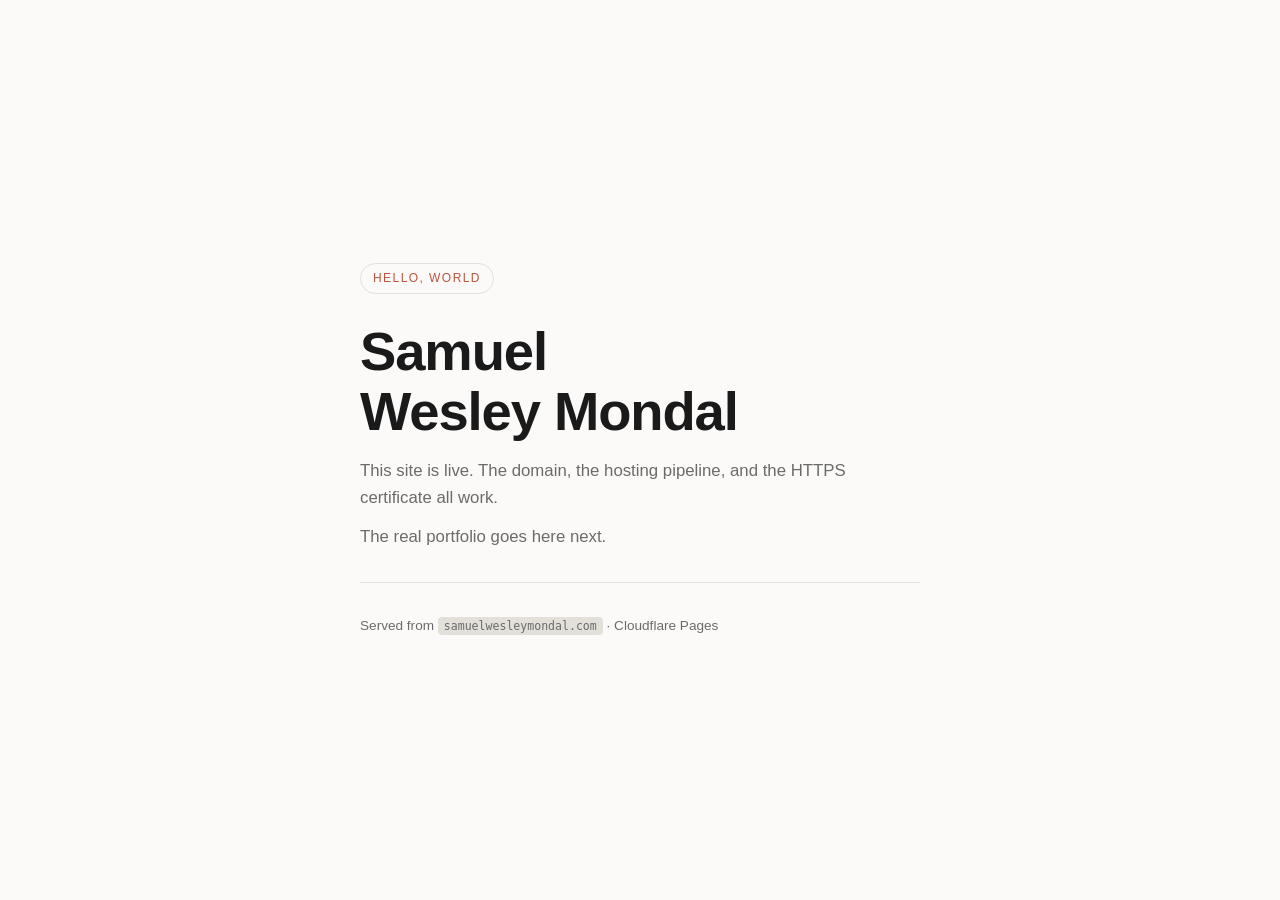
==== index.html @ 7883b8f4 "Create index.html" ====
<!DOCTYPE html>
<html lang="en">
<head>
<meta charset="utf-8">
<meta name="viewport" content="width=device-width, initial-scale=1">
<title>Samuel Wesley Mondal</title>
<style>
  :root {
    --bg: #fbfaf8;
    --fg: #1a1a1a;
    --muted: #6b6b6b;
    --accent: #b8563f;
    --line: #e3e0da;
  }
  @media (prefers-color-scheme: dark) {
    :root {
      --bg: #131313;
      --fg: #f0eeea;
      --muted: #9a958d;
      --accent: #e08a6e;
      --line: #2c2c2c;
    }
  }
  * { box-sizing: border-box; }
  body {
    margin: 0;
    background: var(--bg);
    color: var(--fg);
    font-family: ui-sans-serif, -apple-system, "Segoe UI", Inter, Helvetica, Arial, sans-serif;
    display: grid;
    place-items: center;
    min-height: 100vh;
    padding: 32px 20px;
    line-height: 1.6;
  }
  main { max-width: 560px; width: 100%; }
  .tag {
    display: inline-block;
    font-size: 12px;
    letter-spacing: .12em;
    text-transform: uppercase;
    color: var(--accent);
    border: 1px solid var(--line);
    border-radius: 999px;
    padding: 5px 12px;
    margin-bottom: 28px;
  }
  h1 {
    font-size: clamp(2.2rem, 7vw, 3.4rem);
    line-height: 1.1;
    margin: 0 0 16px;
    letter-spacing: -0.02em;
    font-weight: 600;
  }
  p { color: var(--muted); font-size: 1.05rem; margin: 0 0 12px; }
  hr { border: 0; border-top: 1px solid var(--line); margin: 32px 0; }
  footer { font-size: .85rem; color: var(--muted); }
  code {
    font-family: ui-monospace, SFMono-Regular, Menlo, monospace;
    font-size: .85em;
    background: var(--line);
    padding: 2px 6px;
    border-radius: 4px;
  }
</style>
</head>
<body>
<main>
  <span class="tag">Hello, world</span>
  <h1>Samuel Wesley&nbsp;Mondal</h1>
  <p>This site is live. The domain, the hosting pipeline, and the HTTPS certificate all work.</p>
  <p>The real portfolio goes here next.</p>
  <hr>
  <footer>
    Served from <code>samuelwesleymondal.com</code> &middot; Cloudflare Pages
  </footer>
</main>
</body>
</html>
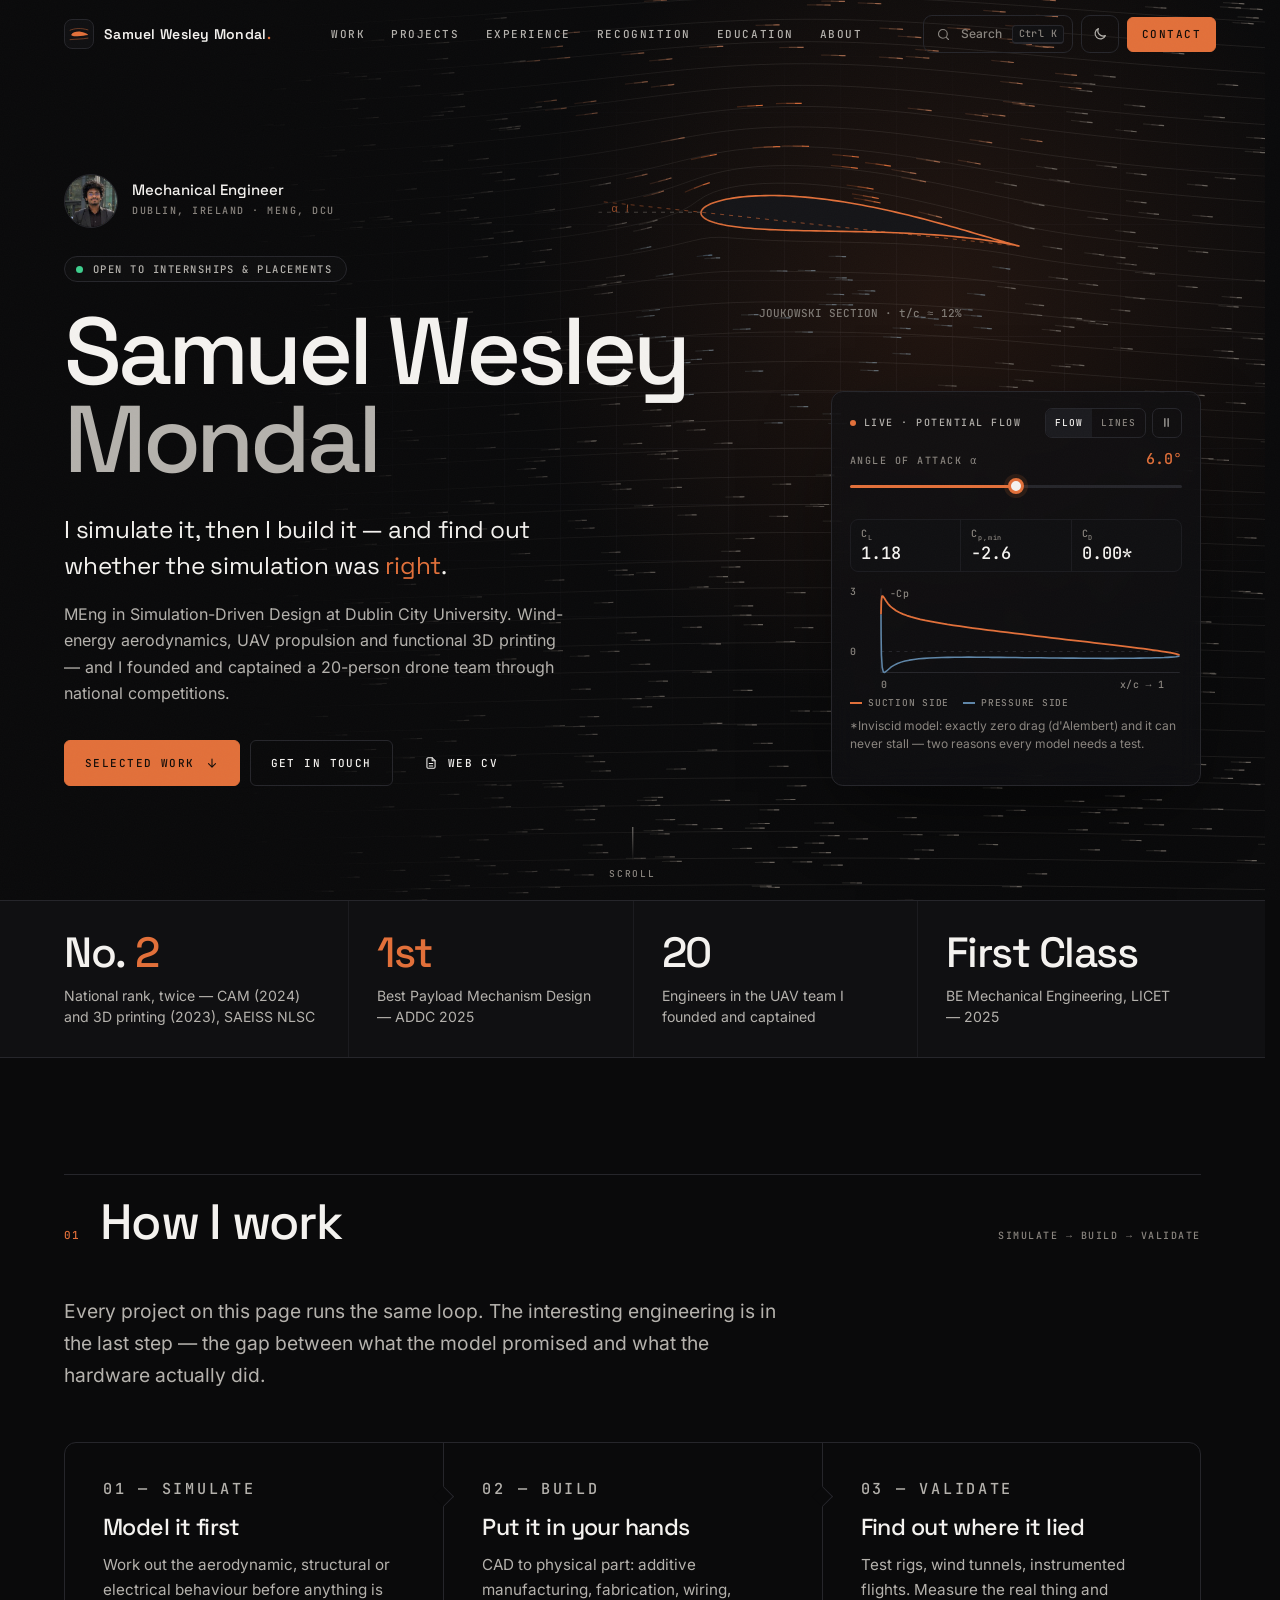
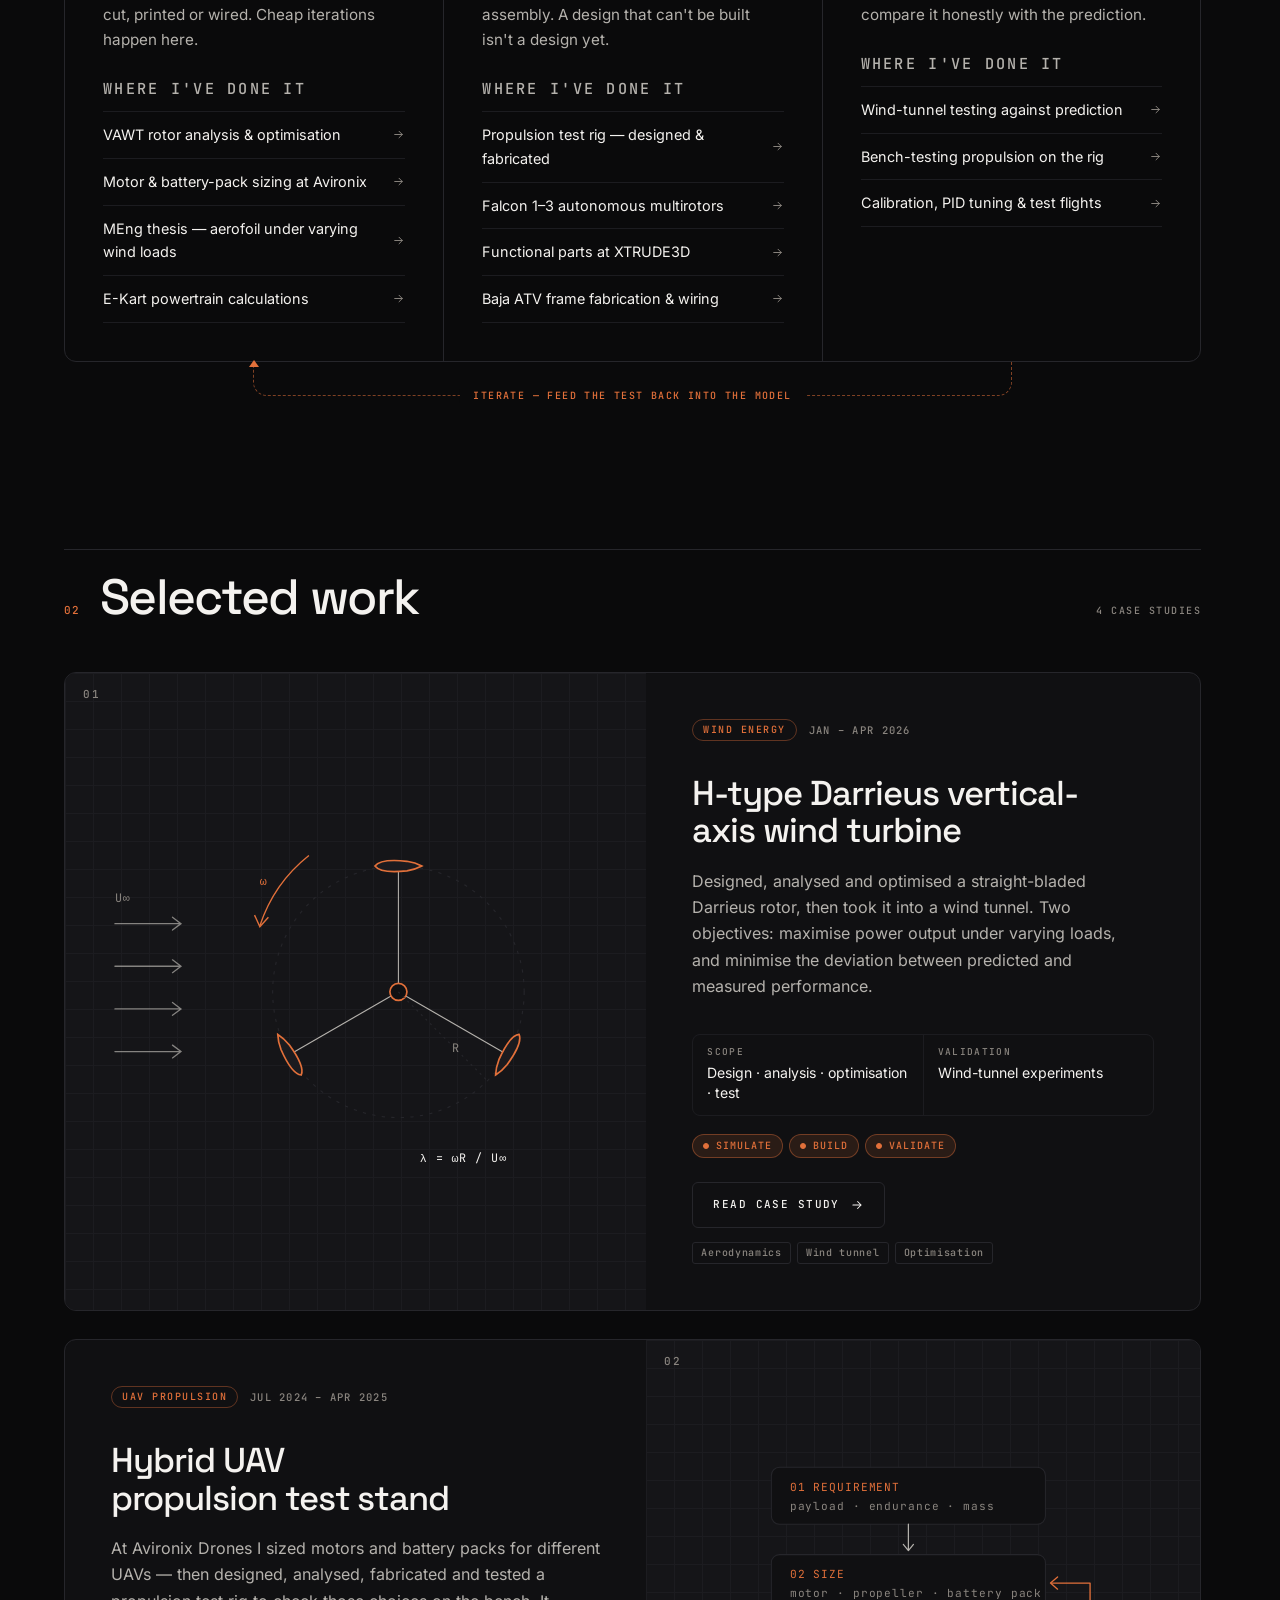
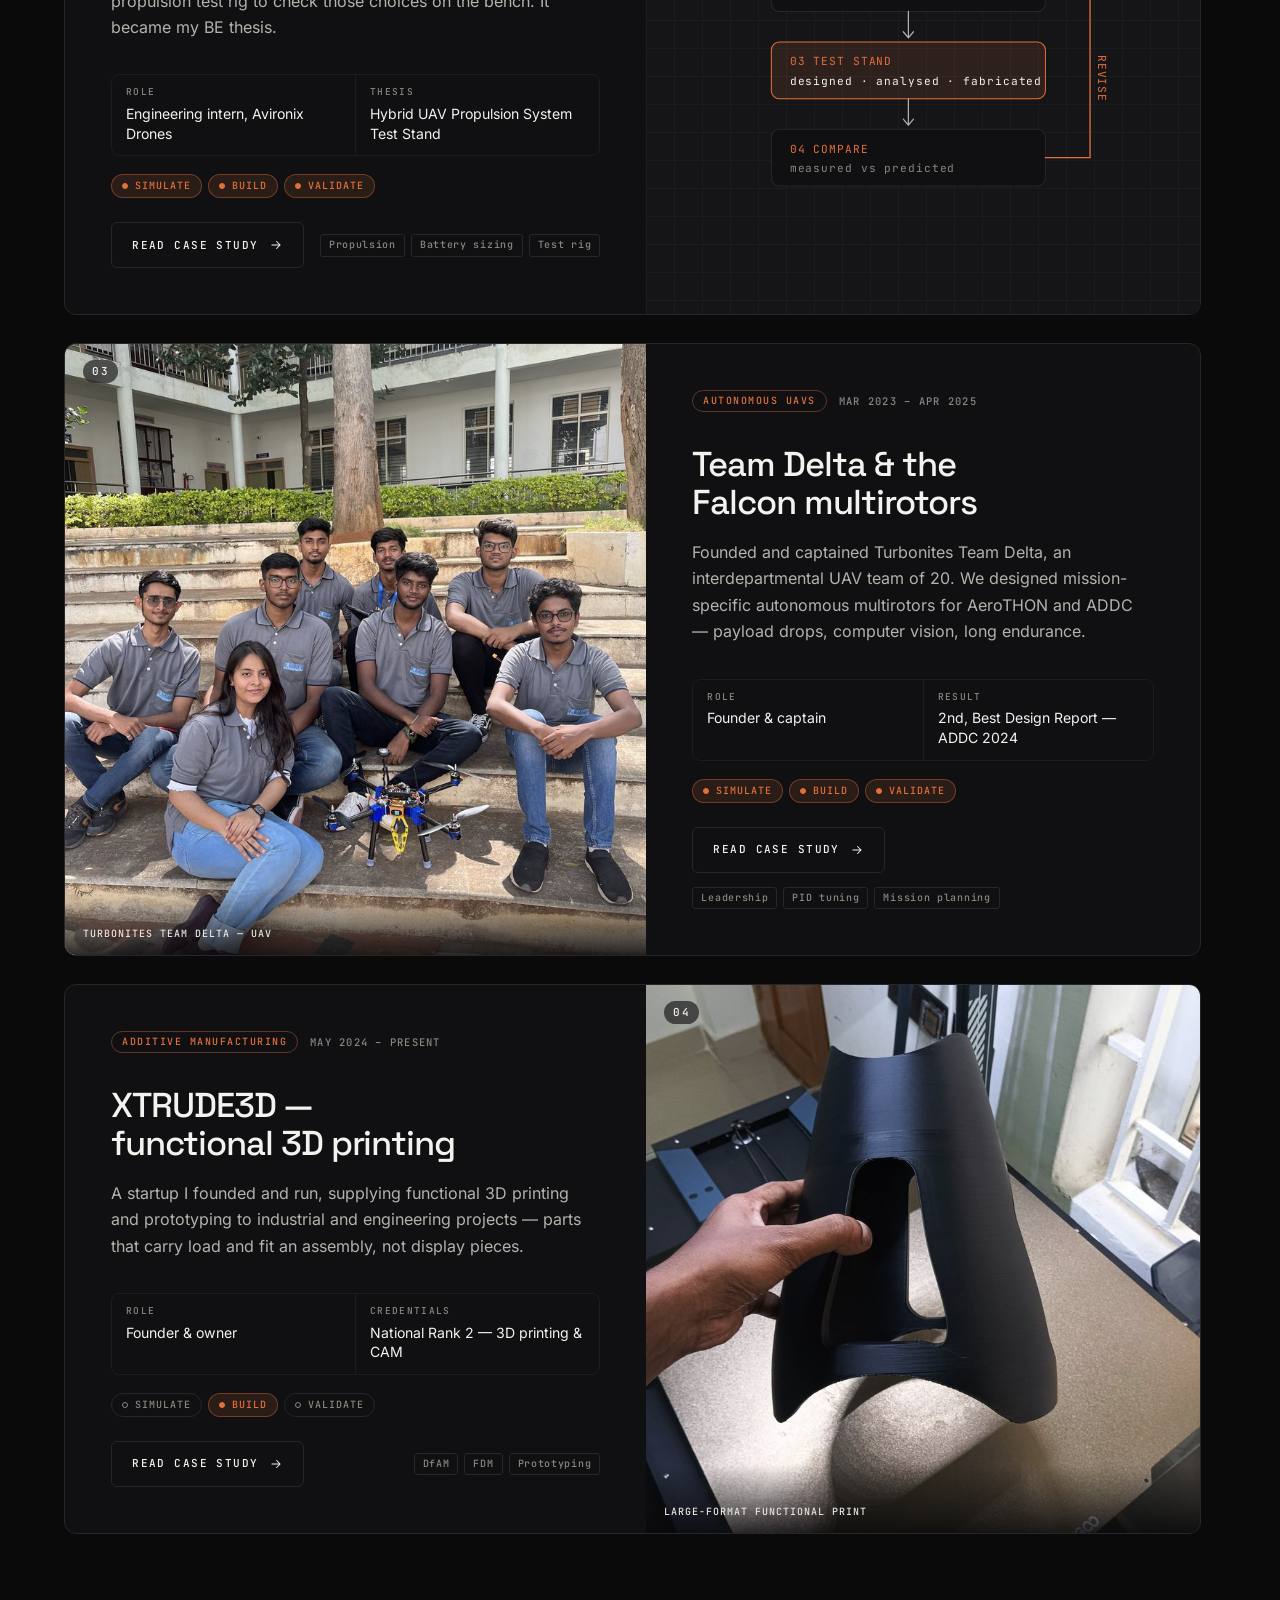
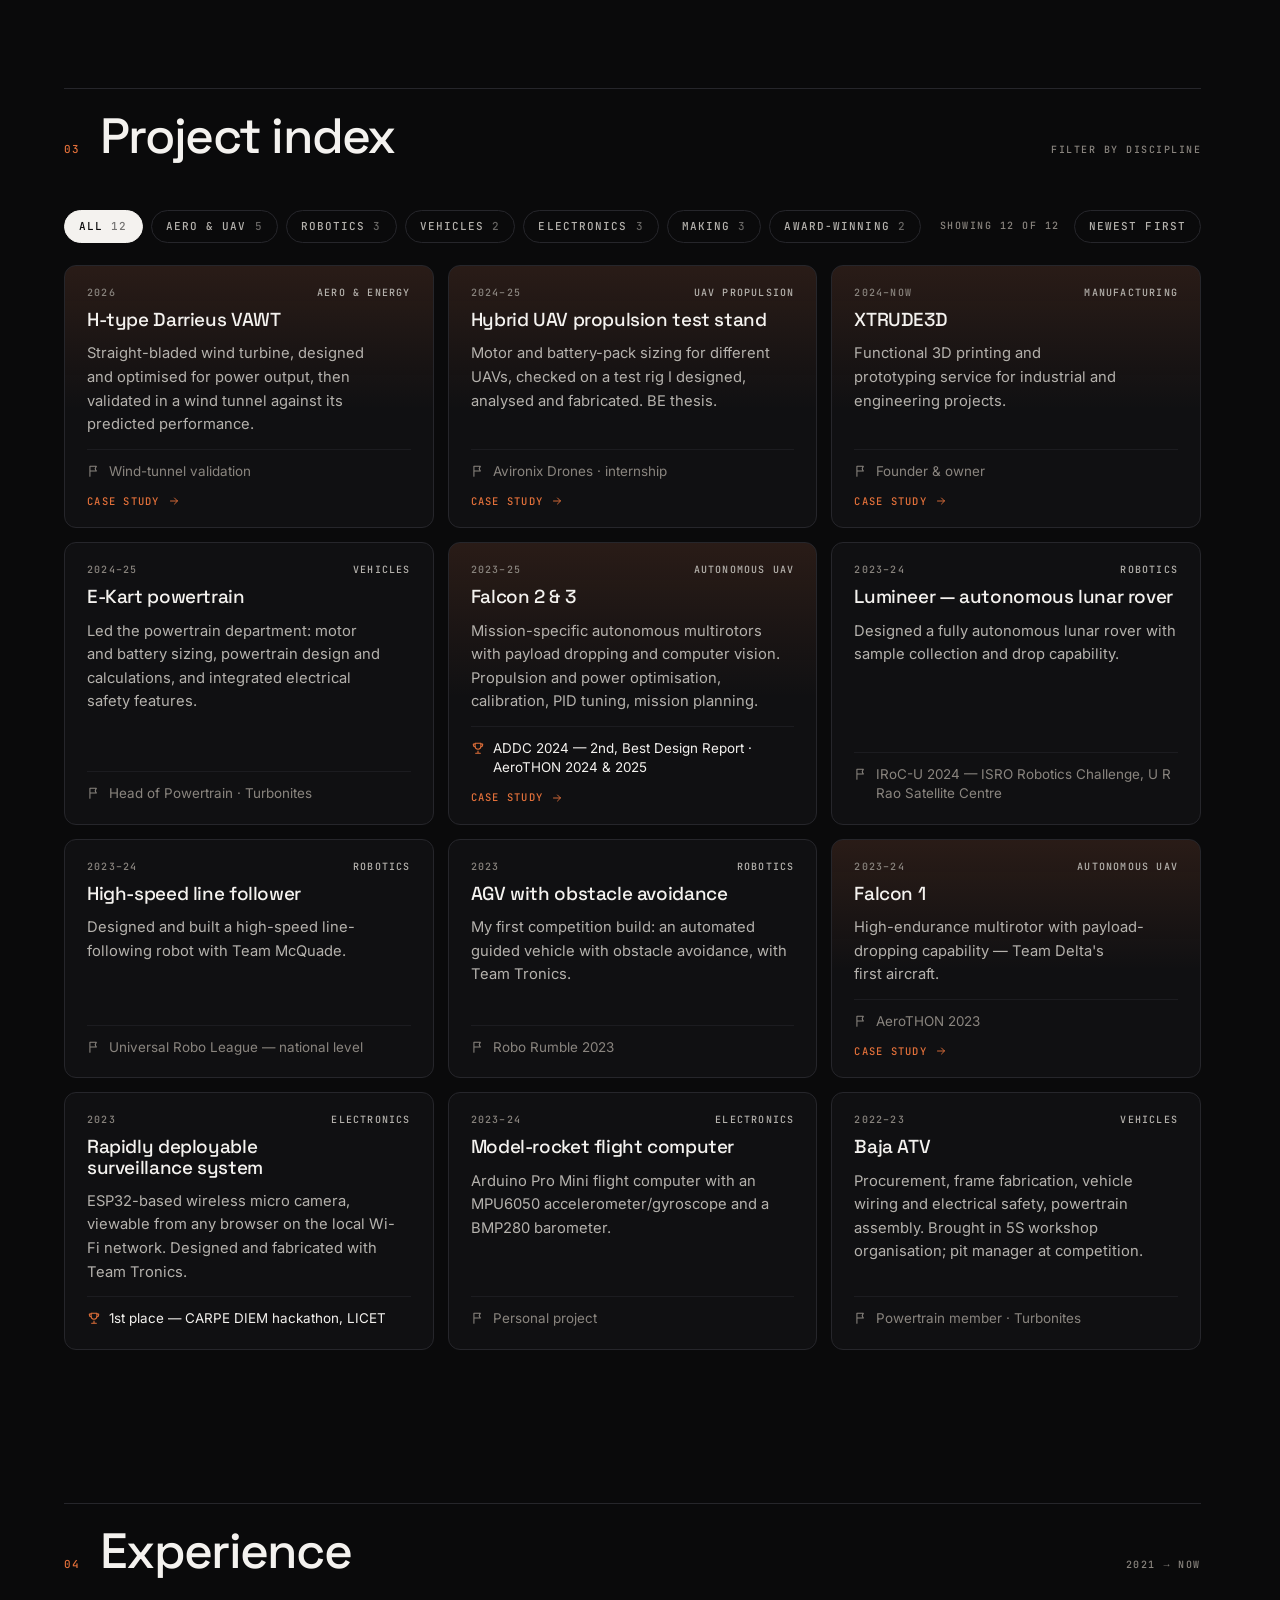
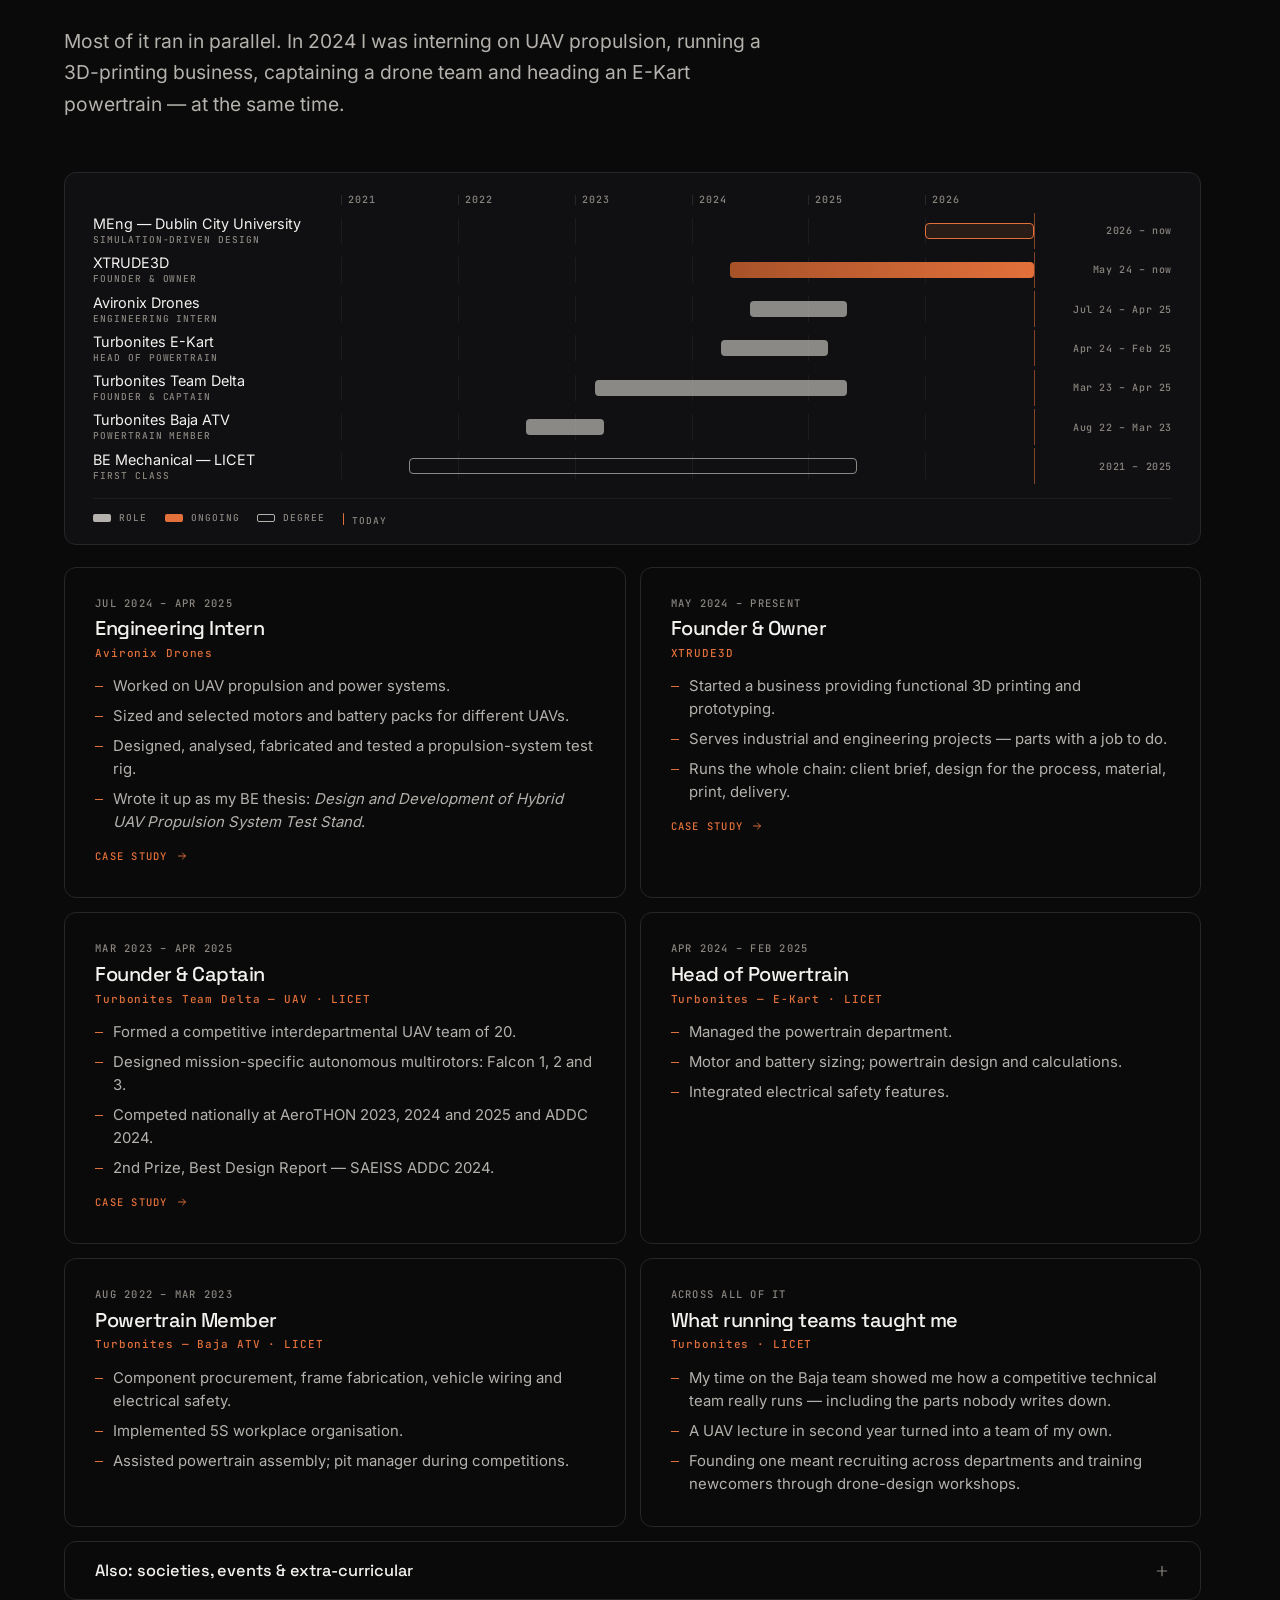
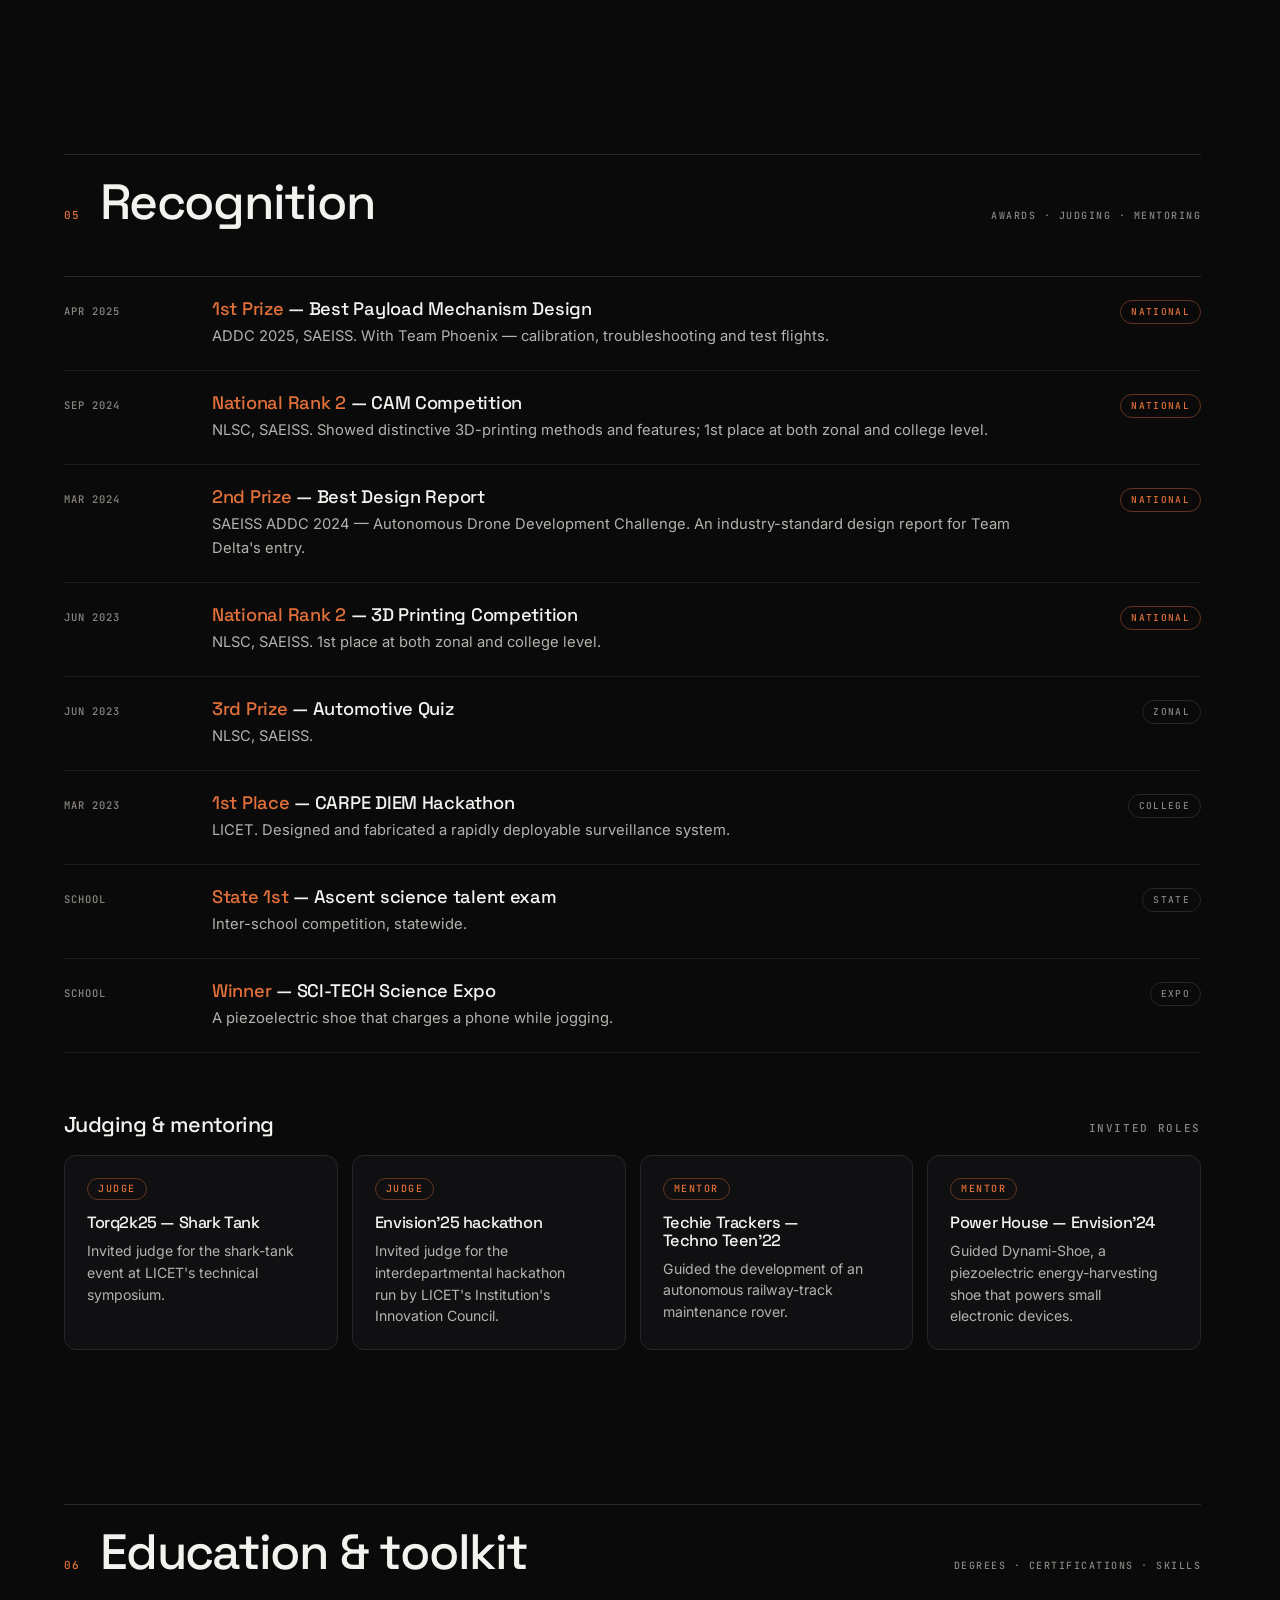
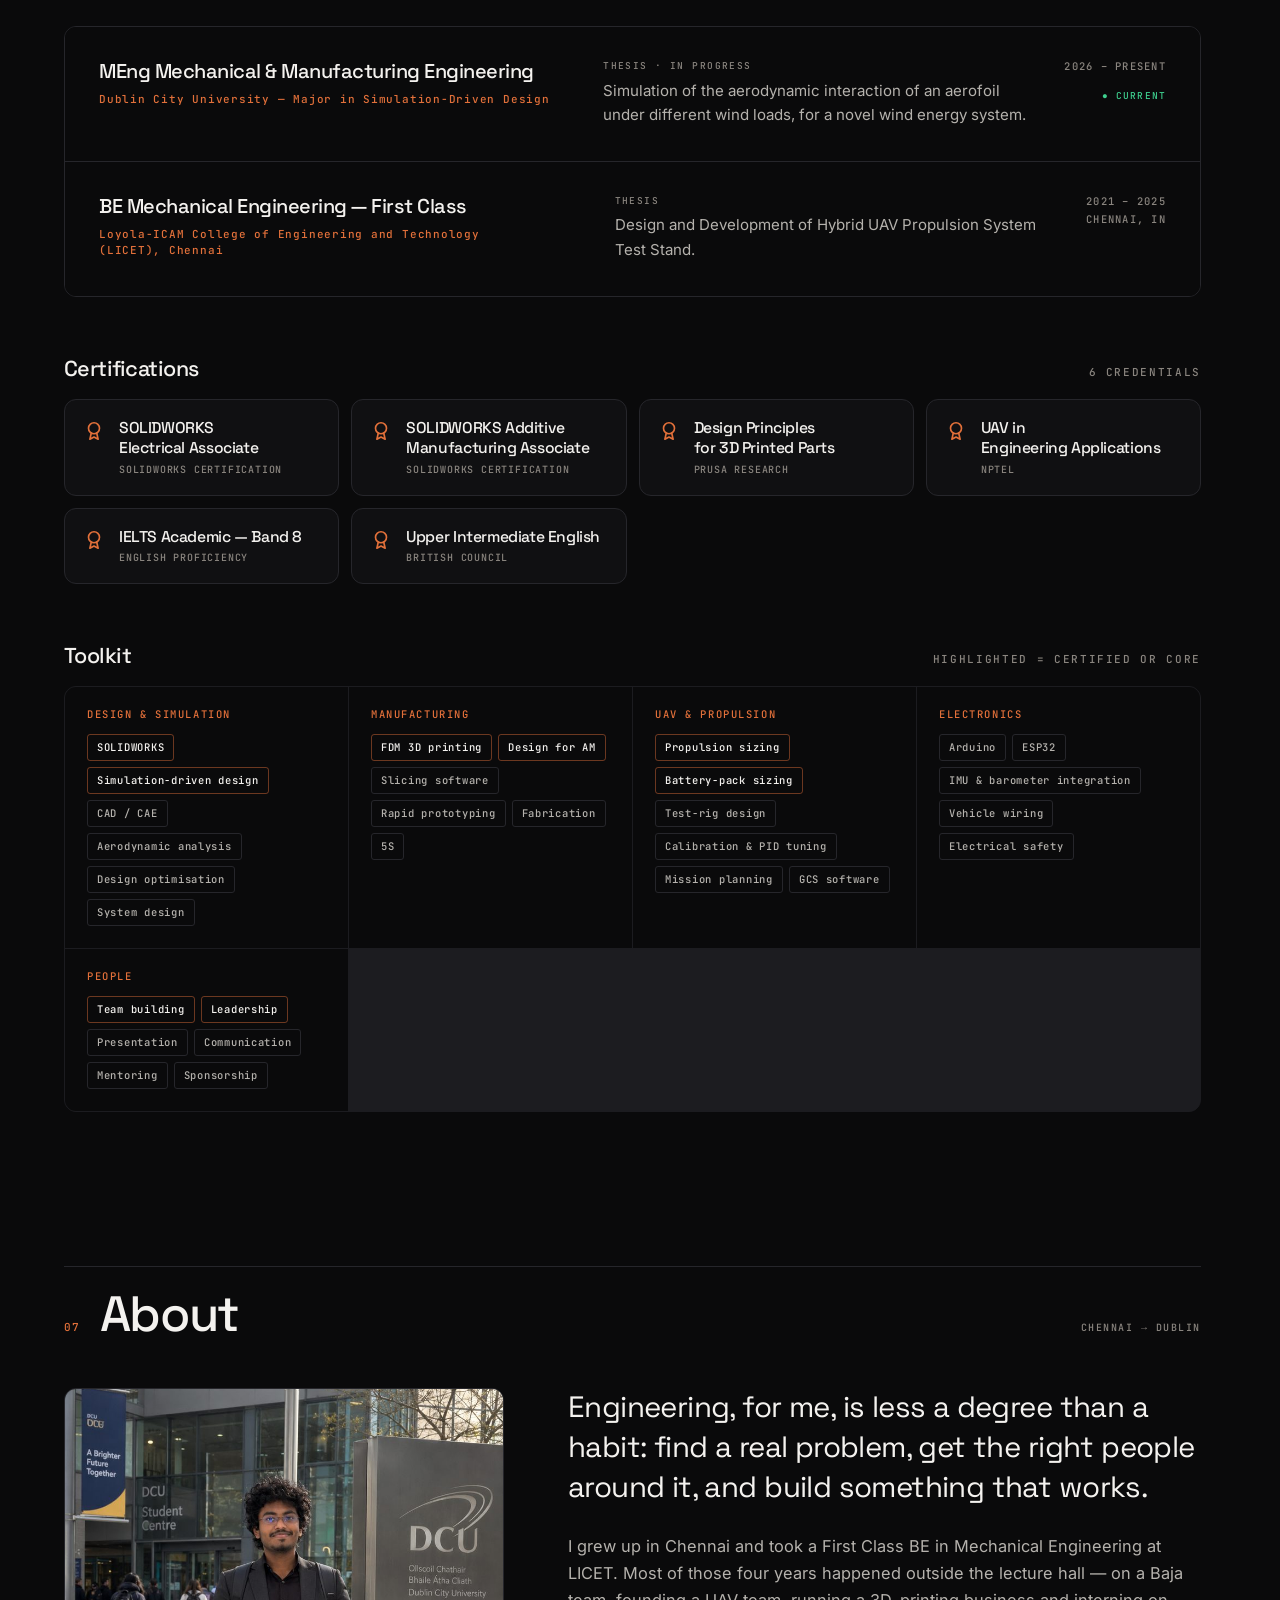
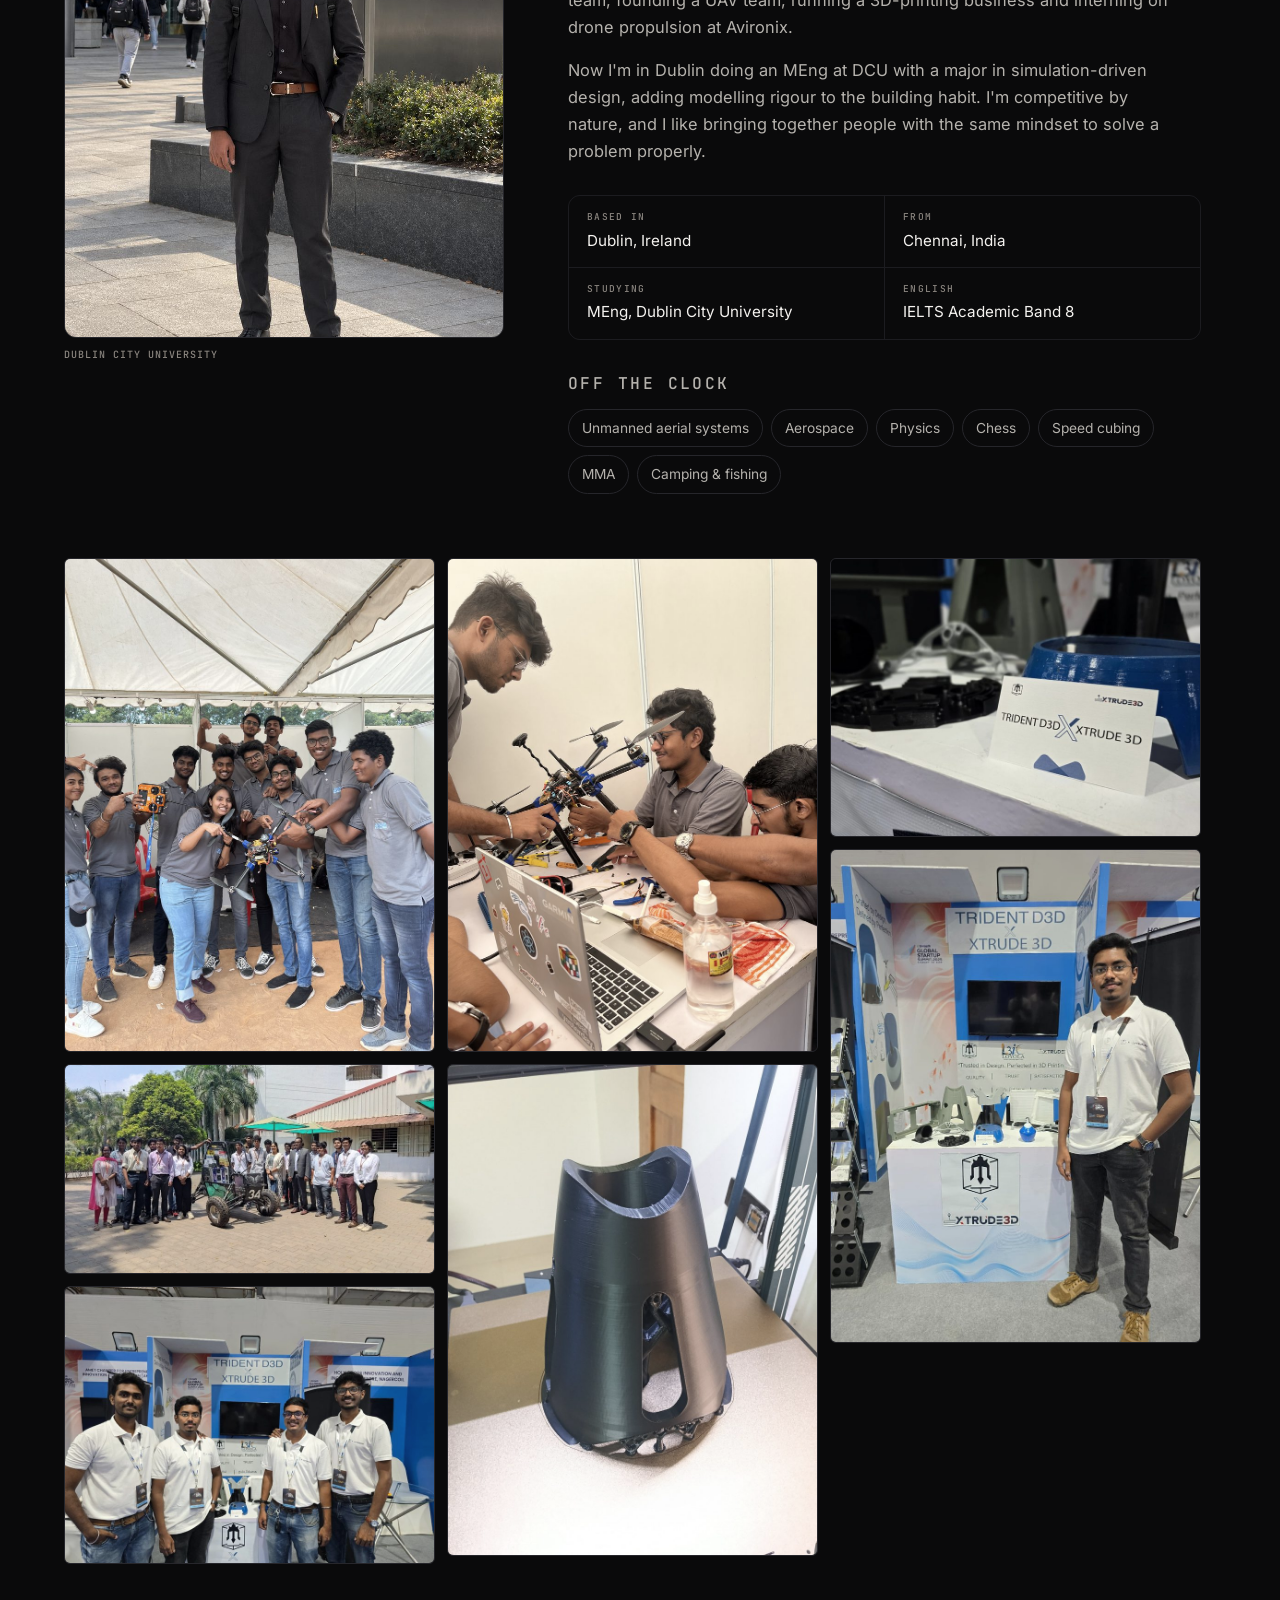
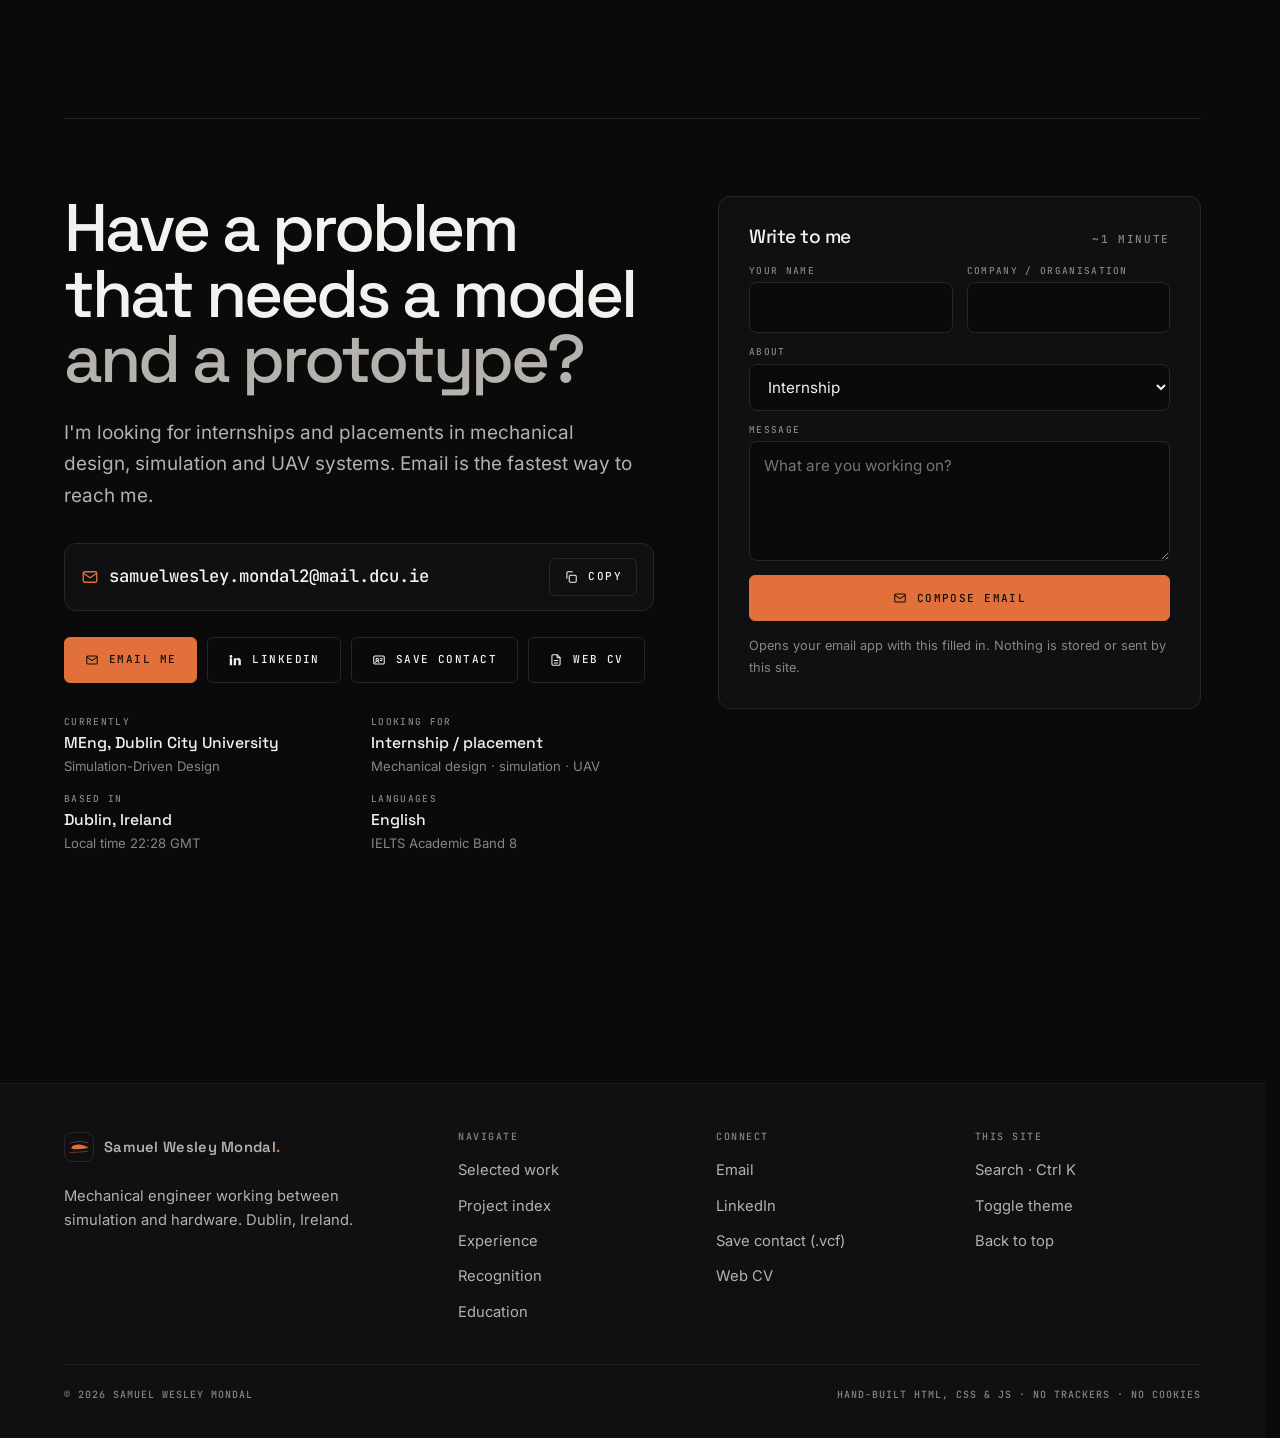
==== commit 769abbc5: "Rebuild site: case studies, live aerofoil simulation, web CV Replaces the placeholder page with the " ====
--- a/index.html
+++ b/index.html
@@ -1,79 +1,1151 @@
 <!DOCTYPE html>
-<html lang="en">
+<html lang="en-IE" data-theme="dark">
 <head>
 <meta charset="utf-8">
-<meta name="viewport" content="width=device-width, initial-scale=1">
-<title>Samuel Wesley Mondal</title>
-<style>
-  :root {
-    --bg: #fbfaf8;
-    --fg: #1a1a1a;
-    --muted: #6b6b6b;
-    --accent: #b8563f;
-    --line: #e3e0da;
-  }
-  @media (prefers-color-scheme: dark) {
-    :root {
-      --bg: #131313;
-      --fg: #f0eeea;
-      --muted: #9a958d;
-      --accent: #e08a6e;
-      --line: #2c2c2c;
-    }
-  }
-  * { box-sizing: border-box; }
-  body {
-    margin: 0;
-    background: var(--bg);
-    color: var(--fg);
-    font-family: ui-sans-serif, -apple-system, "Segoe UI", Inter, Helvetica, Arial, sans-serif;
-    display: grid;
-    place-items: center;
-    min-height: 100vh;
-    padding: 32px 20px;
-    line-height: 1.6;
-  }
-  main { max-width: 560px; width: 100%; }
-  .tag {
-    display: inline-block;
-    font-size: 12px;
-    letter-spacing: .12em;
-    text-transform: uppercase;
-    color: var(--accent);
-    border: 1px solid var(--line);
-    border-radius: 999px;
-    padding: 5px 12px;
-    margin-bottom: 28px;
-  }
-  h1 {
-    font-size: clamp(2.2rem, 7vw, 3.4rem);
-    line-height: 1.1;
-    margin: 0 0 16px;
-    letter-spacing: -0.02em;
-    font-weight: 600;
-  }
-  p { color: var(--muted); font-size: 1.05rem; margin: 0 0 12px; }
-  hr { border: 0; border-top: 1px solid var(--line); margin: 32px 0; }
-  footer { font-size: .85rem; color: var(--muted); }
-  code {
-    font-family: ui-monospace, SFMono-Regular, Menlo, monospace;
-    font-size: .85em;
-    background: var(--line);
-    padding: 2px 6px;
-    border-radius: 4px;
-  }
-</style>
+<meta name="viewport" content="width=device-width, initial-scale=1, viewport-fit=cover">
+<title>Samuel Wesley Mondal — Mechanical Engineer · Simulation-Driven Design</title>
+<meta name="description" content="Mechanical engineer in Dublin working between simulation and hardware: wind energy aerodynamics, UAV propulsion and functional 3D printing. MEng Simulation-Driven Design, DCU. Open to internships and placements.">
+<meta name="author" content="Samuel Wesley Mondal">
+<link rel="canonical" href="https://samuelwesleymondal.com/">
+<meta property="og:type" content="profile">
+<meta property="og:site_name" content="Samuel Wesley Mondal">
+<meta property="og:title" content="Samuel Wesley Mondal — Mechanical Engineer">
+<meta property="og:description" content="I simulate it, then I build it — and find out whether the simulation was right. Wind energy, UAV propulsion, functional 3D printing.">
+<meta property="og:url" content="https://samuelwesleymondal.com/">
+<meta property="og:image" content="https://samuelwesleymondal.com/og.jpg">
+<meta property="og:image:width" content="1200">
+<meta property="og:image:height" content="630">
+<meta property="og:image:alt" content="Samuel Wesley Mondal — streamlines flowing around an aerofoil">
+<meta property="profile:first_name" content="Samuel Wesley">
+<meta property="profile:last_name" content="Mondal">
+<meta name="twitter:card" content="summary_large_image">
+<meta name="theme-color" content="#0a0a0b">
+<link rel="icon" href="favicon.svg" type="image/svg+xml">
+<link rel="apple-touch-icon" href="apple-touch-icon.png">
+<link rel="manifest" href="site.webmanifest">
+<link rel="preload" href="assets/fonts/space-grotesk-latin.woff2" as="font" type="font/woff2" crossorigin>
+<link rel="preload" href="assets/fonts/inter-latin.woff2" as="font" type="font/woff2" crossorigin>
+<link rel="stylesheet" href="assets/css/site.css">
+<script>
+  document.documentElement.classList.add('js');
+  try { var t = localStorage.getItem('theme'); if (t === 'light' || t === 'dark') document.documentElement.dataset.theme = t; } catch (e) {}
+</script>
+<script src="assets/js/site.js" defer></script>
+<script src="assets/js/flow.js" defer></script>
+<script type="application/ld+json">
+{
+  "@context": "https://schema.org",
+  "@type": "Person",
+  "name": "Samuel Wesley Mondal",
+  "jobTitle": "Mechanical Engineer",
+  "url": "https://samuelwesleymondal.com/",
+  "image": "https://samuelwesleymondal.com/images/portrait-800.jpg",
+  "email": "mailto:samuelwesley.mondal2@mail.dcu.ie",
+  "sameAs": ["https://www.linkedin.com/in/samuel-wesleymondal"],
+  "address": { "@type": "PostalAddress", "addressLocality": "Dublin", "addressCountry": "IE" },
+  "affiliation": { "@type": "CollegeOrUniversity", "name": "Dublin City University" },
+  "alumniOf": { "@type": "CollegeOrUniversity", "name": "Loyola-ICAM College of Engineering and Technology" },
+  "knowsAbout": ["Simulation-driven design", "Aerodynamics", "Wind energy", "UAV propulsion", "Additive manufacturing", "SOLIDWORKS"]
+}
+</script>
 </head>
 <body>
-<main>
-  <span class="tag">Hello, world</span>
-  <h1>Samuel Wesley&nbsp;Mondal</h1>
-  <p>This site is live. The domain, the hosting pipeline, and the HTTPS certificate all work.</p>
-  <p>The real portfolio goes here next.</p>
-  <hr>
-  <footer>
-    Served from <code>samuelwesleymondal.com</code> &middot; Cloudflare Pages
-  </footer>
+
+<!-- ================= ICON SPRITE ================= -->
+<svg width="0" height="0" style="position:absolute" aria-hidden="true">
+  <defs>
+    <symbol id="i-arrow" viewBox="0 0 24 24" fill="none" stroke="currentColor" stroke-width="1.8" stroke-linecap="round" stroke-linejoin="round"><path d="M5 12h14M13 6l6 6-6 6"/></symbol>
+    <symbol id="i-down" viewBox="0 0 24 24" fill="none" stroke="currentColor" stroke-width="1.8" stroke-linecap="round" stroke-linejoin="round"><path d="M12 5v14M6 13l6 6 6-6"/></symbol>
+    <symbol id="i-up" viewBox="0 0 24 24" fill="none" stroke="currentColor" stroke-width="1.8" stroke-linecap="round" stroke-linejoin="round"><path d="M12 19V5M6 11l6-6 6 6"/></symbol>
+    <symbol id="i-search" viewBox="0 0 24 24" fill="none" stroke="currentColor" stroke-width="1.8" stroke-linecap="round"><circle cx="11" cy="11" r="7"/><path d="m20 20-3.5-3.5"/></symbol>
+    <symbol id="i-sun" viewBox="0 0 24 24" fill="none" stroke="currentColor" stroke-width="1.8" stroke-linecap="round"><circle cx="12" cy="12" r="4"/><path d="M12 2v2M12 20v2M4.9 4.9l1.4 1.4M17.7 17.7l1.4 1.4M2 12h2M20 12h2M4.9 19.1l1.4-1.4M17.7 6.3l1.4-1.4"/></symbol>
+    <symbol id="i-moon" viewBox="0 0 24 24" fill="none" stroke="currentColor" stroke-width="1.8" stroke-linejoin="round"><path d="M20 14.5A8 8 0 0 1 9.5 4a8 8 0 1 0 10.5 10.5z"/></symbol>
+    <symbol id="i-menu" viewBox="0 0 24 24" fill="none" stroke="currentColor" stroke-width="1.8" stroke-linecap="round"><path d="M4 7h16M4 12h16M4 17h10"/></symbol>
+    <symbol id="i-close" viewBox="0 0 24 24" fill="none" stroke="currentColor" stroke-width="1.8" stroke-linecap="round"><path d="M6 6l12 12M18 6 6 18"/></symbol>
+    <symbol id="i-prev" viewBox="0 0 24 24" fill="none" stroke="currentColor" stroke-width="1.8" stroke-linecap="round" stroke-linejoin="round"><path d="M15 6l-6 6 6 6"/></symbol>
+    <symbol id="i-next" viewBox="0 0 24 24" fill="none" stroke="currentColor" stroke-width="1.8" stroke-linecap="round" stroke-linejoin="round"><path d="M9 6l6 6-6 6"/></symbol>
+    <symbol id="i-mail" viewBox="0 0 24 24" fill="none" stroke="currentColor" stroke-width="1.8" stroke-linejoin="round"><rect x="3" y="5" width="18" height="14" rx="2"/><path d="m3 7 9 6 9-6"/></symbol>
+    <symbol id="i-copy" viewBox="0 0 24 24" fill="none" stroke="currentColor" stroke-width="1.8" stroke-linejoin="round"><rect x="9" y="9" width="12" height="12" rx="2"/><path d="M5 15V5a2 2 0 0 1 2-2h8"/></symbol>
+    <symbol id="i-linkedin" viewBox="0 0 24 24"><path fill="currentColor" d="M4.98 3.5A2.5 2.5 0 1 0 5 8.5a2.5 2.5 0 0 0 0-5zM3 9h4v12H3zM10 9h3.8v1.7h.05c.53-1 1.83-2.05 3.77-2.05C21.4 8.65 22 11 22 14.2V21h-4v-6c0-1.43-.03-3.27-2-3.27-2 0-2.3 1.56-2.3 3.17V21h-4z"/></symbol>
+    <symbol id="i-card" viewBox="0 0 24 24" fill="none" stroke="currentColor" stroke-width="1.8" stroke-linecap="round" stroke-linejoin="round"><rect x="3" y="5" width="18" height="14" rx="2"/><circle cx="9" cy="11" r="2"/><path d="M6 16c.6-1.5 1.8-2.2 3-2.2s2.4.7 3 2.2M14 10h4M14 13h3"/></symbol>
+    <symbol id="i-doc" viewBox="0 0 24 24" fill="none" stroke="currentColor" stroke-width="1.8" stroke-linecap="round" stroke-linejoin="round"><path d="M14 3H7a2 2 0 0 0-2 2v14a2 2 0 0 0 2 2h10a2 2 0 0 0 2-2V8z"/><path d="M14 3v5h5M9 13h6M9 17h6"/></symbol>
+    <symbol id="i-trophy" viewBox="0 0 24 24" fill="none" stroke="currentColor" stroke-width="1.8" stroke-linecap="round" stroke-linejoin="round"><path d="M8 21h8M12 17v4M7 4h10v5a5 5 0 0 1-10 0z"/><path d="M17 5h3v2a3 3 0 0 1-3 3M7 5H4v2a3 3 0 0 0 3 3"/></symbol>
+    <symbol id="i-flag" viewBox="0 0 24 24" fill="none" stroke="currentColor" stroke-width="1.8" stroke-linecap="round" stroke-linejoin="round"><path d="M5 21V4M5 4h11l-2 4 2 4H5"/></symbol>
+    <symbol id="i-badge" viewBox="0 0 24 24" fill="none" stroke="currentColor" stroke-width="1.8" stroke-linecap="round" stroke-linejoin="round"><circle cx="12" cy="9" r="6"/><path d="m9 14.5-1.5 6.5 4.5-2.5 4.5 2.5-1.5-6.5"/></symbol>
+    <symbol id="i-pause" viewBox="0 0 24 24" fill="none" stroke="currentColor" stroke-width="2.2" stroke-linecap="round"><path d="M9 5v14M15 5v14"/></symbol>
+    <symbol id="i-play" viewBox="0 0 24 24"><path fill="currentColor" d="M7 5l12 7-12 7z"/></symbol>
+    <symbol id="i-check" viewBox="0 0 24 24" fill="none" stroke="currentColor" stroke-width="2" stroke-linecap="round" stroke-linejoin="round"><path d="m5 12 5 5 9-10"/></symbol>
+    <symbol id="i-plus" viewBox="0 0 24 24" fill="none" stroke="currentColor" stroke-width="1.8" stroke-linecap="round"><path d="M12 5v14M5 12h14"/></symbol>
+    <symbol id="i-hash" viewBox="0 0 24 24" fill="none" stroke="currentColor" stroke-width="1.8" stroke-linecap="round"><path d="M5 9h14M5 15h14M10 4 8 20M16 4l-2 16"/></symbol>
+    <symbol id="i-folder" viewBox="0 0 24 24" fill="none" stroke="currentColor" stroke-width="1.8" stroke-linejoin="round"><path d="M3 7a2 2 0 0 1 2-2h4l2 2h8a2 2 0 0 1 2 2v8a2 2 0 0 1-2 2H5a2 2 0 0 1-2-2z"/></symbol>
+    <symbol id="i-bolt" viewBox="0 0 24 24" fill="none" stroke="currentColor" stroke-width="1.8" stroke-linejoin="round"><path d="M13 3 5 14h6l-1 7 8-11h-6z"/></symbol>
+    <symbol id="i-ext" viewBox="0 0 24 24" fill="none" stroke="currentColor" stroke-width="1.8" stroke-linecap="round" stroke-linejoin="round"><path d="M14 4h6v6M20 4l-9 9M18 14v5a1 1 0 0 1-1 1H5a1 1 0 0 1-1-1V7a1 1 0 0 1 1-1h5"/></symbol>
+    <symbol id="i-download" viewBox="0 0 24 24" fill="none" stroke="currentColor" stroke-width="1.8" stroke-linecap="round" stroke-linejoin="round"><path d="M12 4v11M7 10l5 5 5-5M5 20h14"/></symbol>
+    <symbol id="i-book" viewBox="0 0 24 24" fill="none" stroke="currentColor" stroke-width="1.8" stroke-linejoin="round"><path d="M4 5a2 2 0 0 1 2-2h13v16H6a2 2 0 0 0-2 2z"/><path d="M4 19V5M8 7h7"/></symbol>
+    <symbol id="i-mark" viewBox="0 0 32 32"><path d="M3 10.5C10 7.6 18.5 7 29 10" fill="none" stroke="currentColor" stroke-width="1.4" stroke-linecap="round" opacity=".45"/><path d="M4.5 17.4C6.8 13.4 12.2 12 18.3 12.6 23.4 13.1 27.2 15 29.5 17.3 25 17.9 19.4 18.6 13.7 19.2 9.2 19.6 6 19 4.5 17.4Z" fill="currentColor"/><path d="M3 24.2C11 23.4 20 23.6 29 22" fill="none" stroke="currentColor" stroke-width="1.4" stroke-linecap="round" opacity=".45"/></symbol>
+  </defs>
+</svg>
+
+<a class="skip" href="#main">Skip to content</a>
+<div class="progress" aria-hidden="true"><span></span></div>
+
+<!-- ================= NAV ================= -->
+<header class="nav" id="nav">
+  <div class="nav-in">
+    <a class="brand" href="#top" aria-label="Samuel Wesley Mondal — back to top">
+      <svg class="brand-mark" aria-hidden="true" style="color:var(--accent)"><use href="#i-mark"/></svg>
+      <span>Samuel Wesley Mondal<b>.</b></span>
+    </a>
+    <nav class="nav-links" aria-label="Primary">
+      <a href="#work">Work</a>
+      <a href="#projects">Projects</a>
+      <a href="#experience">Experience</a>
+      <a href="#recognition">Recognition</a>
+      <a href="#education">Education</a>
+      <a href="#about">About</a>
+    </nav>
+    <div class="nav-actions">
+      <button class="search-btn" type="button" data-palette-open aria-label="Search the site and quick actions" aria-keyshortcuts="Control+K Meta+K /">
+        <svg aria-hidden="true"><use href="#i-search"/></svg><span>Search</span><kbd class="kbd" data-mod>Ctrl K</kbd>
+      </button>
+      <button class="icon-btn" type="button" data-theme-toggle aria-label="Switch to light theme">
+        <svg class="theme-ico-moon" aria-hidden="true"><use href="#i-moon"/></svg>
+        <svg class="theme-ico-sun" aria-hidden="true"><use href="#i-sun"/></svg>
+      </button>
+      <a class="btn btn-sm primary nav-cta" href="#contact">Contact</a>
+      <button class="icon-btn menu-btn" type="button" data-menu-open aria-label="Open menu" aria-haspopup="dialog" aria-controls="menu">
+        <svg aria-hidden="true"><use href="#i-menu"/></svg>
+      </button>
+    </div>
+  </div>
+</header>
+
+<main id="main">
+
+<!-- ================= HERO ================= -->
+<section class="hero" id="top" aria-labelledby="hero-name" data-title="Home" data-keywords="top hero start">
+  <div class="wrap hero-grid">
+    <div class="hero-copy">
+      <div class="idcard">
+        <img src="images/portrait-avatar.jpg" width="160" height="160" alt="Portrait of Samuel Wesley Mondal">
+        <div>
+          <p class="idcard-role">Mechanical Engineer</p>
+          <p class="mono">Dublin, Ireland · MEng, DCU</p>
+        </div>
+      </div>
+      <p class="status"><span class="dot" aria-hidden="true"></span>Open to internships &amp; placements</p>
+      <h1 class="name" id="hero-name">Samuel Wesley <span>Mondal</span></h1>
+      <p class="hero-lede">I simulate it, then I build it — and find out whether the simulation was <em>right</em>.</p>
+      <p class="hero-sub">MEng in Simulation-Driven Design at Dublin City University. Wind-energy aerodynamics, UAV propulsion and functional 3D printing — and I founded and captained a 20-person drone team through national competitions.</p>
+      <div class="hero-cta">
+        <a class="btn primary" href="#work">Selected work <svg aria-hidden="true"><use href="#i-down"/></svg></a>
+        <a class="btn" href="#contact">Get in touch</a>
+        <a class="btn ghost" href="cv.html"><svg aria-hidden="true"><use href="#i-doc"/></svg>Web CV</a>
+      </div>
+    </div>
+
+    <div class="hero-field" aria-hidden="true"><canvas id="flow"></canvas></div>
+
+    <aside class="hud" id="hud" aria-labelledby="hud-title">
+      <div class="hud-head">
+        <p class="mono" id="hud-title"><span class="live" aria-hidden="true"></span>Live · potential flow</p>
+        <div class="hud-tools">
+          <div class="seg" role="group" aria-label="Visualisation">
+            <button type="button" data-flow-mode="particles" aria-pressed="true">Flow</button>
+            <button type="button" data-flow-mode="lines" aria-pressed="false">Lines</button>
+          </div>
+          <button class="icon-btn sm" type="button" data-flow-toggle aria-label="Pause animation">
+            <svg class="i-pause" aria-hidden="true"><use href="#i-pause"/></svg>
+          </button>
+        </div>
+      </div>
+      <label class="hud-row" for="aoa"><span class="mono">Angle of attack <span class="sym">α</span></span><output id="aoa-out" for="aoa">6.0°</output></label>
+      <input type="range" id="aoa" min="-4" max="16" step="0.5" value="6" aria-describedby="hud-note">
+      <dl class="hud-read">
+        <div><dt>C<sub>L</sub></dt><dd id="cl-out">1.18</dd></div>
+        <div><dt>C<sub>p,min</sub></dt><dd id="cp-out">−2.1</dd></div>
+        <div><dt>C<sub>D</sub></dt><dd>0.00*</dd></div>
+      </dl>
+      <svg class="cp-plot" id="cp-plot" viewBox="0 0 300 96" aria-hidden="true">
+        <path class="ax" d="M28 4V80H298"/>
+        <path class="zero" id="cp-zero" d="M28 62H298"/>
+        <path class="lo" id="cp-lo" d=""/>
+        <path class="up" id="cp-up" d=""/>
+        <text x="0" y="10" id="cp-top">4</text>
+        <text x="0" y="65" id="cp-zero-t">0</text>
+        <text x="28" y="94">0</text>
+        <text x="244" y="94">x/c → 1</text>
+        <text x="36" y="12">−Cp</text>
+      </svg>
+      <p class="cp-legend"><span><i></i>Suction side</span><span><i class="lo"></i>Pressure side</span></p>
+      <p class="hud-note" id="hud-note" aria-live="polite">*Inviscid model: exactly zero drag (d'Alembert) and it can never stall — two reasons every model needs a test.</p>
+    </aside>
+  </div>
+  <a class="scroll-cue" href="#proof" aria-label="Scroll to highlights"><i></i>Scroll</a>
+</section>
+
+<!-- ================= PROOF STRIP ================= -->
+<section class="proof" id="proof" aria-label="Highlights">
+  <div class="wrap">
+    <ul class="proof-list">
+      <li class="rv"><strong>No.<em>&nbsp;2</em></strong><span>National rank, twice — CAM (2024) and 3D printing (2023), SAEISS NLSC</span></li>
+      <li class="rv" style="--d:1"><strong><em>1st</em></strong><span>Best Payload Mechanism Design — ADDC 2025</span></li>
+      <li class="rv" style="--d:2"><strong>20</strong><span>Engineers in the UAV team I founded and captained</span></li>
+      <li class="rv" style="--d:3"><strong>First Class</strong><span>BE Mechanical Engineering, LICET — 2025</span></li>
+    </ul>
+  </div>
+</section>
+
+<!-- ================= 01 APPROACH ================= -->
+<section class="sec" id="approach" aria-labelledby="approach-h" data-title="How I work" data-keywords="approach method simulate build validate loop">
+  <div class="wrap">
+    <header class="sec-head rv"><span class="num">01</span><h2 id="approach-h">How I work</h2><span class="tail">Simulate → Build → Validate</span></header>
+    <p class="sec-intro rv">Every project on this page runs the same loop. The interesting engineering is in the last step — the gap between what the model promised and what the hardware actually did.</p>
+
+    <ol class="loop rv">
+      <li class="loop-step">
+        <p class="step-k">01 — Simulate</p>
+        <h3>Model it first</h3>
+        <p>Work out the aerodynamic, structural or electrical behaviour before anything is cut, printed or wired. Cheap iterations happen here.</p>
+        <p class="mono evidence-k">Where I've done it</p>
+        <ul class="evidence">
+          <li><a href="#case-vawt" data-case="vawt">VAWT rotor analysis &amp; optimisation<svg aria-hidden="true"><use href="#i-arrow"/></svg></a></li>
+          <li><a href="#case-propulsion" data-case="propulsion">Motor &amp; battery-pack sizing at Avironix<svg aria-hidden="true"><use href="#i-arrow"/></svg></a></li>
+          <li><a href="#education">MEng thesis — aerofoil under varying wind loads<svg aria-hidden="true"><use href="#i-arrow"/></svg></a></li>
+          <li><a href="#p-ekart">E-Kart powertrain calculations<svg aria-hidden="true"><use href="#i-arrow"/></svg></a></li>
+        </ul>
+      </li>
+      <li class="loop-step">
+        <p class="step-k">02 — Build</p>
+        <h3>Put it in your hands</h3>
+        <p>CAD to physical part: additive manufacturing, fabrication, wiring, assembly. A design that can't be built isn't a design yet.</p>
+        <p class="mono evidence-k">Where I've done it</p>
+        <ul class="evidence">
+          <li><a href="#case-propulsion" data-case="propulsion">Propulsion test rig — designed &amp; fabricated<svg aria-hidden="true"><use href="#i-arrow"/></svg></a></li>
+          <li><a href="#case-falcon" data-case="falcon">Falcon 1–3 autonomous multirotors<svg aria-hidden="true"><use href="#i-arrow"/></svg></a></li>
+          <li><a href="#case-xtrude" data-case="xtrude">Functional parts at XTRUDE3D<svg aria-hidden="true"><use href="#i-arrow"/></svg></a></li>
+          <li><a href="#p-baja">Baja ATV frame fabrication &amp; wiring<svg aria-hidden="true"><use href="#i-arrow"/></svg></a></li>
+        </ul>
+      </li>
+      <li class="loop-step">
+        <p class="step-k">03 — Validate</p>
+        <h3>Find out where it lied</h3>
+        <p>Test rigs, wind tunnels, instrumented flights. Measure the real thing and compare it honestly with the prediction.</p>
+        <p class="mono evidence-k">Where I've done it</p>
+        <ul class="evidence">
+          <li><a href="#case-vawt" data-case="vawt">Wind-tunnel testing against prediction<svg aria-hidden="true"><use href="#i-arrow"/></svg></a></li>
+          <li><a href="#case-propulsion" data-case="propulsion">Bench-testing propulsion on the rig<svg aria-hidden="true"><use href="#i-arrow"/></svg></a></li>
+          <li><a href="#case-falcon" data-case="falcon">Calibration, PID tuning &amp; test flights<svg aria-hidden="true"><use href="#i-arrow"/></svg></a></li>
+        </ul>
+      </li>
+    </ol>
+    <div class="loop-return rv" aria-hidden="true"><span>Iterate — feed the test back into the model</span></div>
+  </div>
+</section>
+
+<!-- ================= 02 SELECTED WORK ================= -->
+<section class="sec" id="work" aria-labelledby="work-h" data-title="Selected work" data-keywords="case studies portfolio featured">
+  <div class="wrap">
+    <header class="sec-head rv"><span class="num">02</span><h2 id="work-h">Selected work</h2><span class="tail">4 case studies</span></header>
+
+    <div class="work-list">
+
+      <!-- VAWT -->
+      <article class="work-card rv" id="w-vawt">
+        <div class="work-media visual">
+          <span class="work-no">01</span>
+          <svg class="dia" viewBox="0 0 480 360" role="img" aria-label="Schematic of an H-type Darrieus rotor seen from above: three straight blades on struts turning about a vertical shaft in a horizontal wind.">
+            <g class="ln-2" stroke-width="1.2" stroke-linecap="round" opacity=".7">
+              <path d="M14 116h62M68 110l8 6-8 6"/><path d="M14 156h62M68 150l8 6-8 6"/>
+              <path d="M14 196h62M68 190l8 6-8 6"/><path d="M14 236h62M68 230l8 6-8 6"/>
+            </g>
+            <text x="14" y="96">U∞</text>
+            <circle cx="280" cy="180" r="118" class="ln" stroke-dasharray="3 6"/>
+            <g class="spin">
+              <circle cx="280" cy="180" r="140" fill="none"/>
+              <g><path class="ln-2" d="M280 180V66"/><path class="blade" transform="translate(280 62)" d="M-22 0C-18-5.5-6-6 8-4.5 14-3.6 19-1.6 22 0 19 1.6 14 3.6 8 4.5-6 6-18 5.5-22 0Z"/></g>
+              <g transform="rotate(120 280 180)"><path class="ln-2" d="M280 180V66"/><path class="blade" transform="translate(280 62)" d="M-22 0C-18-5.5-6-6 8-4.5 14-3.6 19-1.6 22 0 19 1.6 14 3.6 8 4.5-6 6-18 5.5-22 0Z"/></g>
+              <g transform="rotate(240 280 180)"><path class="ln-2" d="M280 180V66"/><path class="blade" transform="translate(280 62)" d="M-22 0C-18-5.5-6-6 8-4.5 14-3.6 19-1.6 22 0 19 1.6 14 3.6 8 4.5-6 6-18 5.5-22 0Z"/></g>
+            </g>
+            <circle cx="280" cy="180" r="8" class="acc" stroke-width="1.6" style="fill:var(--bg-2)"/>
+            <path class="acc" stroke-width="1.3" d="M196 52A140 140 0 0 0 150 118"/>
+            <path class="acc" stroke-width="1.3" d="M145 108l5 11 8-9"/>
+            <text x="150" y="80" class="t-acc">ω</text>
+            <path class="ln" d="M280 180L363 263" stroke-dasharray="2 4"/>
+            <text x="330" y="236">R</text>
+            <text x="300" y="340" class="t-fg">λ = ωR / U∞</text>
+          </svg>
+        </div>
+        <div class="work-body">
+          <p class="meta-row"><span class="kind">Wind energy</span><span class="period">Jan – Apr 2026</span></p>
+          <h3><a href="#case-vawt" data-case="vawt">H-type Darrieus vertical-axis wind turbine</a></h3>
+          <p>Designed, analysed and optimised a straight-bladed Darrieus rotor, then took it into a wind tunnel. Two objectives: maximise power output under varying loads, and minimise the deviation between predicted and measured performance.</p>
+          <dl class="mini-facts">
+            <div><dt>Scope</dt><dd>Design · analysis · optimisation · test</dd></div>
+            <div><dt>Validation</dt><dd>Wind-tunnel experiments</dd></div>
+          </dl>
+          <ul class="stages" aria-label="Loop coverage: simulate, build, validate"><li class="on">Simulate</li><li class="on">Build</li><li class="on">Validate</li></ul>
+          <div class="work-foot">
+            <a class="btn" href="#case-vawt" data-case="vawt">Read case study <svg aria-hidden="true"><use href="#i-arrow"/></svg></a>
+            <ul class="tags"><li>Aerodynamics</li><li>Wind tunnel</li><li>Optimisation</li></ul>
+          </div>
+        </div>
+      </article>
+
+      <!-- Propulsion test stand -->
+      <article class="work-card rv" id="w-propulsion">
+        <div class="work-media visual">
+          <span class="work-no">02</span>
+          <svg class="dia" viewBox="0 0 480 360" role="img" aria-label="Method diagram: requirement, then motor, propeller and battery sizing, then the test stand, then comparing measured against predicted, with a loop back to sizing.">
+            <g>
+              <rect class="box" x="90" y="22" width="270" height="56" rx="8"/>
+              <text x="108" y="45" class="t-acc">01  REQUIREMENT</text><text x="108" y="64">payload · endurance · mass</text>
+              <rect class="box" x="90" y="108" width="270" height="56" rx="8"/>
+              <text x="108" y="131" class="t-acc">02  SIZE</text><text x="108" y="150">motor · propeller · battery pack</text>
+              <rect class="box-acc" x="90" y="194" width="270" height="56" rx="8"/>
+              <text x="108" y="217" class="t-acc">03  TEST STAND</text><text x="108" y="236" class="t-fg">designed · analysed · fabricated</text>
+              <rect class="box" x="90" y="280" width="270" height="56" rx="8"/>
+              <text x="108" y="303" class="t-acc">04  COMPARE</text><text x="108" y="322">measured vs predicted</text>
+            </g>
+            <g class="ln-2" stroke-width="1.2" stroke-linecap="round" stroke-linejoin="round">
+              <path d="M225 78v26M220 98l5 6 5-6"/><path d="M225 164v26M220 184l5 6 5-6"/><path d="M225 250v26M220 270l5 6 5-6"/>
+            </g>
+            <g class="acc" stroke-width="1.3" stroke-linecap="round" stroke-linejoin="round">
+              <path d="M360 308h44V136h-38"/><path d="M372 130l-7 6 7 6"/>
+            </g>
+            <text x="412" y="230" class="t-acc" transform="rotate(90 412 230)" text-anchor="middle">REVISE</text>
+          </svg>
+        </div>
+        <div class="work-body">
+          <p class="meta-row"><span class="kind">UAV propulsion</span><span class="period">Jul 2024 – Apr 2025</span></p>
+          <h3><a href="#case-propulsion" data-case="propulsion">Hybrid UAV propulsion test stand</a></h3>
+          <p>At Avironix Drones I sized motors and battery packs for different UAVs — then designed, analysed, fabricated and tested a propulsion test rig to check those choices on the bench. It became my BE thesis.</p>
+          <dl class="mini-facts">
+            <div><dt>Role</dt><dd>Engineering intern, Avironix Drones</dd></div>
+            <div><dt>Thesis</dt><dd>Hybrid UAV Propulsion System Test Stand</dd></div>
+          </dl>
+          <ul class="stages" aria-label="Loop coverage: simulate, build, validate"><li class="on">Simulate</li><li class="on">Build</li><li class="on">Validate</li></ul>
+          <div class="work-foot">
+            <a class="btn" href="#case-propulsion" data-case="propulsion">Read case study <svg aria-hidden="true"><use href="#i-arrow"/></svg></a>
+            <ul class="tags"><li>Propulsion</li><li>Battery sizing</li><li>Test rig</li></ul>
+          </div>
+        </div>
+      </article>
+
+      <!-- Team Delta / Falcon -->
+      <article class="work-card rv" id="w-falcon">
+        <div class="work-media">
+          <span class="work-no on-img">03</span>
+          <img loading="lazy" src="images/uav-team-800.jpg" srcset="images/uav-team-800.jpg 800w, images/uav-team-1600.jpg 1600w" sizes="(max-width:900px) 92vw, 48vw" width="800" height="1067" alt="Team Delta members seated on steps with their multirotor drone" style="object-position:50% 70%">
+          <p class="caption">Turbonites Team Delta — UAV</p>
+        </div>
+        <div class="work-body">
+          <p class="meta-row"><span class="kind">Autonomous UAVs</span><span class="period">Mar 2023 – Apr 2025</span></p>
+          <h3><a href="#case-falcon" data-case="falcon">Team Delta &amp; the Falcon multirotors</a></h3>
+          <p>Founded and captained Turbonites Team Delta, an interdepartmental UAV team of 20. We designed mission-specific autonomous multirotors for AeroTHON and ADDC — payload drops, computer vision, long endurance.</p>
+          <dl class="mini-facts">
+            <div><dt>Role</dt><dd>Founder &amp; captain</dd></div>
+            <div><dt>Result</dt><dd>2nd, Best Design Report — ADDC 2024</dd></div>
+          </dl>
+          <ul class="stages" aria-label="Loop coverage: simulate, build, validate"><li class="on">Simulate</li><li class="on">Build</li><li class="on">Validate</li></ul>
+          <div class="work-foot">
+            <a class="btn" href="#case-falcon" data-case="falcon">Read case study <svg aria-hidden="true"><use href="#i-arrow"/></svg></a>
+            <ul class="tags"><li>Leadership</li><li>PID tuning</li><li>Mission planning</li></ul>
+          </div>
+        </div>
+      </article>
+
+      <!-- XTRUDE3D -->
+      <article class="work-card rv" id="w-xtrude">
+        <div class="work-media">
+          <span class="work-no on-img">04</span>
+          <img loading="lazy" src="images/print-cowling-800.jpg" srcset="images/print-cowling-800.jpg 800w, images/print-cowling-1600.jpg 1600w" sizes="(max-width:900px) 92vw, 48vw" width="800" height="1062" alt="Large black 3D-printed cowling held above the printer bed">
+          <p class="caption">Large-format functional print</p>
+        </div>
+        <div class="work-body">
+          <p class="meta-row"><span class="kind">Additive manufacturing</span><span class="period">May 2024 – present</span></p>
+          <h3><a href="#case-xtrude" data-case="xtrude">XTRUDE3D — functional 3D printing</a></h3>
+          <p>A startup I founded and run, supplying functional 3D printing and prototyping to industrial and engineering projects — parts that carry load and fit an assembly, not display pieces.</p>
+          <dl class="mini-facts">
+            <div><dt>Role</dt><dd>Founder &amp; owner</dd></div>
+            <div><dt>Credentials</dt><dd>National Rank 2 — 3D printing &amp; CAM</dd></div>
+          </dl>
+          <ul class="stages" aria-label="Loop coverage: build"><li>Simulate</li><li class="on">Build</li><li>Validate</li></ul>
+          <div class="work-foot">
+            <a class="btn" href="#case-xtrude" data-case="xtrude">Read case study <svg aria-hidden="true"><use href="#i-arrow"/></svg></a>
+            <ul class="tags"><li>DfAM</li><li>FDM</li><li>Prototyping</li></ul>
+          </div>
+        </div>
+      </article>
+
+    </div>
+  </div>
+</section>
+
+<!-- ================= 03 PROJECT INDEX ================= -->
+<section class="sec" id="projects" aria-labelledby="projects-h" data-title="Project index" data-keywords="all projects archive filter robotics electronics vehicles">
+  <div class="wrap">
+    <header class="sec-head rv"><span class="num">03</span><h2 id="projects-h">Project index</h2><span class="tail">Filter by discipline</span></header>
+
+    <div class="proj-bar rv">
+      <div class="filters" role="group" aria-label="Filter projects">
+        <button class="chip" type="button" data-filter="all" aria-pressed="true">All <span class="n"></span></button>
+        <button class="chip" type="button" data-filter="aero" aria-pressed="false">Aero &amp; UAV <span class="n"></span></button>
+        <button class="chip" type="button" data-filter="robotics" aria-pressed="false">Robotics <span class="n"></span></button>
+        <button class="chip" type="button" data-filter="vehicles" aria-pressed="false">Vehicles <span class="n"></span></button>
+        <button class="chip" type="button" data-filter="electronics" aria-pressed="false">Electronics <span class="n"></span></button>
+        <button class="chip" type="button" data-filter="making" aria-pressed="false">Making <span class="n"></span></button>
+        <button class="chip" type="button" data-filter="award" aria-pressed="false">Award-winning <span class="n"></span></button>
+      </div>
+      <div class="proj-tools">
+        <p class="mono" id="proj-count" aria-live="polite"></p>
+        <button class="chip" type="button" id="proj-sort" aria-label="Sort order: newest first">Newest first</button>
+      </div>
+    </div>
+
+    <!-- Each card: data-cat = filter keys (space-separated), data-start = start date as a decimal year (for sorting). -->
+    <ul class="proj-grid" id="proj-grid">
+      <li class="proj featured rv" id="p-vawt" data-cat="aero" data-start="2026.0">
+        <p class="proj-top"><span>2026</span><span class="cat">Aero &amp; energy</span></p>
+        <h3>H-type Darrieus VAWT</h3>
+        <p>Straight-bladed wind turbine, designed and optimised for power output, then validated in a wind tunnel against its predicted performance.</p>
+        <p class="ctx"><svg aria-hidden="true"><use href="#i-flag"/></svg>Wind-tunnel validation</p>
+        <button class="proj-open" type="button" data-case="vawt">Case study <svg aria-hidden="true"><use href="#i-arrow"/></svg></button>
+      </li>
+      <li class="proj featured rv" id="p-propulsion" data-cat="aero making" data-start="2024.5">
+        <p class="proj-top"><span>2024–25</span><span class="cat">UAV propulsion</span></p>
+        <h3>Hybrid UAV propulsion test stand</h3>
+        <p>Motor and battery-pack sizing for different UAVs, checked on a test rig I designed, analysed and fabricated. BE thesis.</p>
+        <p class="ctx"><svg aria-hidden="true"><use href="#i-flag"/></svg>Avironix Drones · internship</p>
+        <button class="proj-open" type="button" data-case="propulsion">Case study <svg aria-hidden="true"><use href="#i-arrow"/></svg></button>
+      </li>
+      <li class="proj featured rv" id="p-xtrude" data-cat="making" data-start="2024.33">
+        <p class="proj-top"><span>2024–now</span><span class="cat">Manufacturing</span></p>
+        <h3>XTRUDE3D</h3>
+        <p>Functional 3D printing and prototyping service for industrial and engineering projects.</p>
+        <p class="ctx"><svg aria-hidden="true"><use href="#i-flag"/></svg>Founder &amp; owner</p>
+        <button class="proj-open" type="button" data-case="xtrude">Case study <svg aria-hidden="true"><use href="#i-arrow"/></svg></button>
+      </li>
+      <li class="proj rv" id="p-ekart" data-cat="vehicles" data-start="2024.25">
+        <p class="proj-top"><span>2024–25</span><span class="cat">Vehicles</span></p>
+        <h3>E-Kart powertrain</h3>
+        <p>Led the powertrain department: motor and battery sizing, powertrain design and calculations, and integrated electrical safety features.</p>
+        <p class="ctx"><svg aria-hidden="true"><use href="#i-flag"/></svg>Head of Powertrain · Turbonites</p>
+      </li>
+      <li class="proj featured rv" id="p-falcon23" data-cat="aero award" data-start="2023.92">
+        <p class="proj-top"><span>2023–25</span><span class="cat">Autonomous UAV</span></p>
+        <h3>Falcon 2 &amp; 3</h3>
+        <p>Mission-specific autonomous multirotors with payload dropping and computer vision. Propulsion and power optimisation, calibration, PID tuning, mission planning.</p>
+        <p class="ctx won"><svg aria-hidden="true"><use href="#i-trophy"/></svg>ADDC 2024 — 2nd, Best Design Report · AeroTHON 2024 &amp; 2025</p>
+        <button class="proj-open" type="button" data-case="falcon">Case study <svg aria-hidden="true"><use href="#i-arrow"/></svg></button>
+      </li>
+      <li class="proj rv" id="p-lumineer" data-cat="robotics" data-start="2023.92">
+        <p class="proj-top"><span>2023–24</span><span class="cat">Robotics</span></p>
+        <h3>Lumineer — autonomous lunar rover</h3>
+        <p>Designed a fully autonomous lunar rover with sample collection and drop capability.</p>
+        <p class="ctx"><svg aria-hidden="true"><use href="#i-flag"/></svg>IRoC-U 2024 — ISRO Robotics Challenge, U R Rao Satellite Centre</p>
+      </li>
+      <li class="proj rv" id="p-linefollower" data-cat="robotics electronics" data-start="2023.83">
+        <p class="proj-top"><span>2023–24</span><span class="cat">Robotics</span></p>
+        <h3>High-speed line follower</h3>
+        <p>Designed and built a high-speed line-following robot with Team McQuade.</p>
+        <p class="ctx"><svg aria-hidden="true"><use href="#i-flag"/></svg>Universal Robo League — national level</p>
+      </li>
+      <li class="proj rv" id="p-agv" data-cat="robotics" data-start="2023.25">
+        <p class="proj-top"><span>2023</span><span class="cat">Robotics</span></p>
+        <h3>AGV with obstacle avoidance</h3>
+        <p>My first competition build: an automated guided vehicle with obstacle avoidance, with Team Tronics.</p>
+        <p class="ctx"><svg aria-hidden="true"><use href="#i-flag"/></svg>Robo Rumble 2023</p>
+      </li>
+      <li class="proj featured rv" id="p-falcon1" data-cat="aero" data-start="2023.17">
+        <p class="proj-top"><span>2023–24</span><span class="cat">Autonomous UAV</span></p>
+        <h3>Falcon 1</h3>
+        <p>High-endurance multirotor with payload-dropping capability — Team Delta's first aircraft.</p>
+        <p class="ctx"><svg aria-hidden="true"><use href="#i-flag"/></svg>AeroTHON 2023</p>
+        <button class="proj-open" type="button" data-case="falcon">Case study <svg aria-hidden="true"><use href="#i-arrow"/></svg></button>
+      </li>
+      <li class="proj rv" id="p-surveillance" data-cat="electronics award" data-start="2023.17">
+        <p class="proj-top"><span>2023</span><span class="cat">Electronics</span></p>
+        <h3>Rapidly deployable surveillance system</h3>
+        <p>ESP32-based wireless micro camera, viewable from any browser on the local Wi-Fi network. Designed and fabricated with Team Tronics.</p>
+        <p class="ctx won"><svg aria-hidden="true"><use href="#i-trophy"/></svg>1st place — CARPE DIEM hackathon, LICET</p>
+      </li>
+      <li class="proj rv" id="p-flightcomputer" data-cat="aero electronics" data-start="2023.08">
+        <p class="proj-top"><span>2023–24</span><span class="cat">Electronics</span></p>
+        <h3>Model-rocket flight computer</h3>
+        <p>Arduino Pro Mini flight computer with an MPU6050 accelerometer/gyroscope and a BMP280 barometer.</p>
+        <p class="ctx"><svg aria-hidden="true"><use href="#i-flag"/></svg>Personal project</p>
+      </li>
+      <li class="proj rv" id="p-baja" data-cat="vehicles making" data-start="2022.58">
+        <p class="proj-top"><span>2022–23</span><span class="cat">Vehicles</span></p>
+        <h3>Baja ATV</h3>
+        <p>Procurement, frame fabrication, vehicle wiring and electrical safety, powertrain assembly. Brought in 5S workshop organisation; pit manager at competition.</p>
+        <p class="ctx"><svg aria-hidden="true"><use href="#i-flag"/></svg>Powertrain member · Turbonites</p>
+      </li>
+    </ul>
+  </div>
+</section>
+
+<!-- ================= 04 EXPERIENCE ================= -->
+<section class="sec" id="experience" aria-labelledby="exp-h" data-title="Experience" data-keywords="timeline roles internship jobs avironix turbonites">
+  <div class="wrap">
+    <header class="sec-head rv"><span class="num">04</span><h2 id="exp-h">Experience</h2><span class="tail">2021 → now</span></header>
+    <p class="sec-intro rv">Most of it ran in parallel. In 2024 I was interning on UAV propulsion, running a 3D-printing business, captaining a drone team and heading an E-Kart powertrain — at the same time.</p>
+
+    <!-- Timeline: --from / --to are decimal years (2024.5 = July 2024). Rows with data-ongoing extend to today. -->
+    <figure class="gantt-wrap rv" id="gantt" aria-label="Timeline of roles and degrees, 2021 to now">
+      <div class="gantt-in">
+        <div class="g-axis" aria-hidden="true"><span></span><div class="g-years"><span>2021</span><span>2022</span><span>2023</span><span>2024</span><span>2025</span><span>2026</span></div><span></span></div>
+        <ol class="gantt">
+          <li class="g-row" data-kind="edu" data-ongoing style="--from:2026.0;--to:2026.7;--i:0"><a class="g-label" href="#education">MEng — Dublin City University<small>Simulation-Driven Design</small></a><span class="g-track"><span class="g-bar"></span></span><span class="g-date">2026 – now</span></li>
+          <li class="g-row" data-ongoing style="--from:2024.33;--to:2026.7;--i:1"><a class="g-label" href="#r-xtrude">XTRUDE3D<small>Founder &amp; owner</small></a><span class="g-track"><span class="g-bar"></span></span><span class="g-date">May 24 – now</span></li>
+          <li class="g-row" style="--from:2024.5;--to:2025.33;--i:2"><a class="g-label" href="#r-avironix">Avironix Drones<small>Engineering intern</small></a><span class="g-track"><span class="g-bar"></span></span><span class="g-date">Jul 24 – Apr 25</span></li>
+          <li class="g-row" style="--from:2024.25;--to:2025.17;--i:3"><a class="g-label" href="#r-ekart">Turbonites E-Kart<small>Head of powertrain</small></a><span class="g-track"><span class="g-bar"></span></span><span class="g-date">Apr 24 – Feb 25</span></li>
+          <li class="g-row" style="--from:2023.17;--to:2025.33;--i:4"><a class="g-label" href="#r-delta">Turbonites Team Delta<small>Founder &amp; captain</small></a><span class="g-track"><span class="g-bar"></span></span><span class="g-date">Mar 23 – Apr 25</span></li>
+          <li class="g-row" style="--from:2022.58;--to:2023.25;--i:5"><a class="g-label" href="#r-baja">Turbonites Baja ATV<small>Powertrain member</small></a><span class="g-track"><span class="g-bar"></span></span><span class="g-date">Aug 22 – Mar 23</span></li>
+          <li class="g-row" data-kind="edu" style="--from:2021.58;--to:2025.42;--i:6"><a class="g-label" href="#education">BE Mechanical — LICET<small>First Class</small></a><span class="g-track"><span class="g-bar"></span></span><span class="g-date">2021 – 2025</span></li>
+        </ol>
+        <p class="g-legend" aria-hidden="true"><span><i></i>Role</span><span><i class="on"></i>Ongoing</span><span><i class="edu"></i>Degree</span><span><i class="now"></i>Today</span></p>
+      </div>
+    </figure>
+
+    <div class="roles">
+      <article class="role rv" id="r-avironix">
+        <span class="period">Jul 2024 – Apr 2025</span>
+        <h3>Engineering Intern</h3>
+        <p class="org">Avironix Drones</p>
+        <ul class="bul">
+          <li>Worked on UAV propulsion and power systems.</li>
+          <li>Sized and selected motors and battery packs for different UAVs.</li>
+          <li>Designed, analysed, fabricated and tested a propulsion-system test rig.</li>
+          <li>Wrote it up as my BE thesis: <em>Design and Development of Hybrid UAV Propulsion System Test Stand</em>.</li>
+        </ul>
+        <button class="proj-open" type="button" data-case="propulsion">Case study <svg aria-hidden="true"><use href="#i-arrow"/></svg></button>
+      </article>
+      <article class="role rv" id="r-xtrude" style="--d:1">
+        <span class="period">May 2024 – present</span>
+        <h3>Founder &amp; Owner</h3>
+        <p class="org">XTRUDE3D</p>
+        <ul class="bul">
+          <li>Started a business providing functional 3D printing and prototyping.</li>
+          <li>Serves industrial and engineering projects — parts with a job to do.</li>
+          <li>Runs the whole chain: client brief, design for the process, material, print, delivery.</li>
+        </ul>
+        <button class="proj-open" type="button" data-case="xtrude">Case study <svg aria-hidden="true"><use href="#i-arrow"/></svg></button>
+      </article>
+      <article class="role rv" id="r-delta">
+        <span class="period">Mar 2023 – Apr 2025</span>
+        <h3>Founder &amp; Captain</h3>
+        <p class="org">Turbonites Team Delta — UAV · LICET</p>
+        <ul class="bul">
+          <li>Formed a competitive interdepartmental UAV team of 20.</li>
+          <li>Designed mission-specific autonomous multirotors: Falcon 1, 2 and 3.</li>
+          <li>Competed nationally at AeroTHON 2023, 2024 and 2025 and ADDC 2024.</li>
+          <li>2nd Prize, Best Design Report — SAEISS ADDC 2024.</li>
+        </ul>
+        <button class="proj-open" type="button" data-case="falcon">Case study <svg aria-hidden="true"><use href="#i-arrow"/></svg></button>
+      </article>
+      <article class="role rv" id="r-ekart" style="--d:1">
+        <span class="period">Apr 2024 – Feb 2025</span>
+        <h3>Head of Powertrain</h3>
+        <p class="org">Turbonites — E-Kart · LICET</p>
+        <ul class="bul">
+          <li>Managed the powertrain department.</li>
+          <li>Motor and battery sizing; powertrain design and calculations.</li>
+          <li>Integrated electrical safety features.</li>
+        </ul>
+      </article>
+      <article class="role rv" id="r-baja">
+        <span class="period">Aug 2022 – Mar 2023</span>
+        <h3>Powertrain Member</h3>
+        <p class="org">Turbonites — Baja ATV · LICET</p>
+        <ul class="bul">
+          <li>Component procurement, frame fabrication, vehicle wiring and electrical safety.</li>
+          <li>Implemented 5S workplace organisation.</li>
+          <li>Assisted powertrain assembly; pit manager during competitions.</li>
+        </ul>
+      </article>
+      <article class="role rv" style="--d:1" aria-labelledby="r-lessons-h">
+        <span class="period">Across all of it</span>
+        <h3 id="r-lessons-h">What running teams taught me</h3>
+        <p class="org">Turbonites · LICET</p>
+        <ul class="bul">
+          <li>My time on the Baja team showed me how a competitive technical team really runs — including the parts nobody writes down.</li>
+          <li>A UAV lecture in second year turned into a team of my own.</li>
+          <li>Founding one meant recruiting across departments and training newcomers through drone-design workshops.</li>
+        </ul>
+      </article>
+
+      <details class="more rv">
+        <summary>Also: societies, events &amp; extra-curricular <svg aria-hidden="true"><use href="#i-plus"/></svg></summary>
+        <div class="more-grid">
+          <div><span class="period">2022 – 2024</span><h4>Workshops &amp; stalls</h4><p>Ran drone-design workshops; set up a 3D-printing stall to raise money for charity and a BBQ stall at the college symposium.</p></div>
+          <div><span class="period">Aug – Sep 2023</span><h4>Sponsorship team — Engenia 2023</h4><p>Found and coordinated sponsors; arranged stalls with food partners.</p></div>
+          <div><span class="period">Feb – Jun 2022</span><h4>Science Club core team</h4><p>Organised and hosted STEM events and quizzes.</p></div>
+          <div><span class="period">2021 – 2025</span><h4>LICET culturals — Engenia</h4><p>Trained juniors for off-stage events. 1st and 3rd in JAM (speaking); 3rd in short film.</p></div>
+          <div><span class="period">2021 – 2025</span><h4>Parade commander &amp; chess</h4><p>Department parade commander for sports day — drill, discipline and presentation. Department chess team.</p></div>
+        </div>
+      </details>
+    </div>
+  </div>
+</section>
+
+<!-- ================= 05 RECOGNITION ================= -->
+<section class="sec" id="recognition" aria-labelledby="rec-h" data-title="Recognition" data-keywords="awards prizes achievements judge mentor competitions">
+  <div class="wrap">
+    <header class="sec-head rv"><span class="num">05</span><h2 id="rec-h">Recognition</h2><span class="tail">Awards · judging · mentoring</span></header>
+
+    <ol class="awards">
+      <li class="award rv"><time datetime="2025-04">Apr 2025</time><div><h3><b>1st Prize</b> — Best Payload Mechanism Design</h3><p>ADDC 2025, SAEISS. With Team Phoenix — calibration, troubleshooting and test flights.</p></div><span class="level nat">National</span></li>
+      <li class="award rv"><time datetime="2024-09">Sep 2024</time><div><h3><b>National Rank 2</b> — CAM Competition</h3><p>NLSC, SAEISS. Showed distinctive 3D-printing methods and features; 1st place at both zonal and college level.</p></div><span class="level nat">National</span></li>
+      <li class="award rv"><time datetime="2024-03">Mar 2024</time><div><h3><b>2nd Prize</b> — Best Design Report</h3><p>SAEISS ADDC 2024 — Autonomous Drone Development Challenge. An industry-standard design report for Team Delta's entry.</p></div><span class="level nat">National</span></li>
+      <li class="award rv"><time datetime="2023-06">Jun 2023</time><div><h3><b>National Rank 2</b> — 3D Printing Competition</h3><p>NLSC, SAEISS. 1st place at both zonal and college level.</p></div><span class="level nat">National</span></li>
+      <li class="award rv"><time datetime="2023-06">Jun 2023</time><div><h3><b>3rd Prize</b> — Automotive Quiz</h3><p>NLSC, SAEISS.</p></div><span class="level">Zonal</span></li>
+      <li class="award rv"><time datetime="2023-03">Mar 2023</time><div><h3><b>1st Place</b> — CARPE DIEM Hackathon</h3><p>LICET. Designed and fabricated a rapidly deployable surveillance system.</p></div><span class="level">College</span></li>
+      <li class="award rv"><time>School</time><div><h3><b>State 1st</b> — Ascent science talent exam</h3><p>Inter-school competition, statewide.</p></div><span class="level">State</span></li>
+      <li class="award rv"><time>School</time><div><h3><b>Winner</b> — SCI-TECH Science Expo</h3><p>A piezoelectric shoe that charges a phone while jogging.</p></div><span class="level">Expo</span></li>
+    </ol>
+
+    <div class="sub-h service-h rv"><h3>Judging &amp; mentoring</h3><span class="mono">Invited roles</span></div>
+    <ul class="service">
+      <li class="rv"><span class="kind">Judge</span><h4>Torq2k25 — Shark Tank</h4><p>Invited judge for the shark-tank event at LICET's technical symposium.</p></li>
+      <li class="rv" style="--d:1"><span class="kind">Judge</span><h4>Envision'25 hackathon</h4><p>Invited judge for the interdepartmental hackathon run by LICET's Institution's Innovation Council.</p></li>
+      <li class="rv" style="--d:2"><span class="kind">Mentor</span><h4>Techie Trackers — Techno Teen'22</h4><p>Guided the development of an autonomous railway-track maintenance rover.</p></li>
+      <li class="rv" style="--d:3"><span class="kind">Mentor</span><h4>Power House — Envision'24</h4><p>Guided Dynami-Shoe, a piezoelectric energy-harvesting shoe that powers small electronic devices.</p></li>
+    </ul>
+  </div>
+</section>
+
+<!-- ================= 06 EDUCATION & TOOLKIT ================= -->
+<section class="sec" id="education" aria-labelledby="edu-h" data-title="Education & toolkit" data-keywords="degree meng be dcu licet thesis certifications skills solidworks">
+  <div class="wrap">
+    <header class="sec-head rv"><span class="num">06</span><h2 id="edu-h">Education &amp; toolkit</h2><span class="tail">Degrees · certifications · skills</span></header>
+
+    <div class="degrees rv">
+      <div class="degree">
+        <div><h3>MEng Mechanical &amp; Manufacturing Engineering</h3><p class="school">Dublin City University — Major in Simulation-Driven Design</p></div>
+        <div class="thesis"><b>Thesis · in progress</b>Simulation of the aerodynamic interaction of an aerofoil under different wind loads, for a novel wind energy system.</div>
+        <div class="yrs"><span class="period">2026 – present</span><span class="badge-now">● Current</span></div>
+      </div>
+      <div class="degree">
+        <div><h3>BE Mechanical Engineering — First Class</h3><p class="school">Loyola-ICAM College of Engineering and Technology (LICET), Chennai</p></div>
+        <div class="thesis"><b>Thesis</b>Design and Development of Hybrid UAV Propulsion System Test Stand.</div>
+        <div class="yrs"><span class="period">2021 – 2025</span><span class="period">Chennai, IN</span></div>
+      </div>
+    </div>
+
+    <div class="sub-h rv"><h3>Certifications</h3><span class="mono">6 credentials</span></div>
+    <ul class="certs">
+      <li class="cert rv"><svg aria-hidden="true"><use href="#i-badge"/></svg><div><h4>SOLIDWORKS Electrical Associate</h4><p>SOLIDWORKS certification</p></div></li>
+      <li class="cert rv" style="--d:1"><svg aria-hidden="true"><use href="#i-badge"/></svg><div><h4>SOLIDWORKS Additive Manufacturing Associate</h4><p>SOLIDWORKS certification</p></div></li>
+      <li class="cert rv" style="--d:2"><svg aria-hidden="true"><use href="#i-badge"/></svg><div><h4>Design Principles for 3D Printed Parts</h4><p>Prusa Research</p></div></li>
+      <li class="cert rv"><svg aria-hidden="true"><use href="#i-badge"/></svg><div><h4>UAV in Engineering Applications</h4><p>NPTEL</p></div></li>
+      <li class="cert rv" style="--d:1"><svg aria-hidden="true"><use href="#i-badge"/></svg><div><h4>IELTS Academic — Band 8</h4><p>English proficiency</p></div></li>
+      <li class="cert rv" style="--d:2"><svg aria-hidden="true"><use href="#i-badge"/></svg><div><h4>Upper Intermediate English</h4><p>British Council</p></div></li>
+    </ul>
+
+    <div class="sub-h rv"><h3>Toolkit</h3><span class="mono">Highlighted = certified or core</span></div>
+    <div class="skills rv">
+      <div class="skill"><h4>Design &amp; simulation</h4><ul class="tags"><li class="strong">SOLIDWORKS</li><li class="strong">Simulation-driven design</li><li>CAD / CAE</li><li>Aerodynamic analysis</li><li>Design optimisation</li><li>System design</li></ul></div>
+      <div class="skill"><h4>Manufacturing</h4><ul class="tags"><li class="strong">FDM 3D printing</li><li class="strong">Design for AM</li><li>Slicing software</li><li>Rapid prototyping</li><li>Fabrication</li><li>5S</li></ul></div>
+      <div class="skill"><h4>UAV &amp; propulsion</h4><ul class="tags"><li class="strong">Propulsion sizing</li><li class="strong">Battery-pack sizing</li><li>Test-rig design</li><li>Calibration &amp; PID tuning</li><li>Mission planning</li><li>GCS software</li></ul></div>
+      <div class="skill"><h4>Electronics</h4><ul class="tags"><li>Arduino</li><li>ESP32</li><li>IMU &amp; barometer integration</li><li>Vehicle wiring</li><li>Electrical safety</li></ul></div>
+      <div class="skill"><h4>People</h4><ul class="tags"><li class="strong">Team building</li><li class="strong">Leadership</li><li>Presentation</li><li>Communication</li><li>Mentoring</li><li>Sponsorship</li></ul></div>
+    </div>
+  </div>
+</section>
+
+<!-- ================= 07 ABOUT ================= -->
+<section class="sec" id="about" aria-labelledby="about-h" data-title="About" data-keywords="bio background chennai dublin interests photos gallery">
+  <div class="wrap">
+    <header class="sec-head rv"><span class="num">07</span><h2 id="about-h">About</h2><span class="tail">Chennai → Dublin</span></header>
+
+    <div class="about">
+      <figure class="about-portrait rv" style="margin:0">
+        <img loading="lazy" src="images/portrait-800.jpg" srcset="images/portrait-800.jpg 800w, images/portrait-1600.jpg 1086w" sizes="(max-width:900px) 420px, 36vw" width="800" height="1067" alt="Samuel Wesley Mondal in a suit outside the Dublin City University Student Centre">
+        <figcaption>Dublin City University</figcaption>
+      </figure>
+      <div class="about-text rv" style="--d:1">
+        <p class="big">Engineering, for me, is less a degree than a habit: find a real problem, get the right people around it, and build something that works.</p>
+        <p>I grew up in Chennai and took a First Class BE in Mechanical Engineering at LICET. Most of those four years happened outside the lecture hall — on a Baja team, founding a UAV team, running a 3D-printing business and interning on drone propulsion at Avironix.</p>
+        <p>Now I'm in Dublin doing an MEng at DCU with a major in simulation-driven design, adding modelling rigour to the building habit. I'm competitive by nature, and I like bringing together people with the same mindset to solve a problem properly.</p>
+        <dl class="about-facts">
+          <div><dt>Based in</dt><dd>Dublin, Ireland</dd></div>
+          <div><dt>From</dt><dd>Chennai, India</dd></div>
+          <div><dt>Studying</dt><dd>MEng, Dublin City University</dd></div>
+          <div><dt>English</dt><dd>IELTS Academic Band 8</dd></div>
+        </dl>
+        <p class="mono" style="margin-bottom:12px">Off the clock</p>
+        <ul class="interests"><li>Unmanned aerial systems</li><li>Aerospace</li><li>Physics</li><li>Chess</li><li>Speed cubing</li><li>MMA</li><li>Camping &amp; fishing</li></ul>
+      </div>
+    </div>
+
+    <div class="mosaic" aria-label="Photos from the workshop and competitions">
+      <a class="rv" href="images/uav-competition-1600.jpg" data-lightbox="field" data-caption="At a national drone competition"><img loading="lazy" src="images/uav-competition-800.jpg" width="800" height="1067" alt="Team of twelve with their drone under a competition marquee"></a>
+      <a class="rv" href="images/baja-atv-1600.jpg" data-lightbox="field" data-caption="Turbonites Baja ATV team"><img loading="lazy" src="images/baja-atv-800.jpg" width="800" height="450" alt="Baja team lined up with their green ATV"></a>
+      <a class="rv" href="images/xtrude-team-1600.jpg" data-lightbox="field" data-caption="The XTRUDE3D stand"><img loading="lazy" src="images/xtrude-team-800.jpg" width="800" height="600" alt="Four people at the XTRUDE3D exhibition stand"></a>
+      <a class="rv" href="images/uav-build-1600.jpg" data-lightbox="field" data-caption="Hexacopter build &amp; wiring"><img loading="lazy" src="images/uav-build-800.jpg" width="800" height="1067" alt="Three people assembling and wiring a hexacopter at a workbench"></a>
+      <a class="rv" href="images/print-duct-1600.jpg" data-lightbox="field" data-caption="Large-format functional print"><img loading="lazy" src="images/print-duct-800.jpg" width="800" height="1062" alt="Black 3D-printed conical duct on the printer bed"></a>
+      <a class="rv" href="images/xtrude-parts-1600.jpg" data-lightbox="field" data-caption="Printed parts — XTRUDE3D"><img loading="lazy" src="images/xtrude-parts-800.jpg" width="800" height="600" alt="3D-printed parts next to an XTRUDE3D business card"></a>
+      <a class="rv" href="images/xtrude-stand-1600.jpg" data-lightbox="field" data-caption="XTRUDE3D at an exhibition"><img loading="lazy" src="images/xtrude-stand-800.jpg" width="800" height="1067" alt="Samuel Wesley Mondal standing at the XTRUDE3D exhibition stand"></a>
+   </div>
+  </div>
+</section>
+
+<!-- ================= CONTACT ================= -->
+<section class="sec" id="contact" aria-labelledby="contact-h" data-title="Contact" data-keywords="email hire internship placement message linkedin">
+  <div class="wrap">
+    <div class="contact">
+      <div class="rv">
+        <h2 id="contact-h">Have a problem that needs a model <span>and a prototype?</span></h2>
+        <p class="lede">I'm looking for internships and placements in mechanical design, simulation and UAV systems. Email is the fastest way to reach me.</p>
+        <div class="email-row">
+          <svg aria-hidden="true" style="width:18px;height:18px;color:var(--accent)"><use href="#i-mail"/></svg>
+          <a href="mailto:samuelwesley.mondal2@mail.dcu.ie">samuelwesley.mondal2@mail.dcu.ie</a>
+          <button class="btn btn-sm" type="button" data-copy="samuelwesley.mondal2@mail.dcu.ie"><svg aria-hidden="true"><use href="#i-copy"/></svg>Copy</button>
+        </div>
+        <div class="contact-actions">
+          <a class="btn primary" href="mailto:samuelwesley.mondal2@mail.dcu.ie?subject=Hello%20Wesley"><svg aria-hidden="true"><use href="#i-mail"/></svg>Email me</a>
+          <a class="btn" href="https://www.linkedin.com/in/samuel-wesleymondal" target="_blank" rel="noopener noreferrer"><svg aria-hidden="true"><use href="#i-linkedin"/></svg>LinkedIn</a>
+          <a class="btn" href="samuel-wesley-mondal.vcf" download><svg aria-hidden="true"><use href="#i-card"/></svg>Save contact</a>
+          <a class="btn" href="cv.html"><svg aria-hidden="true"><use href="#i-doc"/></svg>Web CV</a>
+        </div>
+        <dl class="glance">
+          <div><dt>Currently</dt><dd>MEng, Dublin City University<small>Simulation-Driven Design</small></dd></div>
+          <div><dt>Looking for</dt><dd>Internship / placement<small>Mechanical design · simulation · UAV</small></dd></div>
+          <div><dt>Based in</dt><dd>Dublin, Ireland<small>Local time <span data-dublin-time>—</span></small></dd></div>
+          <div><dt>Languages</dt><dd>English<small>IELTS Academic Band 8</small></dd></div>
+        </dl>
+      </div>
+
+      <form class="form rv" id="contact-form" style="--d:1" novalidate>
+        <div class="form-h"><h3>Write to me</h3><span class="mono">~1 minute</span></div>
+        <div class="form-row">
+          <div class="field"><label for="f-name">Your name</label><input id="f-name" name="name" autocomplete="name" required></div>
+          <div class="field"><label for="f-org">Company / organisation</label><input id="f-org" name="org" autocomplete="organization"></div>
+        </div>
+        <div class="field">
+          <label for="f-reason">About</label>
+          <select id="f-reason" name="reason">
+            <option>Internship</option>
+            <option>Placement</option>
+            <option>Graduate role</option>
+            <option>Project or collaboration</option>
+            <option>Something else</option>
+          </select>
+        </div>
+        <div class="field"><label for="f-msg">Message</label><textarea id="f-msg" name="message" required placeholder="What are you working on?"></textarea></div>
+        <button class="btn primary" type="submit"><svg aria-hidden="true"><use href="#i-mail"/></svg>Compose email</button>
+        <p class="form-note">Opens your email app with this filled in. Nothing is stored or sent by this site.</p>
+      </form>
+    </div>
+  </div>
+</section>
+
 </main>
+
+<!-- ================= FOOTER ================= -->
+<footer class="foot">
+  <div class="wrap">
+    <div class="foot-grid">
+      <div class="foot-brand">
+        <a class="brand" href="#top"><svg class="brand-mark" aria-hidden="true" style="color:var(--accent)"><use href="#i-mark"/></svg><span>Samuel Wesley Mondal<b>.</b></span></a>
+        <p>Mechanical engineer working between simulation and hardware. Dublin, Ireland.</p>
+      </div>
+      <nav aria-label="Footer">
+        <h4>Navigate</h4>
+        <ul><li><a href="#work">Selected work</a></li><li><a href="#projects">Project index</a></li><li><a href="#experience">Experience</a></li><li><a href="#recognition">Recognition</a></li><li><a href="#education">Education</a></li></ul>
+      </nav>
+      <div>
+        <h4>Connect</h4>
+        <ul><li><a href="mailto:samuelwesley.mondal2@mail.dcu.ie">Email</a></li><li><a href="https://www.linkedin.com/in/samuel-wesleymondal" target="_blank" rel="noopener noreferrer">LinkedIn</a></li><li><a href="samuel-wesley-mondal.vcf" download>Save contact (.vcf)</a></li><li><a href="cv.html">Web CV</a></li></ul>
+      </div>
+      <div>
+        <h4>This site</h4>
+        <ul><li><a href="#" data-palette-open>Search · <span data-mod-text>Ctrl K</span></a></li><li><a href="#" data-theme-toggle>Toggle theme</a></li><li><a href="#top">Back to top</a></li></ul>
+      </div>
+    </div>
+    <div class="foot-base">
+      <span>© <span data-year>2026</span> Samuel Wesley Mondal</span>
+      <span>Hand-built HTML, CSS &amp; JS · no trackers · no cookies</span>
+    </div>
+  </div>
+</footer>
+
+<button class="icon-btn to-top" type="button" data-to-top aria-label="Back to top"><svg aria-hidden="true"><use href="#i-up"/></svg></button>
+<div class="toast" id="toast" role="status" aria-live="polite"><svg aria-hidden="true"><use href="#i-check"/></svg><span></span></div>
+
+
+<!-- =====================================================================
+     CASE STUDIES — one <dialog> each. Open via any element with data-case="id".
+     Deep link: /#case-vawt etc. Order here = prev/next order.
+     ===================================================================== -->
+
+<!-- CASE 01 — VAWT -->
+<dialog class="case" id="case-vawt" aria-labelledby="case-vawt-t" data-title="H-type Darrieus VAWT" data-keywords="wind turbine vertical axis darrieus aerodynamics wind tunnel tip speed ratio">
+  <div class="case-bar">
+    <p class="mono">Case study 01 / 04</p>
+    <div class="case-nav">
+      <button class="icon-btn" type="button" data-case-prev aria-label="Previous case study"><svg aria-hidden="true"><use href="#i-prev"/></svg></button>
+      <button class="icon-btn" type="button" data-case-next aria-label="Next case study"><svg aria-hidden="true"><use href="#i-next"/></svg></button>
+      <button class="icon-btn" type="button" data-case-close aria-label="Close case study"><svg aria-hidden="true"><use href="#i-close"/></svg></button>
+    </div>
+  </div>
+  <article class="case-body">
+    <header class="case-head">
+      <p class="meta-row"><span class="kind">Wind energy</span><span class="period">Jan – Apr 2026</span></p>
+      <h2 id="case-vawt-t">H-type Darrieus vertical-axis wind turbine</h2>
+      <p class="case-lede">A straight-bladed Darrieus rotor, taken from design and analysis through optimisation to wind-tunnel testing. The brief set two objectives — and the second is what this whole portfolio is about.</p>
+    </header>
+    <dl class="case-facts">
+      <div><dt>Scope</dt><dd>Design, analysis, optimisation, experimental validation</dd></div>
+      <div><dt>Period</dt><dd>Jan – Apr 2026</dd></div>
+      <div><dt>Test</dt><dd>Wind tunnel, varying loads</dd></div>
+      <div><dt>Loop</dt><dd><ul class="stages"><li class="on">Sim</li><li class="on">Build</li><li class="on">Test</li></ul></dd></div>
+    </dl>
+
+    <div class="case-sec">
+      <h3>The brief</h3>
+      <div class="body">
+        <ol class="obj"><li>Maximise power output under varying loads.</li><li>Minimise the deviation between predicted and experimental performance.</li></ol>
+        <p>The first objective is a design problem. The second is a modelling problem: it asks how good the <strong>prediction</strong> was, not just how good the turbine was.</p>
+      </div>
+    </div>
+
+    <div class="case-sec">
+      <h3>Why it's hard</h3>
+      <div class="body">
+        <p>An H-rotor blade never sits at one angle of attack. As it travels round, the flow it sees swings through a large range every revolution — and at low tip-speed ratios that swing goes well past the angle where a static aerofoil stalls. Move the slider.</p>
+        <figure class="aoa" data-aoa>
+          <div class="aoa-top">
+            <label for="tsr">Tip-speed ratio <span class="sym">λ</span></label>
+            <input type="range" id="tsr" min="1.5" max="6" step="0.1" value="2.5">
+            <output for="tsr" id="tsr-out">2.5</output>
+          </div>
+          <svg viewBox="0 0 640 250" role="img" aria-label="Angle of attack against azimuth for one blade over a full revolution"></svg>
+          <p class="aoa-read">Peak α <b data-aoa-peak>—</b> · Beyond ±13° for <b data-aoa-stall>—</b> of each turn · Relative speed W/U∞ from <b data-aoa-w>—</b></p>
+          <figcaption>Geometric angle of attack for one blade, α = atan[sin θ / (λ + cos θ)], ignoring induced velocity. Shaded band: an illustrative static-stall range of ±13°. Textbook blade kinematics to show the problem — not measured data from this project.</figcaption>
+        </figure>
+      </div>
+    </div>
+
+    <div class="case-sec">
+      <h3>Method</h3>
+      <div class="body">
+        <ol class="steps3">
+          <li><b>01 Simulate</b><p>Analysed the rotor and optimised the design for power output across the load range.</p></li>
+          <li><b>02 Build</b><p>Produced the rotor as a physical test article for the tunnel.</p></li>
+          <li><b>03 Validate</b><p>Tested under varying loads and compared measured performance against the prediction.</p></li>
+        </ol>
+      </div>
+    </div>
+
+    <div class="case-sec">
+      <h3>Rotor</h3>
+      <div class="body">
+        <div class="case-visual grid-bg">
+          <svg class="dia" viewBox="0 0 480 360" role="img" aria-label="Schematic of an H-type Darrieus rotor seen from above.">
+            <g class="ln-2" stroke-width="1.2" stroke-linecap="round" opacity=".7">
+              <path d="M14 116h62M68 110l8 6-8 6"/><path d="M14 156h62M68 150l8 6-8 6"/>
+              <path d="M14 196h62M68 190l8 6-8 6"/><path d="M14 236h62M68 230l8 6-8 6"/>
+            </g>
+            <text x="14" y="96">U∞</text>
+            <circle cx="280" cy="180" r="118" class="ln" stroke-dasharray="3 6"/>
+            <g class="spin">
+              <circle cx="280" cy="180" r="140" fill="none"/>
+              <g><path class="ln-2" d="M280 180V66"/><path class="blade" transform="translate(280 62)" d="M-22 0C-18-5.5-6-6 8-4.5 14-3.6 19-1.6 22 0 19 1.6 14 3.6 8 4.5-6 6-18 5.5-22 0Z"/></g>
+              <g transform="rotate(120 280 180)"><path class="ln-2" d="M280 180V66"/><path class="blade" transform="translate(280 62)" d="M-22 0C-18-5.5-6-6 8-4.5 14-3.6 19-1.6 22 0 19 1.6 14 3.6 8 4.5-6 6-18 5.5-22 0Z"/></g>
+              <g transform="rotate(240 280 180)"><path class="ln-2" d="M280 180V66"/><path class="blade" transform="translate(280 62)" d="M-22 0C-18-5.5-6-6 8-4.5 14-3.6 19-1.6 22 0 19 1.6 14 3.6 8 4.5-6 6-18 5.5-22 0Z"/></g>
+            </g>
+            <circle cx="280" cy="180" r="8" class="acc" stroke-width="1.6" style="fill:var(--bg-2)"/>
+            <path class="acc" stroke-width="1.3" d="M196 52A140 140 0 0 0 150 118"/>
+            <path class="acc" stroke-width="1.3" d="M145 108l5 11 8-9"/>
+            <text x="150" y="80" class="t-acc">ω</text>
+            <text x="300" y="340" class="t-fg">λ = ωR / U∞</text>
+          </svg>
+        </div>
+        <p>Straight blades on struts, turning about a vertical shaft: the rotor accepts wind from any direction, at the cost of the cyclic loading shown above. Schematic only.</p>
+      </div>
+    </div>
+
+    <div class="case-sec">
+      <h3>Connects to</h3>
+      <div class="body">
+        <p>This sits right next to my MEng thesis at DCU — simulating the aerodynamic interaction of an aerofoil under different wind loads, for a novel wind energy system.</p>
+        <ul class="tags"><li>Aerodynamics</li><li>VAWT</li><li>Darrieus</li><li>Wind tunnel</li><li>Optimisation</li><li>Validation</li></ul>
+      </div>
+    </div>
+    <!-- ADD WHEN AVAILABLE: measured power curve (Cp vs λ), peak Cp, and % deviation between predicted and measured. A real contour plot would replace the schematic above. -->
+
+    <div class="case-cta"><p>Want the detail behind this project?</p><a class="btn primary btn-sm" href="mailto:samuelwesley.mondal2@mail.dcu.ie?subject=Your%20VAWT%20project">Ask me about it <svg aria-hidden="true"><use href="#i-arrow"/></svg></a></div>
+    <div class="case-foot"></div>
+  </article>
+</dialog>
+
+<!-- CASE 02 — Propulsion test stand -->
+<dialog class="case" id="case-propulsion" aria-labelledby="case-propulsion-t" data-title="Hybrid UAV propulsion test stand" data-keywords="avironix internship thesis motor battery sizing thrust rig drone">
+  <div class="case-bar">
+    <p class="mono">Case study 02 / 04</p>
+    <div class="case-nav">
+      <button class="icon-btn" type="button" data-case-prev aria-label="Previous case study"><svg aria-hidden="true"><use href="#i-prev"/></svg></button>
+      <button class="icon-btn" type="button" data-case-next aria-label="Next case study"><svg aria-hidden="true"><use href="#i-next"/></svg></button>
+      <button class="icon-btn" type="button" data-case-close aria-label="Close case study"><svg aria-hidden="true"><use href="#i-close"/></svg></button>
+    </div>
+  </div>
+  <article class="case-body">
+    <header class="case-head">
+      <p class="meta-row"><span class="kind">UAV propulsion</span><span class="period">Jul 2024 – Apr 2025</span></p>
+      <h2 id="case-propulsion-t">Hybrid UAV propulsion test stand</h2>
+      <p class="case-sub">Engineering intern, Avironix Drones · BE thesis, LICET</p>
+      <p class="case-lede">Sizing a UAV's propulsion and power system is a prediction built from datasheets and calculations. At Avironix I did that sizing for different aircraft — then designed, analysed, fabricated and tested a propulsion test rig so the predictions could be checked on the bench before anything flew.</p>
+    </header>
+    <dl class="case-facts">
+      <div><dt>Role</dt><dd>Engineering intern</dd></div>
+      <div><dt>Period</dt><dd>Jul 2024 – Apr 2025</dd></div>
+      <div><dt>Output</dt><dd>Test rig + BE thesis</dd></div>
+      <div><dt>Loop</dt><dd><ul class="stages"><li class="on">Sim</li><li class="on">Build</li><li class="on">Test</li></ul></dd></div>
+    </dl>
+
+    <div class="case-sec">
+      <h3>The problem</h3>
+      <div class="body">
+        <p>Motor, propeller and battery are chosen together, and every choice trades against the others — endurance against payload against mass against thermal headroom. Datasheet figures are measured under someone else's conditions. A test stand is how you find out what <strong>your</strong> combination actually delivers.</p>
+      </div>
+    </div>
+
+    <div class="case-sec">
+      <h3>What I did</h3>
+      <div class="body">
+        <ul class="bul">
+          <li>Sized and selected motors and battery packs for different UAVs.</li>
+          <li>Designed and analysed a propulsion-system test rig.</li>
+          <li>Fabricated the rig and tested propulsion configurations on it.</li>
+          <li>Wrote it up as my undergraduate thesis: <em>Design and Development of Hybrid UAV Propulsion System Test Stand</em>.</li>
+        </ul>
+      </div>
+    </div>
+
+    <div class="case-sec">
+      <h3>Method</h3>
+      <div class="body">
+        <div class="case-visual grid-bg">
+          <svg class="dia" viewBox="0 0 480 360" role="img" aria-label="Method diagram: requirement, sizing, test stand, compare, with a loop back to sizing.">
+            <rect class="box" x="90" y="22" width="270" height="56" rx="8"/>
+            <text x="108" y="45" class="t-acc">01  REQUIREMENT</text><text x="108" y="64">payload · endurance · mass</text>
+            <rect class="box" x="90" y="108" width="270" height="56" rx="8"/>
+            <text x="108" y="131" class="t-acc">02  SIZE</text><text x="108" y="150">motor · propeller · battery pack</text>
+            <rect class="box-acc" x="90" y="194" width="270" height="56" rx="8"/>
+            <text x="108" y="217" class="t-acc">03  TEST STAND</text><text x="108" y="236" class="t-fg">designed · analysed · fabricated</text>
+            <rect class="box" x="90" y="280" width="270" height="56" rx="8"/>
+            <text x="108" y="303" class="t-acc">04  COMPARE</text><text x="108" y="322">measured vs predicted</text>
+            <g class="ln-2" stroke-width="1.2" stroke-linecap="round" stroke-linejoin="round"><path d="M225 78v26M220 98l5 6 5-6"/><path d="M225 164v26M220 184l5 6 5-6"/><path d="M225 250v26M220 270l5 6 5-6"/></g>
+            <g class="acc" stroke-width="1.3" stroke-linecap="round" stroke-linejoin="round"><path d="M360 308h44V136h-38"/><path d="M372 130l-7 6 7 6"/></g>
+            <text x="412" y="230" class="t-acc" transform="rotate(90 412 230)" text-anchor="middle">REVISE</text>
+          </svg>
+        </div>
+        <ol class="steps3">
+          <li><b>01 Simulate</b><p>Size motor, propeller and battery pack from the requirement and datasheets.</p></li>
+          <li><b>02 Build</b><p>Design, analyse and fabricate the test rig.</p></li>
+          <li><b>03 Validate</b><p>Bench-test the combinations and compare against the sizing.</p></li>
+        </ol>
+        <ul class="tags" style="margin-top:18px"><li>Propulsion</li><li>Battery sizing</li><li>Test-rig design</li><li>Fabrication</li><li>Hybrid power</li></ul>
+      </div>
+    </div>
+    <!-- ADD WHEN AVAILABLE: photo of the rig; measured thrust / efficiency vs datasheet; % difference between sizing and bench result. -->
+
+    <div class="case-cta"><p>Want the detail behind this project?</p><a class="btn primary btn-sm" href="mailto:samuelwesley.mondal2@mail.dcu.ie?subject=Your%20propulsion%20test%20stand">Ask me about it <svg aria-hidden="true"><use href="#i-arrow"/></svg></a></div>
+    <div class="case-foot"></div>
+  </article>
+</dialog>
+
+<!-- CASE 03 — Team Delta / Falcon -->
+<dialog class="case" id="case-falcon" aria-labelledby="case-falcon-t" data-title="Team Delta & the Falcon multirotors" data-keywords="drone uav team leadership aerothon addc falcon captain founder competition">
+  <div class="case-bar">
+    <p class="mono">Case study 03 / 04</p>
+    <div class="case-nav">
+      <button class="icon-btn" type="button" data-case-prev aria-label="Previous case study"><svg aria-hidden="true"><use href="#i-prev"/></svg></button>
+      <button class="icon-btn" type="button" data-case-next aria-label="Next case study"><svg aria-hidden="true"><use href="#i-next"/></svg></button>
+      <button class="icon-btn" type="button" data-case-close aria-label="Close case study"><svg aria-hidden="true"><use href="#i-close"/></svg></button>
+    </div>
+  </div>
+  <article class="case-body">
+    <header class="case-head">
+      <p class="meta-row"><span class="kind">Autonomous UAVs</span><span class="period">Mar 2023 – Apr 2025</span></p>
+      <h2 id="case-falcon-t">Team Delta &amp; the Falcon multirotors</h2>
+      <p class="case-sub">Founder &amp; captain, Turbonites Team Delta — UAV</p>
+      <p class="case-lede">In my second year I formed Team Delta, a competitive interdepartmental UAV team, and captained it for two years. Twenty people, three mission-specific aircraft, and national competitions where the drone either completes the mission or it doesn't.</p>
+    </header>
+    <dl class="case-facts">
+      <div><dt>Role</dt><dd>Founder &amp; captain</dd></div>
+      <div><dt>Team</dt><dd>20 members, interdepartmental</dd></div>
+      <div><dt>Competitions</dt><dd>AeroTHON 2023–25 · ADDC 2024</dd></div>
+      <div><dt>Loop</dt><dd><ul class="stages"><li class="on">Sim</li><li class="on">Build</li><li class="on">Test</li></ul></dd></div>
+    </dl>
+
+    <div class="case-visual">
+      <img loading="lazy" src="images/uav-competition-800.jpg" srcset="images/uav-competition-800.jpg 800w, images/uav-competition-1600.jpg 1600w" sizes="(max-width:1140px) 92vw, 1040px" width="800" height="1067" alt="Team of twelve with their drone under a competition marquee" style="aspect-ratio:16/9;object-position:50% 45%">
+    </div>
+
+    <div class="case-sec">
+      <h3>The fleet</h3>
+      <div class="body">
+        <ul class="fleet">
+          <li><span class="period">Mar 2023 – Nov 2024</span><h4>Falcon 1</h4><p>High-endurance multirotor with payload-dropping capability.</p><ul class="tags"><li>AeroTHON 2023</li></ul></li>
+          <li><span class="period">Dec 2023 – Apr 2025</span><h4>Falcon 2 &amp; 3</h4><p>Autonomous multirotors with payload dropping and computer vision.</p><ul class="tags"><li>ADDC 2024</li><li>AeroTHON 2024</li><li>AeroTHON 2025</li></ul></li>
+        </ul>
+      </div>
+    </div>
+
+    <div class="case-sec">
+      <h3>My part</h3>
+      <div class="body">
+        <ul class="bul">
+          <li>Formed and led the team: 20 members from across departments.</li>
+          <li>Worked extensively on the aircraft design, optimising propulsion and power systems.</li>
+          <li>Calibration and PID tuning; mission planning.</li>
+          <li>Wrote the industry-standard design report for ADDC 2024.</li>
+          <li>Ran drone-design workshops to bring new people in.</li>
+        </ul>
+      </div>
+    </div>
+
+    <div class="case-sec">
+      <h3>Results</h3>
+      <div class="body">
+        <ul class="bul">
+          <li><strong>2nd Prize — Best Design Report</strong>, SAEISS ADDC 2024.</li>
+          <li>Also: <strong>1st Prize — Best Payload Mechanism Design</strong>, ADDC 2025, as part of Team Phoenix (calibration, troubleshooting, test flights).</li>
+        </ul>
+      </div>
+    </div>
+
+    <div class="case-sec">
+      <h3>Gallery</h3>
+      <div class="body">
+        <div class="case-gallery">
+          <a class="wide" href="images/uav-team-1600.jpg" data-lightbox="falcon" data-caption="Team Delta"><img loading="lazy" src="images/uav-team-800.jpg" width="800" height="1067" alt="Team Delta seated on steps with their drone" style="object-position:50% 65%"></a>
+          <a href="images/uav-build-1600.jpg" data-lightbox="falcon" data-caption="Hexacopter build &amp; wiring"><img loading="lazy" src="images/uav-build-800.jpg" width="800" height="1067" alt="Three people wiring a hexacopter at a bench"></a>
+          <a href="images/uav-detail-800.jpg" data-lightbox="falcon" data-caption="Multirotor bench work"><img loading="lazy" src="images/uav-detail-800.jpg" width="640" height="640" alt="Hands working on a hexacopter's propulsion hardware"></a>
+        </div>
+        <ul class="tags" style="margin-top:18px"><li>Leadership</li><li>Multirotor design</li><li>Propulsion &amp; power</li><li>PID tuning</li><li>Mission planning</li><li>Computer vision</li></ul>
+      </div>
+    </div>
+    <!-- ADD WHEN AVAILABLE: AUW, endurance, payload mass, placements at AeroTHON. -->
+
+    <div class="case-cta"><p>Want the detail behind this project?</p><a class="btn primary btn-sm" href="mailto:samuelwesley.mondal2@mail.dcu.ie?subject=Team%20Delta%20and%20the%20Falcon%20drones">Ask me about it <svg aria-hidden="true"><use href="#i-arrow"/></svg></a></div>
+    <div class="case-foot"></div>
+  </article>
+</dialog>
+
+<!-- CASE 04 — XTRUDE3D -->
+<dialog class="case" id="case-xtrude" aria-labelledby="case-xtrude-t" data-title="XTRUDE3D — functional 3D printing" data-keywords="startup business additive manufacturing 3d printing fdm prototyping founder">
+  <div class="case-bar">
+    <p class="mono">Case study 04 / 04</p>
+    <div class="case-nav">
+      <button class="icon-btn" type="button" data-case-prev aria-label="Previous case study"><svg aria-hidden="true"><use href="#i-prev"/></svg></button>
+      <button class="icon-btn" type="button" data-case-next aria-label="Next case study"><svg aria-hidden="true"><use href="#i-next"/></svg></button>
+      <button class="icon-btn" type="button" data-case-close aria-label="Close case study"><svg aria-hidden="true"><use href="#i-close"/></svg></button>
+    </div>
+  </div>
+  <article class="case-body">
+    <header class="case-head">
+      <p class="meta-row"><span class="kind">Additive manufacturing</span><span class="period">May 2024 – present</span></p>
+      <h2 id="case-xtrude-t">XTRUDE3D — functional 3D printing</h2>
+      <p class="case-sub">Founder &amp; owner</p>
+      <p class="case-lede">A startup that provides functional 3D printing and prototyping for industrial and engineering projects. Functional is the operative word: parts that carry load, fit an assembly and survive use.</p>
+    </header>
+    <dl class="case-facts">
+      <div><dt>Role</dt><dd>Founder &amp; owner</dd></div>
+      <div><dt>Since</dt><dd>May 2024</dd></div>
+      <div><dt>Clients</dt><dd>Industrial &amp; engineering projects</dd></div>
+      <div><dt>Loop</dt><dd><ul class="stages"><li>Sim</li><li class="on">Build</li><li>Test</li></ul></dd></div>
+    </dl>
+
+    <div class="case-visual">
+      <img loading="lazy" src="images/xtrude-team-800.jpg" srcset="images/xtrude-team-800.jpg 800w, images/xtrude-team-1600.jpg 1280w" sizes="(max-width:1140px) 92vw, 1040px" width="800" height="600" alt="Four people at the XTRUDE3D exhibition stand" style="aspect-ratio:16/9">
+    </div>
+
+    <div class="case-sec">
+      <h3>What it does</h3>
+      <div class="body">
+        <p>Running it means owning the whole chain: the client's problem, designing the part for the process, choosing the material, printing it, and standing behind it afterwards.</p>
+      </div>
+    </div>
+
+    <div class="case-sec">
+      <h3>Credentials</h3>
+      <div class="body">
+        <ul class="bul">
+          <li><strong>National Rank 2 — 3D Printing Competition</strong>, SAEISS NLSC (2023), with 1st place at zonal and college level.</li>
+          <li><strong>National Rank 2 — CAM Competition</strong>, SAEISS NLSC (2024).</li>
+          <li>SOLIDWORKS Additive Manufacturing Associate.</li>
+          <li>Design Principles for 3D Printed Parts — Prusa Research.</li>
+        </ul>
+      </div>
+    </div>
+
+    <div class="case-sec">
+      <h3>Gallery</h3>
+      <div class="body">
+        <div class="case-gallery">
+          <a href="images/print-cowling-1600.jpg" data-lightbox="xtrude" data-caption="Large-format functional print"><img loading="lazy" src="images/print-cowling-800.jpg" width="800" height="1062" alt="Large black printed cowling held above a printer bed"></a>
+          <a href="images/print-duct-1600.jpg" data-lightbox="xtrude" data-caption="Large-format functional print"><img loading="lazy" src="images/print-duct-800.jpg" width="800" height="1062" alt="Black printed conical duct on the printer bed"></a>
+          <a href="images/xtrude-stand-1600.jpg" data-lightbox="xtrude" data-caption="XTRUDE3D at an exhibition"><img loading="lazy" src="images/xtrude-stand-800.jpg" width="800" height="1067" alt="Samuel Wesley Mondal at the XTRUDE3D stand"></a>
+          <a class="wide" href="images/xtrude-parts-1600.jpg" data-lightbox="xtrude" data-caption="Printed parts — XTRUDE3D"><img loading="lazy" src="images/xtrude-parts-800.jpg" width="800" height="600" alt="Printed parts beside an XTRUDE3D business card"></a>
+        </div>
+        <ul class="tags" style="margin-top:18px"><li>DfAM</li><li>FDM</li><li>Functional parts</li><li>Prototyping</li><li>Client delivery</li></ul>
+      </div>
+    </div>
+    <!-- ADD WHEN AVAILABLE: number of clients/parts delivered, typical materials, one worked example with the load case. -->
+
+    <div class="case-cta"><p>Need a functional part printed?</p><a class="btn primary btn-sm" href="mailto:samuelwesley.mondal2@mail.dcu.ie?subject=XTRUDE3D%20enquiry">Get in touch <svg aria-hidden="true"><use href="#i-arrow"/></svg></a></div>
+    <div class="case-foot"></div>
+  </article>
+</dialog>
+
+
+<!-- ================= MOBILE MENU ================= -->
+<dialog class="menu" id="menu" aria-label="Menu">
+  <div class="menu-head">
+    <a class="brand" href="#top"><svg class="brand-mark" aria-hidden="true" style="color:var(--accent)"><use href="#i-mark"/></svg><span>SWM<b>.</b></span></a>
+    <button class="icon-btn" type="button" data-menu-close aria-label="Close menu"><svg aria-hidden="true"><use href="#i-close"/></svg></button>
+  </div>
+  <nav class="menu-links" aria-label="Menu">
+    <a href="#approach"><span>01</span>How I work</a>
+    <a href="#work"><span>02</span>Selected work</a>
+    <a href="#projects"><span>03</span>Project index</a>
+    <a href="#experience"><span>04</span>Experience</a>
+    <a href="#recognition"><span>05</span>Recognition</a>
+    <a href="#education"><span>06</span>Education</a>
+    <a href="#about"><span>07</span>About</a>
+    <a href="#contact"><span>08</span>Contact</a>
+  </nav>
+  <div class="menu-foot">
+    <a class="btn primary btn-sm" href="mailto:samuelwesley.mondal2@mail.dcu.ie"><svg aria-hidden="true"><use href="#i-mail"/></svg>Email</a>
+    <a class="btn btn-sm" href="https://www.linkedin.com/in/samuel-wesleymondal" target="_blank" rel="noopener noreferrer"><svg aria-hidden="true"><use href="#i-linkedin"/></svg>LinkedIn</a>
+    <a class="btn btn-sm" href="cv.html"><svg aria-hidden="true"><use href="#i-doc"/></svg>Web CV</a>
+    <button class="btn btn-sm" type="button" data-theme-toggle><svg aria-hidden="true"><use href="#i-moon"/></svg>Theme</button>
+  </div>
+</dialog>
+
+<!-- ================= LIGHTBOX ================= -->
+<dialog class="lightbox" id="lightbox" aria-label="Image viewer">
+  <figure><img alt=""><figcaption><span class="lb-cap"></span><span class="lb-count"></span></figcaption></figure>
+  <button class="lb-btn lb-close" type="button" data-lb-close aria-label="Close image viewer"><svg aria-hidden="true"><use href="#i-close"/></svg></button>
+  <button class="lb-btn lb-prev" type="button" data-lb-prev aria-label="Previous image"><svg aria-hidden="true"><use href="#i-prev"/></svg></button>
+  <button class="lb-btn lb-next" type="button" data-lb-next aria-label="Next image"><svg aria-hidden="true"><use href="#i-next"/></svg></button>
+</dialog>
+
+<!-- ================= COMMAND PALETTE ================= -->
+<dialog class="palette" id="palette" aria-label="Search and quick actions">
+  <div class="pal-in">
+    <svg aria-hidden="true"><use href="#i-search"/></svg>
+    <input id="pal-input" type="text" role="combobox" aria-expanded="true" aria-controls="pal-list" aria-autocomplete="list" aria-label="Search" placeholder="Search projects, sections, actions…" autocomplete="off" spellcheck="false" autofocus>
+    <kbd class="kbd">Esc</kbd>
+  </div>
+  <ul class="pal-list" id="pal-list" role="listbox" aria-label="Results"></ul>
+  <div class="pal-foot"><span><kbd class="kbd">↑</kbd><kbd class="kbd">↓</kbd>navigate</span><span><kbd class="kbd">Enter</kbd>open</span><span><kbd class="kbd">Esc</kbd>close</span></div>
+</dialog>
+
 </body>
 </html>
--- a/assets/css/site.css
+++ b/assets/css/site.css
@@ -0,0 +1,825 @@
+/* ==========================================================================
+   samuelwesleymondal.com — site.css
+   Plain CSS, no build step. Order: fonts → tokens → base → components in
+   page order → dialogs → utilities → motion → print.
+   ========================================================================== */
+
+/* ---------- Fonts (self-hosted, latin subset, variable weight) ---------- */
+@font-face{font-family:"Space Grotesk";src:url(../fonts/space-grotesk-latin.woff2) format("woff2");font-weight:400 700;font-display:swap;}
+@font-face{font-family:"Inter";src:url(../fonts/inter-latin.woff2) format("woff2");font-weight:400 700;font-display:swap;}
+@font-face{font-family:"JetBrains Mono";src:url(../fonts/jetbrains-mono-latin.woff2) format("woff2");font-weight:400 600;font-display:swap;}
+
+/* ---------- Tokens ---------- */
+:root{
+  --bg:#0a0a0b;
+  --bg-2:#101012;
+  --surface:#151518;
+  --surface-2:#1b1b1f;
+  --line:#26262b;
+  --line-soft:#1c1c20;
+  --fg:#f4f2ef;
+  --fg-2:#b5b2ad;
+  --muted:#8a857f;
+  --accent:#e2703a;
+  --accent-2:#f0874f;
+  --accent-dim:#a8522a;
+  --accent-ink:#130d09;
+  --accent-soft:rgba(226,112,58,.12);
+  --glass:rgba(16,16,18,.72);
+  --scrim:rgba(5,5,6,.74);
+  --shadow:0 30px 80px -24px rgba(0,0,0,.7);
+
+  /* flow-visualisation ramp (speed relative to freestream) */
+  --flow-slow:#5f86a8;
+  --flow-mid:#6e6a64;
+  --flow-fast:#e2703a;
+  --flow-hot:#ffc08f;
+
+  --display:"Space Grotesk",ui-sans-serif,system-ui,sans-serif;
+  --text:"Inter",ui-sans-serif,system-ui,-apple-system,"Segoe UI",sans-serif;
+  --mono:"JetBrains Mono",ui-monospace,SFMono-Regular,Menlo,Consolas,monospace;
+
+  --gutter:clamp(20px,5vw,72px);
+  --maxw:1320px;
+  --r:6px;
+  --r-lg:12px;
+  --ease:cubic-bezier(.2,.7,.3,1);
+  --nav-h:68px;
+  color-scheme:dark;
+}
+:root[data-theme="light"]{
+  --bg:#f4f1ec;
+  --bg-2:#ece8e1;
+  --surface:#fbfaf8;
+  --surface-2:#f1ede7;
+  --line:#d9d3c9;
+  --line-soft:#e4dfd7;
+  --fg:#161412;
+  --fg-2:#46423c;
+  --muted:#6c665e;
+  --accent:#a94a18;
+  --accent-2:#8f3d12;
+  --accent-dim:#d98a5f;
+  --accent-ink:#ffffff;
+  --accent-soft:rgba(169,74,24,.09);
+  --glass:rgba(251,250,248,.78);
+  --scrim:rgba(40,36,32,.45);
+  --shadow:0 30px 80px -30px rgba(40,30,20,.35);
+  --flow-slow:#3f6d96;
+  --flow-mid:#a8a298;
+  --flow-fast:#c4561e;
+  --flow-hot:#7a2c0b;
+  color-scheme:light;
+}
+
+/* ---------- Base ---------- */
+*,*::before,*::after{box-sizing:border-box;}
+html{-webkit-text-size-adjust:100%;scroll-behavior:smooth;scroll-padding-top:calc(var(--nav-h) + 16px);scrollbar-gutter:stable;}
+html:has(dialog[open]:modal){overflow:hidden;}
+body{
+  margin:0;background:var(--bg);color:var(--fg);
+  font:400 16px/1.65 var(--text);
+  -webkit-font-smoothing:antialiased;-moz-osx-font-smoothing:grayscale;
+  overflow-x:clip;
+  transition:background-color .35s ease,color .35s ease;
+}
+img,svg,canvas{display:block;max-width:100%;}
+img{height:auto;}
+a{color:inherit;}
+button,input,select,textarea{font:inherit;color:inherit;}
+button{cursor:pointer;}
+h1,h2,h3,h4{font-family:var(--display);font-weight:500;margin:0;letter-spacing:-.025em;line-height:1.08;text-wrap:balance;}
+p{margin:0 0 1em;text-wrap:pretty;}
+p:last-child{margin-bottom:0;}
+ul,ol{margin:0;padding:0;}
+dl,dd{margin:0;}
+::selection{background:var(--accent);color:var(--accent-ink);}
+:focus-visible{outline:2px solid var(--accent);outline-offset:3px;border-radius:2px;}
+sub,sup{font-size:.68em;line-height:0;}
+
+/* film grain — stops large dark fields banding */
+body::after{
+  content:"";position:fixed;inset:0;pointer-events:none;z-index:9999;opacity:.022;
+  background-image:url("data:image/svg+xml,%3Csvg xmlns='http://www.w3.org/2000/svg' width='140' height='140'%3E%3Cfilter id='n'%3E%3CfeTurbulence type='fractalNoise' baseFrequency='.85' numOctaves='3'/%3E%3C/filter%3E%3Crect width='140' height='140' filter='url(%23n)'/%3E%3C/svg%3E");
+}
+:root[data-theme="light"] body::after{opacity:.035;}
+
+.wrap{max-width:var(--maxw);margin-inline:auto;padding-inline:var(--gutter);}
+.mono,.label{font-family:var(--mono);font-size:11px;font-weight:500;letter-spacing:.15em;text-transform:uppercase;color:var(--muted);}
+.accent{color:var(--accent);}
+.sr-only{position:absolute !important;width:1px;height:1px;padding:0;margin:-1px;overflow:hidden;clip:rect(0 0 0 0);white-space:nowrap;border:0;}
+
+.skip{position:fixed;left:16px;top:-60px;z-index:200;background:var(--accent);color:var(--accent-ink);padding:10px 16px;border-radius:var(--r);font:600 13px var(--text);text-decoration:none;transition:top .2s;}
+.skip:focus{top:12px;}
+
+/* ---------- Buttons, chips, kbd ---------- */
+.btn{
+  display:inline-flex;align-items:center;justify-content:center;gap:10px;
+  font:500 11px/1 var(--mono);letter-spacing:.13em;text-transform:uppercase;text-decoration:none;white-space:nowrap;
+  padding:15px 20px;border:1px solid var(--line);border-radius:var(--r);
+  color:var(--fg);background:transparent;
+  transition:background-color .25s,border-color .25s,color .25s,transform .25s var(--ease);
+}
+.btn:hover{border-color:var(--fg-2);background:var(--surface);transform:translateY(-1px);}
+.btn:active{transform:translateY(0);}
+.btn.primary{background:var(--accent);border-color:var(--accent);color:var(--accent-ink);}
+.btn.primary:hover{background:var(--accent-2);border-color:var(--accent-2);}
+.btn.ghost{border-color:transparent;}
+.btn.ghost:hover{border-color:var(--line);}
+.btn-sm{padding:11px 14px;}
+.btn svg{width:14px;height:14px;flex:none;}
+
+.icon-btn{
+  display:inline-grid;place-items:center;width:38px;height:38px;flex:none;
+  border:1px solid var(--line);border-radius:9px;background:transparent;color:var(--fg-2);
+  transition:color .2s,border-color .2s,background-color .2s;
+}
+.icon-btn:hover{color:var(--fg);border-color:var(--fg-2);background:var(--surface);}
+.icon-btn svg{width:16px;height:16px;}
+.icon-btn.sm{width:30px;height:30px;border-radius:7px;}
+.icon-btn.sm svg{width:13px;height:13px;}
+
+.kbd{display:inline-block;font:500 10px/1 var(--mono);letter-spacing:.04em;color:var(--muted);border:1px solid var(--line);border-bottom-width:2px;border-radius:4px;padding:3px 6px;background:var(--bg-2);}
+
+.chip{
+  display:inline-flex;align-items:center;gap:8px;
+  font:500 11px/1 var(--mono);letter-spacing:.1em;text-transform:uppercase;
+  padding:10px 14px;border:1px solid var(--line);border-radius:100px;background:transparent;color:var(--fg-2);
+  transition:background-color .2s,color .2s,border-color .2s;
+}
+.chip:hover{border-color:var(--fg-2);color:var(--fg);}
+.chip[aria-pressed="true"]{background:var(--fg);border-color:var(--fg);color:var(--bg);}
+.chip .n{opacity:.55;}
+
+.tags{list-style:none;display:flex;flex-wrap:wrap;gap:6px;}
+.tags li{font:500 10px/1.25 var(--mono);letter-spacing:.07em;color:var(--muted);border:1px solid var(--line);border-radius:3px;padding:4px 8px;}
+.sym{text-transform:none;letter-spacing:0;font-family:var(--text);}
+
+.kind{
+  display:inline-block;font:500 10px/1 var(--mono);letter-spacing:.15em;text-transform:uppercase;
+  color:var(--accent);border:1px solid color-mix(in srgb,var(--accent) 38%,transparent);border-radius:100px;padding:5px 10px;
+}
+.period{font:500 10.5px/1 var(--mono);letter-spacing:.12em;text-transform:uppercase;color:var(--muted);}
+.meta-row{display:flex;flex-wrap:wrap;align-items:center;gap:12px;}
+
+/* ---------- Scroll progress + nav ---------- */
+.progress{position:fixed;inset:0 0 auto;height:2px;z-index:60;pointer-events:none;}
+.progress span{display:block;height:100%;background:var(--accent);transform-origin:0 50%;transform:scaleX(0);}
+
+.nav{position:fixed;inset:0 0 auto;z-index:50;border-bottom:1px solid transparent;transition:background-color .3s,border-color .3s;}
+.nav.stuck{
+  background:var(--glass);
+  -webkit-backdrop-filter:blur(14px) saturate(140%);backdrop-filter:blur(14px) saturate(140%);
+  border-bottom-color:var(--line-soft);
+}
+.nav-in{max-width:var(--maxw);margin-inline:auto;padding:14px var(--gutter);display:flex;align-items:center;gap:28px;height:var(--nav-h);}
+.brand{display:inline-flex;align-items:center;gap:10px;text-decoration:none;font:600 14px/1 var(--display);letter-spacing:.02em;white-space:nowrap;}
+.brand-mark{width:30px;height:30px;border:1px solid var(--line);border-radius:8px;background:var(--bg-2);padding:3px;}
+.brand b{color:var(--accent);font-weight:600;}
+.nav-links{display:flex;align-items:center;gap:26px;margin-inline:auto;}
+.nav-links a{
+  position:relative;padding:8px 0;
+  font:500 11px/1 var(--mono);letter-spacing:.14em;text-transform:uppercase;color:var(--fg-2);text-decoration:none;
+  transition:color .2s;
+}
+.nav-links a::after{content:"";position:absolute;left:0;right:0;bottom:0;height:1px;background:var(--accent);transform:scaleX(0);transform-origin:left;transition:transform .3s var(--ease);}
+.nav-links a:hover,.nav-links a[aria-current="true"]{color:var(--fg);}
+.nav-links a:hover::after,.nav-links a[aria-current="true"]::after{transform:scaleX(1);}
+.nav-actions{display:flex;align-items:center;gap:8px;margin-left:auto;}
+.nav-links + .nav-actions{margin-left:0;}
+.search-btn{
+  display:inline-flex;align-items:center;gap:10px;height:38px;padding:0 8px 0 12px;
+  border:1px solid var(--line);border-radius:9px;background:transparent;color:var(--muted);
+  font:500 12px/1 var(--text);transition:border-color .2s,color .2s,background-color .2s;
+}
+.search-btn:hover{border-color:var(--fg-2);color:var(--fg);background:var(--surface);}
+.search-btn svg{width:15px;height:15px;}
+.menu-btn{display:none;}
+.theme-ico-sun{display:none;}
+:root[data-theme="light"] .theme-ico-sun{display:block;}
+:root[data-theme="light"] .theme-ico-moon{display:none;}
+
+@media (max-width:1120px){
+  .nav-links{display:none;}
+  .menu-btn{display:inline-grid;}
+  .nav-actions{margin-left:auto;}
+}
+@media (max-width:640px){
+  .search-btn span,.search-btn .kbd{display:none;}
+  .search-btn{width:38px;padding:0;justify-content:center;}
+  .nav-cta{display:none;}
+}
+
+/* ---------- Mobile menu (dialog) ---------- */
+.menu{
+  width:100%;height:100%;max-width:100%;max-height:100%;margin:0;padding:0;border:0;
+  background:var(--bg);color:var(--fg);
+}
+.menu[open]{display:flex;flex-direction:column;animation:fade-in .25s ease;}
+.menu::backdrop{background:var(--bg);}
+.menu-head{display:flex;align-items:center;justify-content:space-between;padding:14px var(--gutter);height:var(--nav-h);border-bottom:1px solid var(--line-soft);}
+.menu-links{display:flex;flex-direction:column;padding:12px var(--gutter);flex:1;overflow:auto;}
+.menu-links a{
+  display:flex;align-items:baseline;gap:18px;padding:16px 0;border-bottom:1px solid var(--line-soft);
+  font:500 clamp(1.6rem,7vw,2.4rem)/1.1 var(--display);letter-spacing:-.03em;text-decoration:none;
+}
+.menu-links a span{font:500 11px/1 var(--mono);letter-spacing:.1em;color:var(--accent);}
+.menu-foot{display:flex;flex-wrap:wrap;gap:10px;padding:20px var(--gutter) max(24px,env(safe-area-inset-bottom));border-top:1px solid var(--line-soft);}
+
+/* ---------- Hero ---------- */
+.hero{
+  position:relative;isolation:isolate;overflow:hidden;
+  min-height:max(760px,100svh);display:flex;align-items:center;
+  padding:calc(var(--nav-h) + 48px) 0 56px;
+}
+.hero::before{
+  content:"";position:absolute;z-index:-2;top:-20%;right:-12%;width:75vw;height:75vw;max-width:1000px;max-height:1000px;
+  background:radial-gradient(circle,color-mix(in srgb,var(--accent) 11%,transparent) 0%,transparent 62%);
+  pointer-events:none;
+}
+.hero::after{
+  content:"";position:absolute;z-index:-3;inset:0;pointer-events:none;
+  background:
+    linear-gradient(var(--line-soft) 1px,transparent 1px) 0 0/100% 56px,
+    linear-gradient(90deg,var(--line-soft) 1px,transparent 1px) 0 0/56px 100%;
+  opacity:.45;
+  -webkit-mask-image:radial-gradient(ellipse 70% 60% at 70% 45%,#000 20%,transparent 75%);
+  mask-image:radial-gradient(ellipse 70% 60% at 70% 45%,#000 20%,transparent 75%);
+}
+.hero-field{
+  position:absolute;inset:0;z-index:-1;
+  -webkit-mask-image:linear-gradient(90deg,transparent 18%,rgba(0,0,0,.35) 38%,#000 58%);
+  mask-image:linear-gradient(90deg,transparent 18%,rgba(0,0,0,.35) 38%,#000 58%);
+  opacity:0;transition:opacity 1.2s ease .2s;
+}
+.hero-field.ready{opacity:1;}
+.hero-field canvas{width:100%;height:100%;}
+.hero-grid{display:grid;grid-template-columns:minmax(0,1.15fr) minmax(0,.85fr);gap:40px;align-items:center;width:100%;}
+.hero-copy{max-width:680px;}
+
+.idcard{display:flex;align-items:center;gap:14px;margin-bottom:26px;}
+.idcard img{width:54px;height:54px;border-radius:50%;object-fit:cover;object-position:50% 18%;border:1px solid var(--line);}
+.idcard-role{font:500 15px/1.2 var(--display);margin:0 0 4px;}
+.idcard .mono{font-size:10px;margin:0;}
+
+.status{
+  display:inline-flex;align-items:center;gap:10px;margin:0 0 26px;padding:7px 14px 7px 11px;
+  border:1px solid var(--line);border-radius:100px;background:color-mix(in srgb,var(--bg-2) 70%,transparent);
+  font:500 10.5px/1 var(--mono);letter-spacing:.14em;text-transform:uppercase;color:var(--fg-2);
+}
+.dot{width:7px;height:7px;border-radius:50%;background:#3ecf8e;flex:none;box-shadow:0 0 0 0 rgba(62,207,142,.5);animation:pulse 2.6s infinite;}
+@keyframes pulse{70%{box-shadow:0 0 0 8px rgba(62,207,142,0);}100%{box-shadow:0 0 0 0 rgba(62,207,142,0);}}
+
+h1.name{font-size:clamp(3rem,7.4vw,6.9rem);font-weight:500;letter-spacing:-.045em;line-height:.93;margin-bottom:28px;}
+h1.name span{display:block;color:var(--fg-2);}
+.hero-lede{font:400 clamp(1.2rem,1.9vw,1.55rem)/1.45 var(--display);letter-spacing:-.01em;max-width:30ch;margin-bottom:18px;}
+.hero-lede em{font-style:normal;color:var(--accent);}
+.hero-sub{color:var(--fg-2);max-width:54ch;font-size:1rem;margin-bottom:34px;}
+.hero-cta{display:flex;flex-wrap:wrap;gap:10px;}
+
+/* instrument panel */
+.hud{
+  justify-self:end;align-self:end;width:min(100%,370px);position:relative;z-index:1;
+  background:var(--glass);border:1px solid var(--line);border-radius:var(--r-lg);padding:16px 18px 14px;
+  -webkit-backdrop-filter:blur(12px);backdrop-filter:blur(12px);box-shadow:var(--shadow);
+}
+.hud-head{display:flex;align-items:center;justify-content:space-between;gap:10px;margin-bottom:14px;}
+.hud-head .mono{font-size:10px;margin:0;display:flex;align-items:center;gap:8px;color:var(--fg-2);}
+.live{width:6px;height:6px;border-radius:50%;background:var(--accent);animation:blink 1.6s infinite;}
+.hud.paused .live{animation:none;opacity:.35;}
+@keyframes blink{50%{opacity:.25;}}
+.hud-tools{display:flex;gap:6px;}
+.seg{display:inline-flex;border:1px solid var(--line);border-radius:7px;overflow:hidden;}
+.seg button{border:0;background:transparent;color:var(--muted);font:500 9.5px/1 var(--mono);letter-spacing:.1em;text-transform:uppercase;padding:0 9px;height:28px;}
+.seg button[aria-pressed="true"]{background:var(--surface-2);color:var(--fg);}
+.hud-row{display:flex;justify-content:space-between;align-items:baseline;margin-bottom:6px;}
+.hud-row .mono{font-size:10px;}
+.hud-row output{font:500 15px/1 var(--mono);color:var(--accent);}
+.hud-read{display:grid;grid-template-columns:repeat(3,1fr);gap:1px;background:var(--line-soft);border:1px solid var(--line-soft);border-radius:8px;overflow:hidden;margin:14px 0 12px;}
+.hud-read div{background:var(--bg-2);padding:9px 10px;}
+.hud-read dt{font:500 10px/1 var(--mono);letter-spacing:.08em;color:var(--muted);margin-bottom:6px;}
+.hud-read dd{font:500 17px/1 var(--mono);color:var(--fg);font-variant-numeric:tabular-nums;}
+.cp-plot{width:100%;height:auto;margin-bottom:10px;}
+.cp-plot .ax{stroke:var(--line);stroke-width:1;fill:none;}
+.cp-plot .zero{stroke:var(--line);stroke-dasharray:3 4;}
+.cp-plot .up{stroke:var(--accent);stroke-width:1.6;fill:none;stroke-linejoin:round;}
+.cp-plot .lo{stroke:var(--flow-slow);stroke-width:1.4;fill:none;stroke-linejoin:round;}
+.cp-plot text{font:500 9px var(--mono);fill:var(--muted);letter-spacing:.04em;}
+.cp-legend{display:flex;gap:14px;margin:-2px 0 10px;font:500 9.5px/1 var(--mono);letter-spacing:.08em;text-transform:uppercase;color:var(--muted);}
+.cp-legend i{display:inline-block;width:12px;height:2px;vertical-align:middle;margin-right:6px;background:var(--accent);}
+.cp-legend i.lo{background:var(--flow-slow);}
+.hud-note{font-size:12px;line-height:1.5;color:var(--muted);margin:0;min-height:4.5em;}
+.hud-note.warn{color:var(--accent);}
+
+/* range input */
+input[type="range"]{-webkit-appearance:none;appearance:none;width:100%;height:22px;background:transparent;margin:0;}
+input[type="range"]::-webkit-slider-runnable-track{height:3px;border-radius:3px;background:linear-gradient(90deg,var(--accent) var(--fill,50%),var(--line) var(--fill,50%));}
+input[type="range"]::-moz-range-track{height:3px;border-radius:3px;background:var(--line);}
+input[type="range"]::-moz-range-progress{height:3px;border-radius:3px;background:var(--accent);}
+input[type="range"]::-webkit-slider-thumb{-webkit-appearance:none;width:16px;height:16px;margin-top:-6.5px;border-radius:50%;background:var(--fg);border:3px solid var(--accent);box-shadow:0 0 0 4px var(--accent-soft);}
+input[type="range"]::-moz-range-thumb{width:12px;height:12px;border-radius:50%;background:var(--fg);border:3px solid var(--accent);}
+
+.scroll-cue{position:absolute;left:50%;bottom:22px;transform:translateX(-50%);display:flex;flex-direction:column;align-items:center;gap:8px;font:500 9.5px/1 var(--mono);letter-spacing:.2em;text-transform:uppercase;color:var(--muted);text-decoration:none;}
+.scroll-cue i{width:1px;height:34px;background:linear-gradient(var(--muted),transparent);animation:cue 2.2s var(--ease) infinite;transform-origin:top;}
+@keyframes cue{0%{transform:scaleY(0);}50%{transform:scaleY(1);}100%{transform:scaleY(1);opacity:0;}}
+
+@media (max-width:980px){
+  .hero{display:block;min-height:0;padding-top:calc(var(--nav-h) + 36px);padding-bottom:40px;}
+  .hero-grid{grid-template-columns:1fr;gap:0;}
+  .hero-field{position:relative;inset:auto;height:clamp(260px,62vw,420px);margin:36px calc(var(--gutter) * -1) 0;-webkit-mask-image:none;mask-image:none;z-index:0;}
+  .hud{justify-self:stretch;width:100%;margin-top:-8px;}
+  .scroll-cue{display:none;}
+  .hero::after{-webkit-mask-image:radial-gradient(ellipse 90% 40% at 50% 62%,#000 20%,transparent 75%);mask-image:radial-gradient(ellipse 90% 40% at 50% 62%,#000 20%,transparent 75%);}
+}
+
+/* ---------- Proof strip ---------- */
+.proof{border-block:1px solid var(--line);background:var(--bg-2);}
+.proof-list{list-style:none;display:grid;grid-template-columns:repeat(4,minmax(0,1fr));}
+.proof-list li{padding:30px 28px;border-left:1px solid var(--line-soft);}
+.proof-list li:first-child{border-left:0;padding-left:0;}
+.proof-list strong{display:block;font:500 clamp(1.9rem,3.3vw,2.7rem)/1 var(--display);letter-spacing:-.035em;margin-bottom:12px;}
+.proof-list strong em{font-style:normal;color:var(--accent);}
+.proof-list span{display:block;font-size:.88rem;line-height:1.5;color:var(--fg-2);max-width:30ch;}
+@media (max-width:900px){
+  .proof-list{grid-template-columns:repeat(2,minmax(0,1fr));}
+  .proof-list li{padding:24px 18px;border-left:0;border-top:1px solid var(--line-soft);}
+  .proof-list li:nth-child(-n+2){border-top:0;}
+  .proof-list li:nth-child(odd){padding-left:0;border-right:1px solid var(--line-soft);}
+}
+
+/* ---------- Section shell ---------- */
+.sec{padding-block:clamp(72px,9vw,128px);}
+.sec + .sec{padding-top:clamp(24px,3vw,40px);}
+.sec-head{display:flex;align-items:baseline;gap:20px;border-top:1px solid var(--line);padding-top:20px;margin-bottom:clamp(28px,4vw,48px);}
+.sec-head .num{font:500 11px/1 var(--mono);letter-spacing:.1em;color:var(--accent);flex:none;}
+.sec-head h2{font-size:clamp(1.9rem,4.2vw,3.1rem);letter-spacing:-.035em;}
+.sec-head .tail{margin-left:auto;font:500 10px/1 var(--mono);letter-spacing:.15em;text-transform:uppercase;color:var(--muted);white-space:nowrap;}
+.sec-intro{font-size:clamp(1.05rem,1.5vw,1.2rem);color:var(--fg-2);max-width:60ch;margin-bottom:clamp(32px,4vw,52px);}
+@media (max-width:640px){.sec-head .tail{display:none;}}
+
+/* ---------- 01 Approach loop ---------- */
+.loop{list-style:none;display:grid;grid-template-columns:repeat(3,minmax(0,1fr));border:1px solid var(--line);border-radius:var(--r-lg);background:var(--bg);}
+.loop-step{position:relative;padding:clamp(24px,3vw,38px);}
+.loop-step + .loop-step{border-left:1px solid var(--line);}
+.loop-step + .loop-step::before{
+  content:"";position:absolute;left:-8px;top:46px;width:15px;height:15px;background:var(--bg);
+  border-top:1px solid var(--line);border-right:1px solid var(--line);transform:rotate(45deg);
+}
+.step-k{font:500 10.5px/1 var(--mono);letter-spacing:.18em;text-transform:uppercase;color:var(--accent);margin-bottom:18px;}
+.loop-step h3{font-size:1.45rem;margin-bottom:12px;}
+.loop-step > p{color:var(--fg-2);font-size:.95rem;}
+.evidence-k{margin:24px 0 10px;font-size:10px;}
+.evidence{list-style:none;border-top:1px solid var(--line-soft);}
+.evidence a{
+  display:flex;align-items:center;justify-content:space-between;gap:12px;padding:11px 0;border-bottom:1px solid var(--line-soft);
+  font-size:.9rem;color:var(--fg);text-decoration:none;transition:color .2s,padding .25s var(--ease);
+}
+.evidence a svg{width:13px;height:13px;flex:none;color:var(--muted);transition:transform .25s var(--ease),color .2s;}
+.evidence a:hover{color:var(--accent);padding-left:4px;}
+.evidence a:hover svg{color:var(--accent);transform:translateX(3px);}
+.loop-return{position:relative;height:34px;margin:0 16.66% 0;border:1px dashed color-mix(in srgb,var(--accent) 55%,transparent);border-top:0;border-radius:0 0 14px 14px;}
+.loop-return::before{content:"";position:absolute;left:-5px;top:-2px;border:5px solid transparent;border-bottom:7px solid var(--accent);border-top:0;}
+.loop-return span{position:absolute;left:50%;bottom:-8px;transform:translateX(-50%);background:var(--bg);padding:0 14px;font:500 10px/1.4 var(--mono);letter-spacing:.14em;text-transform:uppercase;color:var(--accent);white-space:nowrap;}
+@media (max-width:900px){
+  .loop{grid-template-columns:1fr;}
+  .loop-step + .loop-step{border-left:0;border-top:1px solid var(--line);}
+  .loop-step + .loop-step::before{left:44px;top:-8px;transform:rotate(135deg);}
+  .loop-return{display:none;}
+}
+
+/* ---------- 02 Selected work ---------- */
+.work-list{display:grid;gap:clamp(18px,2.4vw,28px);}
+.work-card{
+  display:grid;grid-template-columns:minmax(0,1.05fr) minmax(0,1fr);
+  border:1px solid var(--line);border-radius:var(--r-lg);overflow:hidden;background:var(--bg-2);
+  transition:border-color .35s;
+}
+.work-card:hover{border-color:color-mix(in srgb,var(--accent) 40%,var(--line));}
+.work-card:nth-child(even) .work-media{order:2;}
+.work-media{position:relative;min-height:420px;background:var(--surface);overflow:hidden;}
+.work-media > img{position:absolute;inset:0;width:100%;height:100%;object-fit:cover;transition:transform 1.1s var(--ease),filter .6s;filter:saturate(.9);}
+.work-card:hover .work-media > img{transform:scale(1.04);filter:saturate(1);}
+.work-media .caption{
+  position:absolute;left:0;right:0;bottom:0;padding:40px 18px 14px;
+  background:linear-gradient(180deg,transparent,rgba(8,8,9,.85));
+  font:500 10px/1.4 var(--mono);letter-spacing:.1em;text-transform:uppercase;color:#e6e3df;
+}
+.work-media.visual{
+  display:grid;place-items:center;
+  background:
+    linear-gradient(var(--line-soft) 1px,transparent 1px) 0 0/100% 28px,
+    linear-gradient(90deg,var(--line-soft) 1px,transparent 1px) 0 0/28px 100%,
+    var(--surface);
+}
+.work-media.visual svg{width:88%;max-width:520px;height:auto;}
+.work-no{position:absolute;top:16px;left:18px;font:500 11px/1 var(--mono);letter-spacing:.14em;color:var(--muted);z-index:1;}
+.work-media > img ~ .work-no,.work-media .work-no.on-img{color:#f4f2ef;background:rgba(8,8,9,.6);padding:6px 9px;border-radius:100px;-webkit-backdrop-filter:blur(6px);backdrop-filter:blur(6px);}
+.work-body{padding:clamp(24px,3.6vw,48px);display:flex;flex-direction:column;gap:18px;}
+.work-body h3{font-size:clamp(1.55rem,2.7vw,2.25rem);letter-spacing:-.03em;}
+.work-body h3 a{text-decoration:none;background:linear-gradient(currentColor,currentColor) 0 100%/0 1px no-repeat;transition:background-size .35s var(--ease);}
+.work-body h3 a:hover{background-size:100% 1px;}
+.work-body > p{color:var(--fg-2);max-width:58ch;}
+.mini-facts{display:grid;grid-template-columns:repeat(2,minmax(0,1fr));gap:1px;background:var(--line-soft);border:1px solid var(--line-soft);border-radius:8px;overflow:hidden;}
+.mini-facts div{background:var(--bg-2);padding:12px 14px;}
+.mini-facts dt{font:500 9.5px/1 var(--mono);letter-spacing:.14em;text-transform:uppercase;color:var(--muted);margin-bottom:7px;}
+.mini-facts dd{font-size:.88rem;line-height:1.4;color:var(--fg);}
+.stages{list-style:none;display:flex;flex-wrap:wrap;align-items:center;gap:6px;}
+.stages li{display:inline-flex;align-items:center;gap:7px;font:500 10px/1 var(--mono);letter-spacing:.1em;text-transform:uppercase;padding:6px 10px;border:1px solid var(--line);border-radius:100px;color:var(--muted);}
+.stages li::before{content:"";width:6px;height:6px;border-radius:50%;border:1px solid currentColor;}
+.stages li.on{color:var(--accent);border-color:color-mix(in srgb,var(--accent) 40%,transparent);background:var(--accent-soft);}
+.stages li.on::before{background:currentColor;}
+.work-foot{display:flex;flex-wrap:wrap;align-items:center;justify-content:space-between;gap:14px;margin-top:auto;padding-top:6px;}
+@media (max-width:900px){
+  .work-card{grid-template-columns:1fr;}
+  .work-card:nth-child(even) .work-media{order:0;}
+  .work-media{min-height:0;aspect-ratio:4/3;}
+}
+
+/* rotor + method diagrams */
+.dia text{font-family:var(--mono);font-size:11px;letter-spacing:.08em;fill:var(--muted);}
+.dia .t-acc{fill:var(--accent);}
+.dia .t-fg{fill:var(--fg);}
+.dia .ln{stroke:var(--line);fill:none;}
+.dia .ln-2{stroke:var(--fg-2);fill:none;}
+.dia .acc{stroke:var(--accent);fill:none;}
+.dia .blade{fill:var(--surface-2);stroke:var(--accent);stroke-width:1.6;}
+.dia .box{fill:var(--bg-2);stroke:var(--line);}
+.dia .box-acc{fill:var(--accent-soft);stroke:var(--accent);}
+.spin{transform-box:fill-box;transform-origin:50% 50%;animation:spin 14s linear infinite;}
+@keyframes spin{to{transform:rotate(-360deg);}}
+
+/* ---------- 03 Project index ---------- */
+.proj-bar{display:flex;flex-wrap:wrap;align-items:center;justify-content:space-between;gap:16px;margin-bottom:22px;}
+.filters{display:flex;flex-wrap:wrap;gap:8px;}
+.proj-tools{display:flex;align-items:center;gap:14px;}
+.proj-tools .mono{font-size:10px;margin:0;}
+.proj-grid{list-style:none;display:grid;grid-template-columns:repeat(auto-fill,minmax(min(100%,290px),1fr));gap:14px;}
+.proj{
+  position:relative;display:flex;flex-direction:column;gap:12px;padding:22px 22px 20px;
+  border:1px solid var(--line);border-radius:var(--r-lg);background:var(--bg-2);
+  transition:border-color .25s,transform .35s var(--ease),background-color .25s;
+}
+.proj:hover{border-color:color-mix(in srgb,var(--fg-2) 50%,var(--line));transform:translateY(-2px);}
+.proj.pop{animation:pop .45s var(--ease);}
+@keyframes pop{from{opacity:0;transform:translateY(10px) scale(.98);}}
+.proj.flash{animation:flash 1.6s ease;}
+@keyframes flash{0%,40%{border-color:var(--accent);box-shadow:0 0 0 4px var(--accent-soft);}}
+.proj.featured{background:linear-gradient(180deg,var(--accent-soft),transparent 55%),var(--bg-2);}
+.proj .proj-top{display:flex;justify-content:space-between;gap:10px;font:500 10px/1 var(--mono);letter-spacing:.12em;text-transform:uppercase;color:var(--muted);margin:0;}
+.proj .proj-top .cat{color:var(--fg-2);}
+.proj h3{font-size:1.18rem;letter-spacing:-.02em;}
+.proj > p{color:var(--fg-2);font-size:.92rem;line-height:1.6;margin:0;}
+.proj .ctx{display:flex;gap:8px;align-items:flex-start;font-size:.84rem;color:var(--muted);line-height:1.45;margin-top:auto;padding-top:12px;border-top:1px solid var(--line-soft);}
+.proj .ctx svg{width:14px;height:14px;flex:none;margin-top:2px;}
+.proj .ctx.won{color:var(--fg);}
+.proj .ctx.won svg{color:var(--accent);}
+.proj-open{
+  display:inline-flex;align-items:center;gap:8px;align-self:flex-start;margin-top:2px;padding:0;border:0;background:none;
+  font:500 10.5px/1 var(--mono);letter-spacing:.12em;text-transform:uppercase;color:var(--accent);text-decoration:none;
+}
+.proj-open svg{width:12px;height:12px;transition:transform .25s var(--ease);}
+.proj-open:hover svg{transform:translateX(3px);}
+.proj-open::after{content:"";position:absolute;inset:0;border-radius:inherit;}
+.empty{grid-column:1/-1;padding:40px;text-align:center;color:var(--muted);border:1px dashed var(--line);border-radius:var(--r-lg);}
+
+/* ---------- 04 Experience ---------- */
+.gantt-wrap{--y0:2021;--span:6;--now:2026.7;margin:0;border:1px solid var(--line);border-radius:var(--r-lg);background:var(--bg-2);padding:22px clamp(16px,2.4vw,28px) 18px;overflow-x:auto;}
+.gantt-in{min-width:680px;}
+.g-axis,.g-row{display:grid;grid-template-columns:230px minmax(0,1fr) 112px;gap:18px;align-items:center;}
+.g-axis{margin-bottom:10px;}
+.g-years{display:grid;grid-template-columns:repeat(6,1fr);font:500 10px/1 var(--mono);letter-spacing:.1em;color:var(--muted);}
+.g-years span{padding-left:6px;border-left:1px solid var(--line);}
+.gantt{list-style:none;display:grid;gap:8px;}
+.g-label{text-decoration:none;font-size:.9rem;line-height:1.25;color:var(--fg);}
+.g-label small{display:block;font:500 9.5px/1.4 var(--mono);letter-spacing:.1em;text-transform:uppercase;color:var(--muted);}
+.g-label:hover{color:var(--accent);}
+.g-track{position:relative;height:26px;background:repeating-linear-gradient(90deg,var(--line-soft) 0 1px,transparent 1px calc(100% / 6));}
+.g-track::after{content:"";position:absolute;top:-5px;bottom:-5px;left:calc((var(--now) - var(--y0)) / var(--span) * 100%);width:1px;background:var(--accent);opacity:.55;}
+.g-bar{
+  position:absolute;top:5px;bottom:5px;border-radius:4px;
+  left:calc((var(--from) - var(--y0)) / var(--span) * 100%);
+  width:calc((var(--to) - var(--from)) / var(--span) * 100%);
+  background:var(--fg-2);opacity:.75;transition:opacity .2s,transform .3s var(--ease);transform-origin:left;
+}
+.g-row[data-kind="edu"] .g-bar{background:transparent;border:1px solid var(--fg-2);}
+.g-row.ongoing .g-bar{background:linear-gradient(90deg,var(--accent-dim),var(--accent));opacity:1;}
+.g-row[data-kind="edu"].ongoing .g-bar{background:var(--accent-soft);border-color:var(--accent);}
+.g-row:hover .g-bar{opacity:1;}
+.g-date{font:500 10px/1.3 var(--mono);letter-spacing:.06em;color:var(--muted);text-align:right;}
+.g-legend{display:flex;flex-wrap:wrap;gap:18px;margin-top:16px;padding-top:14px;border-top:1px solid var(--line-soft);font:500 9.5px/1 var(--mono);letter-spacing:.1em;text-transform:uppercase;color:var(--muted);}
+.g-legend i{display:inline-block;width:18px;height:8px;border-radius:2px;margin-right:8px;vertical-align:-1px;background:var(--fg-2);}
+.g-legend i.edu{background:transparent;border:1px solid var(--fg-2);}
+.g-legend i.on{background:var(--accent);}
+.g-legend i.now{width:1px;height:12px;background:var(--accent);}
+.js .gantt .g-bar{transform:scaleX(0);}
+.js .gantt-wrap.in .g-bar{transform:scaleX(1);transition:transform 1s var(--ease) calc(var(--i,0) * 70ms),opacity .2s;}
+
+.roles{display:grid;grid-template-columns:repeat(2,minmax(0,1fr));gap:14px;margin-top:22px;}
+.role{border:1px solid var(--line);border-radius:var(--r-lg);padding:clamp(20px,2.6vw,30px);background:var(--bg);transition:border-color .3s,box-shadow .3s;}
+.role:target,.role.flash{border-color:var(--accent);box-shadow:0 0 0 4px var(--accent-soft);}
+.role .period{display:block;margin-bottom:10px;}
+.role h3{font-size:1.25rem;margin-bottom:6px;}
+.role .org{font:500 11px/1.4 var(--mono);letter-spacing:.08em;color:var(--accent);margin-bottom:14px;}
+.bul{list-style:none;display:grid;gap:7px;}
+.bul li{position:relative;padding-left:18px;color:var(--fg-2);font-size:.93rem;line-height:1.55;}
+.bul li::before{content:"";position:absolute;left:0;top:.72em;width:8px;height:1px;background:var(--accent);}
+.role .proj-open{margin-top:16px;position:static;}
+.role .proj-open::after{display:none;}
+.more{grid-column:1/-1;border:1px solid var(--line);border-radius:var(--r-lg);background:var(--bg);}
+.more summary{display:flex;align-items:center;justify-content:space-between;gap:14px;padding:18px clamp(20px,2.6vw,30px);cursor:pointer;list-style:none;font:500 1.02rem var(--display);}
+.more summary::-webkit-details-marker{display:none;}
+.more summary svg{width:16px;height:16px;color:var(--muted);transition:transform .3s var(--ease);}
+.more[open] summary svg{transform:rotate(45deg);}
+.more-grid{display:grid;grid-template-columns:repeat(auto-fill,minmax(min(100%,260px),1fr));gap:22px;padding:4px clamp(20px,2.6vw,30px) 26px;}
+.more-grid h4{font-size:1rem;margin-bottom:6px;}
+.more-grid .period{display:block;margin-bottom:8px;font-size:9.5px;}
+.more-grid p{color:var(--fg-2);font-size:.9rem;line-height:1.55;}
+@media (max-width:900px){.roles{grid-template-columns:1fr;}}
+
+/* ---------- 05 Recognition ---------- */
+.awards{list-style:none;border-top:1px solid var(--line);}
+.award{display:grid;grid-template-columns:120px minmax(0,1fr) auto;gap:10px 28px;align-items:baseline;padding:22px 0;border-bottom:1px solid var(--line-soft);transition:background-color .2s;}
+.award time{font:500 10.5px/1.3 var(--mono);letter-spacing:.1em;text-transform:uppercase;color:var(--muted);}
+.award h3{font-size:1.14rem;letter-spacing:-.015em;margin-bottom:5px;}
+.award h3 b{color:var(--accent);font-weight:500;}
+.award p{color:var(--fg-2);font-size:.92rem;margin:0;}
+.level{font:500 9.5px/1 var(--mono);letter-spacing:.14em;text-transform:uppercase;padding:6px 10px;border:1px solid var(--line);border-radius:100px;color:var(--muted);white-space:nowrap;}
+.level.nat{color:var(--accent);border-color:color-mix(in srgb,var(--accent) 40%,transparent);}
+@media (max-width:700px){.award{grid-template-columns:1fr auto;}.award time{grid-column:1/-1;}}
+.service-h{margin:clamp(40px,5vw,64px) 0 18px;}
+.service{display:grid;grid-template-columns:repeat(4,minmax(0,1fr));gap:14px;list-style:none;}
+.service li{border:1px solid var(--line);border-radius:var(--r-lg);padding:22px;background:var(--bg-2);display:flex;flex-direction:column;gap:8px;}
+.service .kind{align-self:flex-start;}
+.service h4{font-size:1.02rem;margin-top:6px;}
+.service p{color:var(--fg-2);font-size:.88rem;line-height:1.55;margin:0;}
+@media (max-width:1000px){.service{grid-template-columns:repeat(2,minmax(0,1fr));}}
+@media (max-width:560px){.service{grid-template-columns:1fr;}}
+
+/* ---------- 06 Education & toolkit ---------- */
+.degrees{border:1px solid var(--line);border-radius:var(--r-lg);overflow:hidden;}
+.degree{display:grid;grid-template-columns:minmax(0,1.1fr) minmax(0,1fr) auto;gap:18px 32px;align-items:start;padding:clamp(22px,3vw,34px);background:var(--bg);transition:background-color .3s;}
+.degree + .degree{border-top:1px solid var(--line);}
+.degree:hover{background:var(--bg-2);}
+.degree h3{font-size:1.25rem;margin-bottom:8px;}
+.degree .school{font:500 11px/1.5 var(--mono);letter-spacing:.07em;color:var(--accent);}
+.degree .thesis b{display:block;font:500 9.5px/1 var(--mono);letter-spacing:.15em;text-transform:uppercase;color:var(--muted);margin-bottom:8px;}
+.degree .thesis{color:var(--fg-2);font-size:.94rem;line-height:1.6;}
+.degree .yrs{text-align:right;}
+.degree .yrs .period{display:block;margin-bottom:8px;}
+.badge-now{font:500 9.5px/1 var(--mono);letter-spacing:.12em;text-transform:uppercase;color:#3ecf8e;}
+@media (max-width:860px){.degree{grid-template-columns:1fr;}.degree .yrs{text-align:left;}}
+
+.sub-h{display:flex;align-items:baseline;justify-content:space-between;gap:16px;margin:clamp(40px,5vw,60px) 0 18px;}
+.sub-h h3{font-size:1.35rem;}
+.certs{list-style:none;display:grid;grid-template-columns:repeat(auto-fill,minmax(min(100%,250px),1fr));gap:12px;}
+.cert{display:flex;gap:14px;align-items:flex-start;border:1px solid var(--line);border-radius:var(--r-lg);padding:18px;background:var(--bg-2);}
+.cert svg{width:22px;height:22px;flex:none;color:var(--accent);margin-top:2px;}
+.cert h4{font:500 .98rem/1.3 var(--display);margin-bottom:4px;}
+.cert p{font:500 10px/1.4 var(--mono);letter-spacing:.08em;text-transform:uppercase;color:var(--muted);margin:0;}
+.skills{display:grid;grid-template-columns:repeat(auto-fit,minmax(min(100%,230px),1fr));gap:1px;background:var(--line-soft);border:1px solid var(--line-soft);border-radius:var(--r-lg);overflow:hidden;}
+.skill{background:var(--bg);padding:22px;}
+.skill h4{font:500 10.5px/1 var(--mono);letter-spacing:.15em;text-transform:uppercase;color:var(--accent);margin-bottom:14px;}
+.skill .tags li{font-size:10.5px;color:var(--fg-2);padding:6px 9px;}
+.skill .tags li.strong{border-color:color-mix(in srgb,var(--accent) 45%,transparent);color:var(--fg);}
+
+/* ---------- 07 About ---------- */
+.about{display:grid;grid-template-columns:minmax(0,.82fr) minmax(0,1.18fr);gap:clamp(28px,5vw,72px);align-items:start;}
+.about-portrait{position:relative;}
+.about-portrait img{width:100%;aspect-ratio:4/5;object-fit:cover;object-position:50% 20%;border:1px solid var(--line);border-radius:var(--r-lg);}
+.about-portrait figcaption{margin-top:10px;font:500 10px/1.4 var(--mono);letter-spacing:.1em;text-transform:uppercase;color:var(--muted);}
+.about-text .big{font:400 clamp(1.3rem,2.3vw,1.9rem)/1.35 var(--display);letter-spacing:-.02em;margin-bottom:26px;color:var(--fg);}
+.about-text p{color:var(--fg-2);font-size:1.02rem;}
+.about-facts{display:grid;grid-template-columns:repeat(2,minmax(0,1fr));gap:1px;background:var(--line-soft);border:1px solid var(--line-soft);border-radius:var(--r-lg);overflow:hidden;margin:30px 0;}
+.about-facts div{background:var(--bg);padding:16px 18px;}
+.about-facts dt{font:500 9.5px/1 var(--mono);letter-spacing:.14em;text-transform:uppercase;color:var(--muted);margin-bottom:8px;}
+.about-facts dd{font-size:.95rem;color:var(--fg);line-height:1.4;}
+.interests{list-style:none;display:flex;flex-wrap:wrap;gap:8px;}
+.interests li{font-size:.86rem;color:var(--fg-2);border:1px solid var(--line);border-radius:100px;padding:7px 13px;}
+@media (max-width:900px){.about{grid-template-columns:1fr;}.about-portrait{max-width:420px;}}
+
+.mosaic{columns:3 240px;column-gap:12px;margin-top:clamp(40px,5vw,64px);}
+.mosaic a{position:relative;display:block;margin-bottom:12px;break-inside:avoid;border:1px solid var(--line);border-radius:var(--r);overflow:hidden;background:var(--surface);}
+.mosaic img{width:100%;transition:transform .9s var(--ease),filter .5s;filter:saturate(.85);}
+.mosaic a:hover img{transform:scale(1.04);filter:saturate(1);}
+.mosaic a::after{
+  content:attr(data-caption);position:absolute;left:0;right:0;bottom:0;padding:34px 12px 10px;
+  background:linear-gradient(180deg,transparent,rgba(8,8,9,.88));color:#eeebe7;
+  font:500 9.5px/1.4 var(--mono);letter-spacing:.1em;text-transform:uppercase;
+  opacity:0;transform:translateY(6px);transition:opacity .3s,transform .3s var(--ease);
+}
+.mosaic a:hover::after,.mosaic a:focus-visible::after{opacity:1;transform:none;}
+@media (hover:none){.mosaic a::after{opacity:1;transform:none;}}
+
+/* ---------- Contact ---------- */
+.contact{display:grid;grid-template-columns:minmax(0,1.1fr) minmax(0,.9fr);gap:clamp(32px,5vw,72px);align-items:start;border-top:1px solid var(--line);padding-top:clamp(48px,6vw,80px);}
+.contact h2{font-size:clamp(2.2rem,5.4vw,4.2rem);letter-spacing:-.045em;line-height:.98;margin-bottom:24px;max-width:14ch;}
+.contact h2 span{color:var(--fg-2);}
+.contact .lede{font-size:clamp(1.02rem,1.5vw,1.18rem);color:var(--fg-2);max-width:50ch;margin-bottom:32px;}
+.contact-actions{display:flex;flex-wrap:wrap;gap:10px;margin-bottom:34px;}
+.email-row{display:flex;align-items:center;gap:10px;flex-wrap:wrap;padding:14px 16px;border:1px solid var(--line);border-radius:var(--r-lg);background:var(--bg-2);margin-bottom:26px;}
+.email-row a{font:500 clamp(.92rem,1.6vw,1.08rem)/1.3 var(--mono);text-decoration:none;word-break:break-all;flex:1;min-width:0;}
+.email-row a:hover{color:var(--accent);}
+.glance{display:grid;grid-template-columns:repeat(2,minmax(0,1fr));gap:18px 24px;}
+.glance dt{font:500 9.5px/1 var(--mono);letter-spacing:.14em;text-transform:uppercase;color:var(--muted);margin-bottom:7px;}
+.glance dd{font:500 .98rem/1.35 var(--display);}
+.glance dd small{display:block;font:400 .82rem/1.4 var(--text);color:var(--muted);margin-top:3px;}
+.form{border:1px solid var(--line);border-radius:var(--r-lg);background:var(--bg-2);padding:clamp(20px,2.8vw,30px);display:grid;gap:14px;}
+.form-h{display:flex;justify-content:space-between;align-items:baseline;gap:10px;margin-bottom:4px;}
+.form-h h3{font-size:1.2rem;}
+.form-row{display:grid;grid-template-columns:1fr 1fr;gap:14px;}
+.field{display:grid;gap:7px;}
+.field label{font:500 9.5px/1 var(--mono);letter-spacing:.14em;text-transform:uppercase;color:var(--muted);}
+.field input,.field select,.field textarea{
+  width:100%;background:var(--bg);border:1px solid var(--line);border-radius:8px;padding:12px 14px;color:var(--fg);font-size:.95rem;
+  transition:border-color .2s,box-shadow .2s;
+}
+.field textarea{min-height:120px;resize:vertical;line-height:1.55;}
+.field input:focus,.field select:focus,.field textarea:focus{outline:none;border-color:var(--accent);box-shadow:0 0 0 3px var(--accent-soft);}
+.form-note{font-size:.8rem;color:var(--muted);margin:0;}
+@media (max-width:900px){.contact{grid-template-columns:1fr;}}
+@media (max-width:520px){.form-row{grid-template-columns:1fr;}.glance{grid-template-columns:1fr;}}
+
+/* ---------- Footer ---------- */
+.foot{border-top:1px solid var(--line-soft);margin-top:clamp(72px,9vw,120px);padding:48px 0 36px;background:var(--bg-2);}
+.foot-grid{display:grid;grid-template-columns:minmax(0,1.6fr) repeat(3,minmax(0,1fr));gap:32px;}
+.foot h4{font:500 10px/1 var(--mono);letter-spacing:.15em;text-transform:uppercase;color:var(--muted);margin-bottom:14px;}
+.foot ul{list-style:none;display:grid;gap:9px;}
+.foot a{text-decoration:none;color:var(--fg-2);font-size:.92rem;}
+.foot a:hover{color:var(--accent);}
+.foot-brand p{color:var(--fg-2);font-size:.92rem;max-width:36ch;margin-top:14px;}
+.foot-base{display:flex;flex-wrap:wrap;justify-content:space-between;gap:12px;margin-top:40px;padding-top:22px;border-top:1px solid var(--line-soft);font:500 10px/1.5 var(--mono);letter-spacing:.1em;text-transform:uppercase;color:var(--muted);}
+@media (max-width:860px){.foot-grid{grid-template-columns:1fr 1fr;}.foot-brand{grid-column:1/-1;}}
+
+/* ---------- Floating: to-top, toast ---------- */
+.to-top{position:fixed;right:max(18px,env(safe-area-inset-right));bottom:max(18px,env(safe-area-inset-bottom));z-index:40;width:44px;height:44px;border-radius:50%;background:var(--glass);-webkit-backdrop-filter:blur(10px);backdrop-filter:blur(10px);opacity:0;transform:translateY(12px);pointer-events:none;transition:opacity .3s,transform .3s var(--ease),color .2s,border-color .2s;}
+.to-top.show{opacity:1;transform:none;pointer-events:auto;}
+.toast{position:fixed;left:50%;bottom:28px;z-index:300;transform:translate(-50%,20px);opacity:0;pointer-events:none;background:var(--fg);color:var(--bg);font:500 13px/1 var(--text);padding:12px 18px;border-radius:100px;box-shadow:var(--shadow);transition:opacity .3s,transform .35s var(--ease);display:flex;align-items:center;gap:8px;}
+.toast.show{opacity:1;transform:translate(-50%,0);}
+.toast svg{width:15px;height:15px;color:#3ecf8e;}
+
+/* ==========================================================================
+   Dialogs
+   ========================================================================== */
+dialog{color:var(--fg);}
+dialog:focus,dialog:focus-visible{outline:none;}
+dialog::backdrop{background:var(--scrim);-webkit-backdrop-filter:blur(6px);backdrop-filter:blur(6px);}
+@keyframes fade-in{from{opacity:0;}}
+@keyframes rise-in{from{opacity:0;transform:translateY(22px) scale(.985);}}
+
+/* ---------- Case study ---------- */
+.case{
+  width:min(1140px,calc(100% - 32px));max-width:none;max-height:calc(100dvh - 32px);margin:auto;padding:0;
+  border:1px solid var(--line);border-radius:16px;background:var(--bg);box-shadow:var(--shadow);
+  overflow:auto;overscroll-behavior:contain;
+}
+.case[open]{animation:rise-in .45s var(--ease);}
+.case[open]::backdrop{animation:fade-in .3s ease;}
+.case-bar{
+  position:sticky;top:0;z-index:3;display:flex;align-items:center;justify-content:space-between;gap:12px;
+  padding:12px 14px 12px clamp(20px,4vw,40px);background:var(--glass);
+  -webkit-backdrop-filter:blur(12px);backdrop-filter:blur(12px);border-bottom:1px solid var(--line-soft);
+}
+.case-bar .mono{margin:0;font-size:10px;}
+.case-nav{display:flex;gap:6px;}
+.case-body{padding:clamp(24px,5vw,60px) clamp(20px,5vw,60px) clamp(28px,4vw,48px);}
+.case-head{max-width:880px;}
+.case-head .meta-row{margin-bottom:18px;}
+.case-head h2{font-size:clamp(2rem,4.8vw,3.6rem);letter-spacing:-.04em;line-height:1;margin-bottom:18px;}
+.case-sub{font:500 11px/1.5 var(--mono);letter-spacing:.1em;text-transform:uppercase;color:var(--accent);margin-bottom:18px;}
+.case-lede{font-size:clamp(1.05rem,1.6vw,1.24rem);line-height:1.6;color:var(--fg-2);max-width:66ch;}
+.case-facts{display:grid;grid-template-columns:repeat(4,minmax(0,1fr));border-block:1px solid var(--line);margin:clamp(28px,4vw,44px) 0;}
+.case-facts div{padding:18px 18px 18px 0;}
+.case-facts div + div{padding-left:18px;border-left:1px solid var(--line-soft);}
+.case-facts dt{font:500 9.5px/1 var(--mono);letter-spacing:.14em;text-transform:uppercase;color:var(--muted);margin-bottom:9px;}
+.case-facts dd{font-size:.92rem;line-height:1.45;}
+.case-facts .stages li{padding:5px 8px;font-size:9px;}
+@media (max-width:820px){.case-facts{grid-template-columns:1fr 1fr;}.case-facts div:nth-child(3){padding-left:0;border-left:0;}.case-facts div:nth-child(n+3){border-top:1px solid var(--line-soft);}}
+.case-visual{border:1px solid var(--line);border-radius:var(--r-lg);overflow:hidden;margin-bottom:clamp(28px,4vw,44px);}
+.case-visual.grid-bg{background:linear-gradient(var(--line-soft) 1px,transparent 1px) 0 0/100% 28px,linear-gradient(90deg,var(--line-soft) 1px,transparent 1px) 0 0/28px 100%,var(--surface);display:grid;place-items:center;padding:28px;}
+.case-visual.grid-bg svg{width:100%;max-width:640px;}
+.case-visual img{width:100%;max-height:560px;object-fit:cover;}
+.case-sec{display:grid;grid-template-columns:minmax(0,220px) minmax(0,1fr);gap:14px 44px;padding:clamp(22px,3vw,34px) 0;border-top:1px solid var(--line-soft);}
+.case-sec > h3{font:500 10.5px/1.5 var(--mono);letter-spacing:.15em;text-transform:uppercase;color:var(--muted);padding-top:4px;}
+.case-sec .body{max-width:70ch;}
+.case-sec .body > p{color:var(--fg-2);}
+.case-sec .body strong{color:var(--fg);font-weight:500;}
+.obj{list-style:none;display:grid;gap:10px;counter-reset:obj;margin-bottom:16px;}
+.obj li{counter-increment:obj;display:flex;gap:14px;align-items:baseline;padding:14px 16px;border:1px solid var(--line);border-radius:var(--r);background:var(--bg-2);font:500 1.02rem/1.4 var(--display);}
+.obj li::before{content:counter(obj,decimal-leading-zero);font:500 10.5px/1 var(--mono);color:var(--accent);}
+.steps3{display:grid;grid-template-columns:repeat(3,minmax(0,1fr));gap:10px;list-style:none;}
+.steps3 li{border:1px solid var(--line);border-radius:var(--r);padding:16px;background:var(--bg-2);}
+.steps3 b{display:block;font:500 10px/1 var(--mono);letter-spacing:.15em;text-transform:uppercase;color:var(--accent);margin-bottom:10px;}
+.steps3 p{font-size:.9rem;color:var(--fg-2);margin:0;line-height:1.55;}
+@media (max-width:760px){.steps3{grid-template-columns:1fr;}}
+.fleet{display:grid;grid-template-columns:repeat(2,minmax(0,1fr));gap:10px;list-style:none;}
+.fleet li{border:1px solid var(--line);border-radius:var(--r);padding:18px;background:var(--bg-2);}
+.fleet h4{font-size:1.1rem;margin-bottom:6px;}
+.fleet .period{display:block;margin-bottom:10px;}
+.fleet p{font-size:.9rem;color:var(--fg-2);margin:0 0 10px;}
+@media (max-width:640px){.fleet{grid-template-columns:1fr;}}
+.case-gallery{display:grid;grid-template-columns:repeat(auto-fill,minmax(min(100%,200px),1fr));gap:10px;}
+.case-gallery a{display:block;border:1px solid var(--line);border-radius:var(--r);overflow:hidden;background:var(--surface);}
+.case-gallery img{width:100%;aspect-ratio:4/5;object-fit:cover;transition:transform .8s var(--ease);}
+.case-gallery a:hover img{transform:scale(1.05);}
+.case-gallery a.wide{grid-column:span 2;}
+.case-gallery a.wide img{aspect-ratio:16/10;}
+.case-note{font-size:.85rem;color:var(--muted);border-left:2px solid var(--accent-dim);padding:4px 0 4px 14px;margin-top:18px;}
+.case-foot{display:grid;grid-template-columns:1fr 1fr;gap:12px;margin-top:clamp(28px,4vw,44px);}
+.case-foot button{display:flex;flex-direction:column;gap:8px;text-align:left;padding:20px;border:1px solid var(--line);border-radius:var(--r-lg);background:var(--bg-2);transition:border-color .2s,background-color .2s;}
+.case-foot button:hover{border-color:var(--accent);}
+.case-foot button:last-child{text-align:right;align-items:flex-end;}
+.case-foot .mono{font-size:10px;}
+.case-foot strong{font:500 1.05rem/1.3 var(--display);}
+.case-cta{display:flex;flex-wrap:wrap;align-items:center;justify-content:space-between;gap:16px;margin-top:14px;padding:22px;border:1px dashed var(--line);border-radius:var(--r-lg);}
+.case-cta p{margin:0;color:var(--fg-2);}
+@media (max-width:720px){
+  .case{width:100%;max-width:100%;height:100dvh;max-height:100dvh;border:0;border-radius:0;}
+  .case-sec{grid-template-columns:1fr;}
+  .case-gallery a.wide{grid-column:auto;}
+}
+
+/* VAWT angle-of-attack figure */
+.aoa{margin:0;border:1px solid var(--line);border-radius:var(--r-lg);background:var(--bg-2);padding:clamp(16px,2.4vw,24px);}
+.aoa-top{display:flex;flex-wrap:wrap;align-items:center;gap:10px 18px;margin-bottom:12px;}
+.aoa-top label{font:500 10px/1 var(--mono);letter-spacing:.14em;text-transform:uppercase;color:var(--muted);}
+.aoa-top input{flex:1;min-width:160px;max-width:320px;}
+.aoa-top output{font:500 15px/1 var(--mono);color:var(--accent);min-width:3ch;}
+.aoa svg{width:100%;height:auto;touch-action:pan-y;}
+.aoa .gl{stroke:var(--line-soft);}
+.aoa .axl{stroke:var(--line);}
+.aoa .band{fill:var(--accent-soft);}
+.aoa .curve{stroke:var(--accent);stroke-width:2;fill:none;}
+.aoa .wr{stroke:var(--flow-slow);stroke-width:1.4;fill:none;stroke-dasharray:4 4;}
+.aoa text{font:500 10px var(--mono);fill:var(--muted);}
+.aoa .hair{stroke:var(--fg-2);stroke-dasharray:2 3;}
+.aoa .pt{fill:var(--accent);stroke:var(--bg-2);stroke-width:2;}
+.aoa-read{margin:12px 0 10px;font:500 11px/1.7 var(--mono);letter-spacing:.04em;color:var(--fg-2);}
+.aoa-read b{color:var(--fg);font-weight:500;}
+.aoa figcaption{font-size:.82rem;color:var(--muted);line-height:1.5;}
+
+/* ---------- Lightbox ---------- */
+.lightbox{width:100%;height:100%;max-width:100%;max-height:100%;margin:0;padding:0;border:0;background:rgba(6,6,7,.95);color:#f4f2ef;}
+.lightbox[open]{animation:fade-in .25s ease;}
+.lightbox::backdrop{background:transparent;}
+.lightbox figure{margin:0;height:100%;display:grid;grid-template-rows:minmax(0,1fr) auto;align-items:center;justify-items:center;padding:64px clamp(12px,6vw,88px) 20px;}
+.lightbox img{max-width:100%;max-height:100%;width:auto;height:auto;object-fit:contain;border-radius:6px;user-select:none;}
+.lightbox figcaption{display:flex;gap:18px;align-items:baseline;justify-content:center;flex-wrap:wrap;padding-top:16px;font:500 11px/1.4 var(--mono);letter-spacing:.1em;text-transform:uppercase;color:#bdb9b3;text-align:center;}
+.lb-count{color:#8a857f;}
+.lb-btn{position:absolute;display:grid;place-items:center;width:46px;height:46px;border-radius:50%;border:1px solid rgba(255,255,255,.16);background:rgba(20,20,22,.6);color:#f4f2ef;transition:background-color .2s,border-color .2s;}
+.lb-btn:hover{background:rgba(40,40,44,.9);border-color:rgba(255,255,255,.35);}
+.lb-btn svg{width:18px;height:18px;}
+.lb-close{top:14px;right:14px;}
+.lb-prev{left:14px;top:50%;transform:translateY(-50%);}
+.lb-next{right:14px;top:50%;transform:translateY(-50%);}
+@media (max-width:640px){.lb-prev,.lb-next{top:auto;bottom:12px;transform:none;}}
+
+/* ---------- Command palette ---------- */
+.palette{
+  width:min(660px,calc(100% - 24px));max-width:none;margin:min(14vh,120px) auto auto;padding:0;
+  border:1px solid var(--line);border-radius:16px;background:var(--surface);box-shadow:var(--shadow);overflow:hidden;
+}
+.palette[open]{animation:rise-in .28s var(--ease);}
+.pal-in{display:flex;align-items:center;gap:12px;padding:16px 18px;border-bottom:1px solid var(--line);}
+.pal-in svg{width:18px;height:18px;color:var(--muted);flex:none;}
+.pal-in input{flex:1;min-width:0;background:none;border:0;outline:none;font-size:1.05rem;color:var(--fg);}
+.pal-in input::placeholder{color:var(--muted);}
+.pal-list{list-style:none;margin:0;padding:8px;max-height:min(440px,58vh);overflow:auto;}
+.pal-group{font:500 9.5px/1 var(--mono);letter-spacing:.15em;text-transform:uppercase;color:var(--muted);padding:12px 12px 6px;}
+.pal-item{display:flex;align-items:center;gap:12px;padding:10px 12px;border-radius:9px;cursor:pointer;color:var(--fg-2);}
+.pal-item svg{width:16px;height:16px;flex:none;color:var(--muted);}
+.pal-item .t{flex:1;min-width:0;color:var(--fg);white-space:nowrap;overflow:hidden;text-overflow:ellipsis;}
+.pal-item .h{font:500 10px/1 var(--mono);letter-spacing:.08em;text-transform:uppercase;color:var(--muted);white-space:nowrap;}
+.pal-item[aria-selected="true"]{background:var(--accent-soft);}
+.pal-item[aria-selected="true"] svg{color:var(--accent);}
+.pal-empty{padding:30px 12px;text-align:center;color:var(--muted);}
+.pal-foot{display:flex;gap:16px;flex-wrap:wrap;padding:10px 16px;border-top:1px solid var(--line);font:500 10px/1 var(--mono);letter-spacing:.06em;color:var(--muted);}
+.pal-foot span{display:inline-flex;align-items:center;gap:6px;}
+
+/* ==========================================================================
+   Motion
+   ========================================================================== */
+.js .rv{opacity:0;transform:translateY(20px);transition:opacity .8s var(--ease),transform .8s var(--ease);transition-delay:calc(var(--d,0) * 80ms);}
+.js .rv.in{opacity:1;transform:none;}
+@media (prefers-reduced-motion:reduce){
+  html{scroll-behavior:auto;}
+  *,*::before,*::after{animation-duration:.001ms !important;animation-iteration-count:1 !important;transition-duration:.001ms !important;transition-delay:0s !important;}
+  .js .rv{opacity:1;transform:none;}
+  .spin{animation:none;}
+}
+
+/* no-JS fallback: case studies render inline at the end of the page */
+html:not(.js) dialog.case{display:block;position:static;width:auto;max-height:none;margin:40px var(--gutter);box-shadow:none;}
+html:not(.js) .case-bar .case-nav,html:not(.js) .hud,html:not(.js) .search-btn,html:not(.js) [data-theme-toggle]{display:none;}
+
+/* ==========================================================================
+   Print (the web CV at /cv.html is the print-optimised document)
+   ========================================================================== */
+@media print{
+  :root{--bg:#fff;--bg-2:#fff;--surface:#fff;--fg:#000;--fg-2:#222;--muted:#555;--line:#ccc;--line-soft:#ddd;}
+  .nav,.progress,.hero-field,.hud,.scroll-cue,.to-top,.toast,.form,.mosaic,dialog,.filters,.proj-tools,.case-foot{display:none !important;}
+  .hero{min-height:0;padding:0 0 24px;}
+  .js .rv{opacity:1;transform:none;}
+  body::after{display:none;}
+  .sec{padding-block:24px;}
+  a{text-decoration:none;}
+}
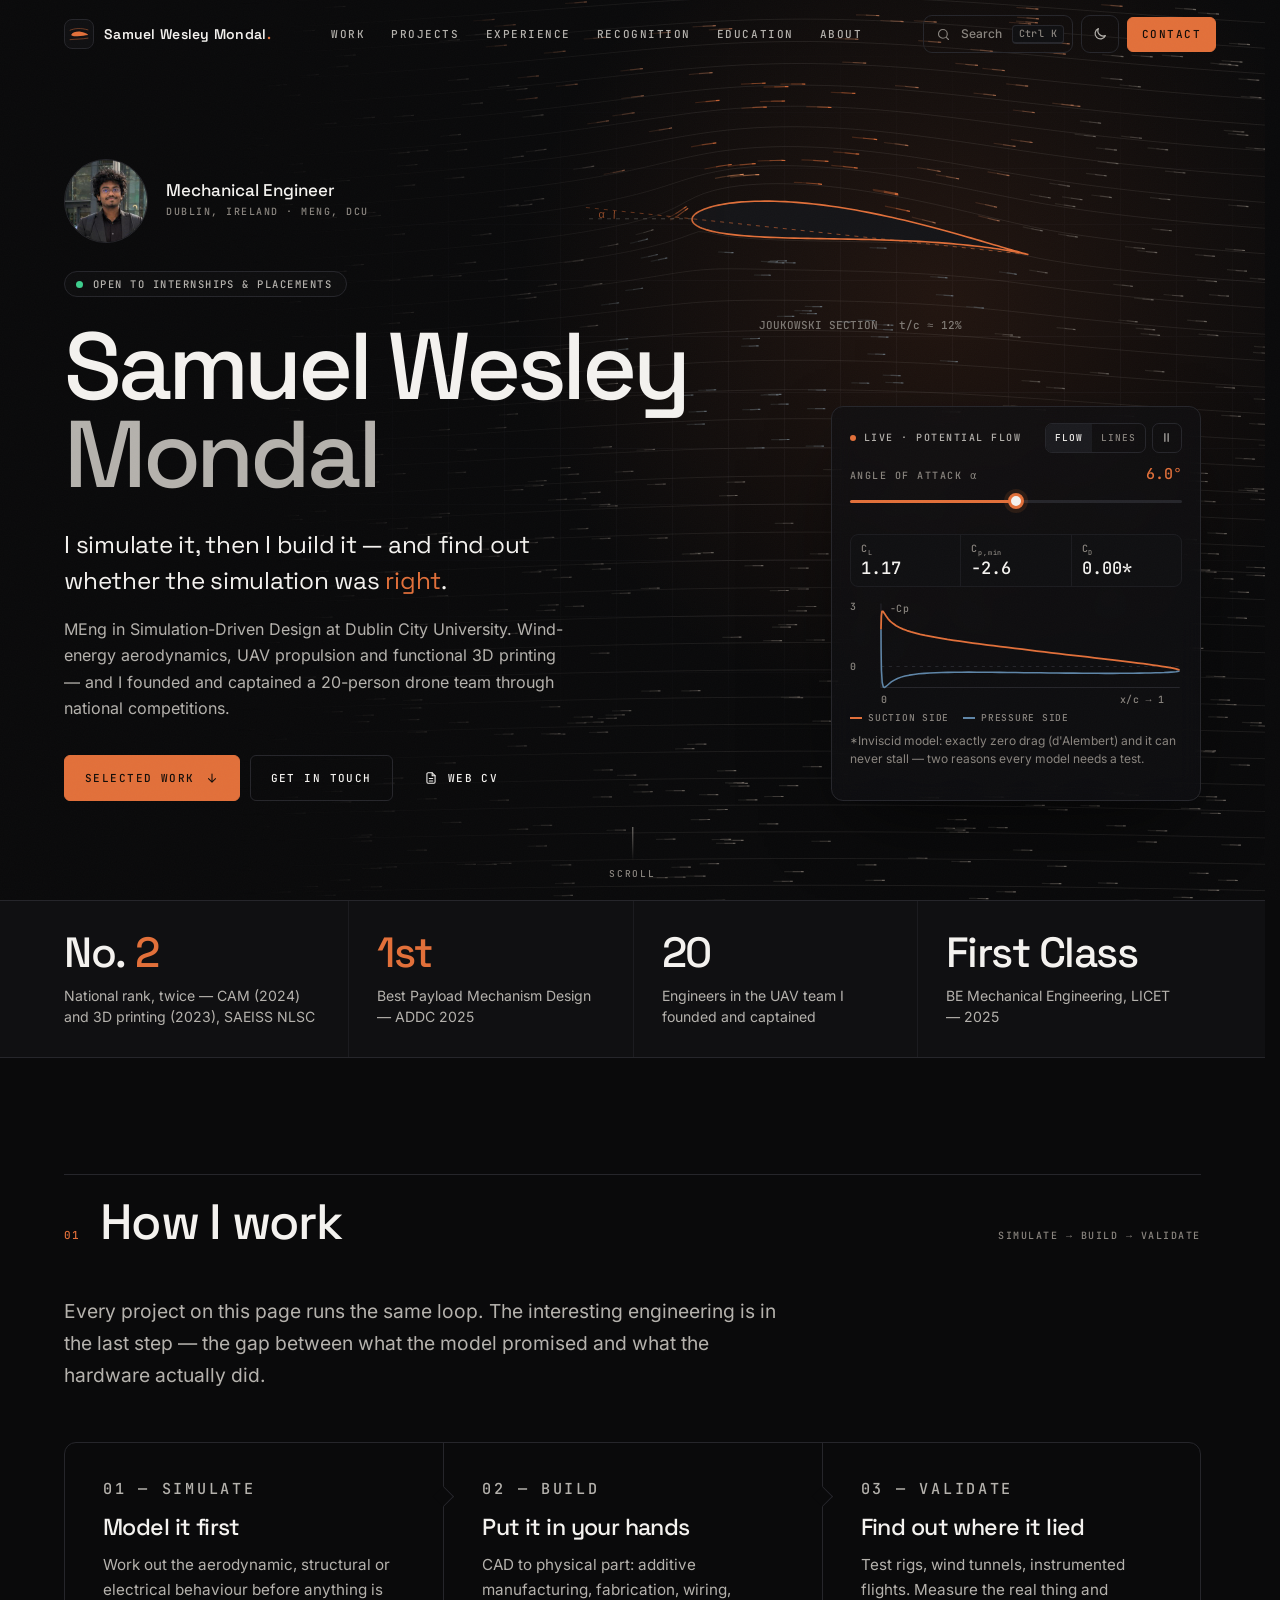
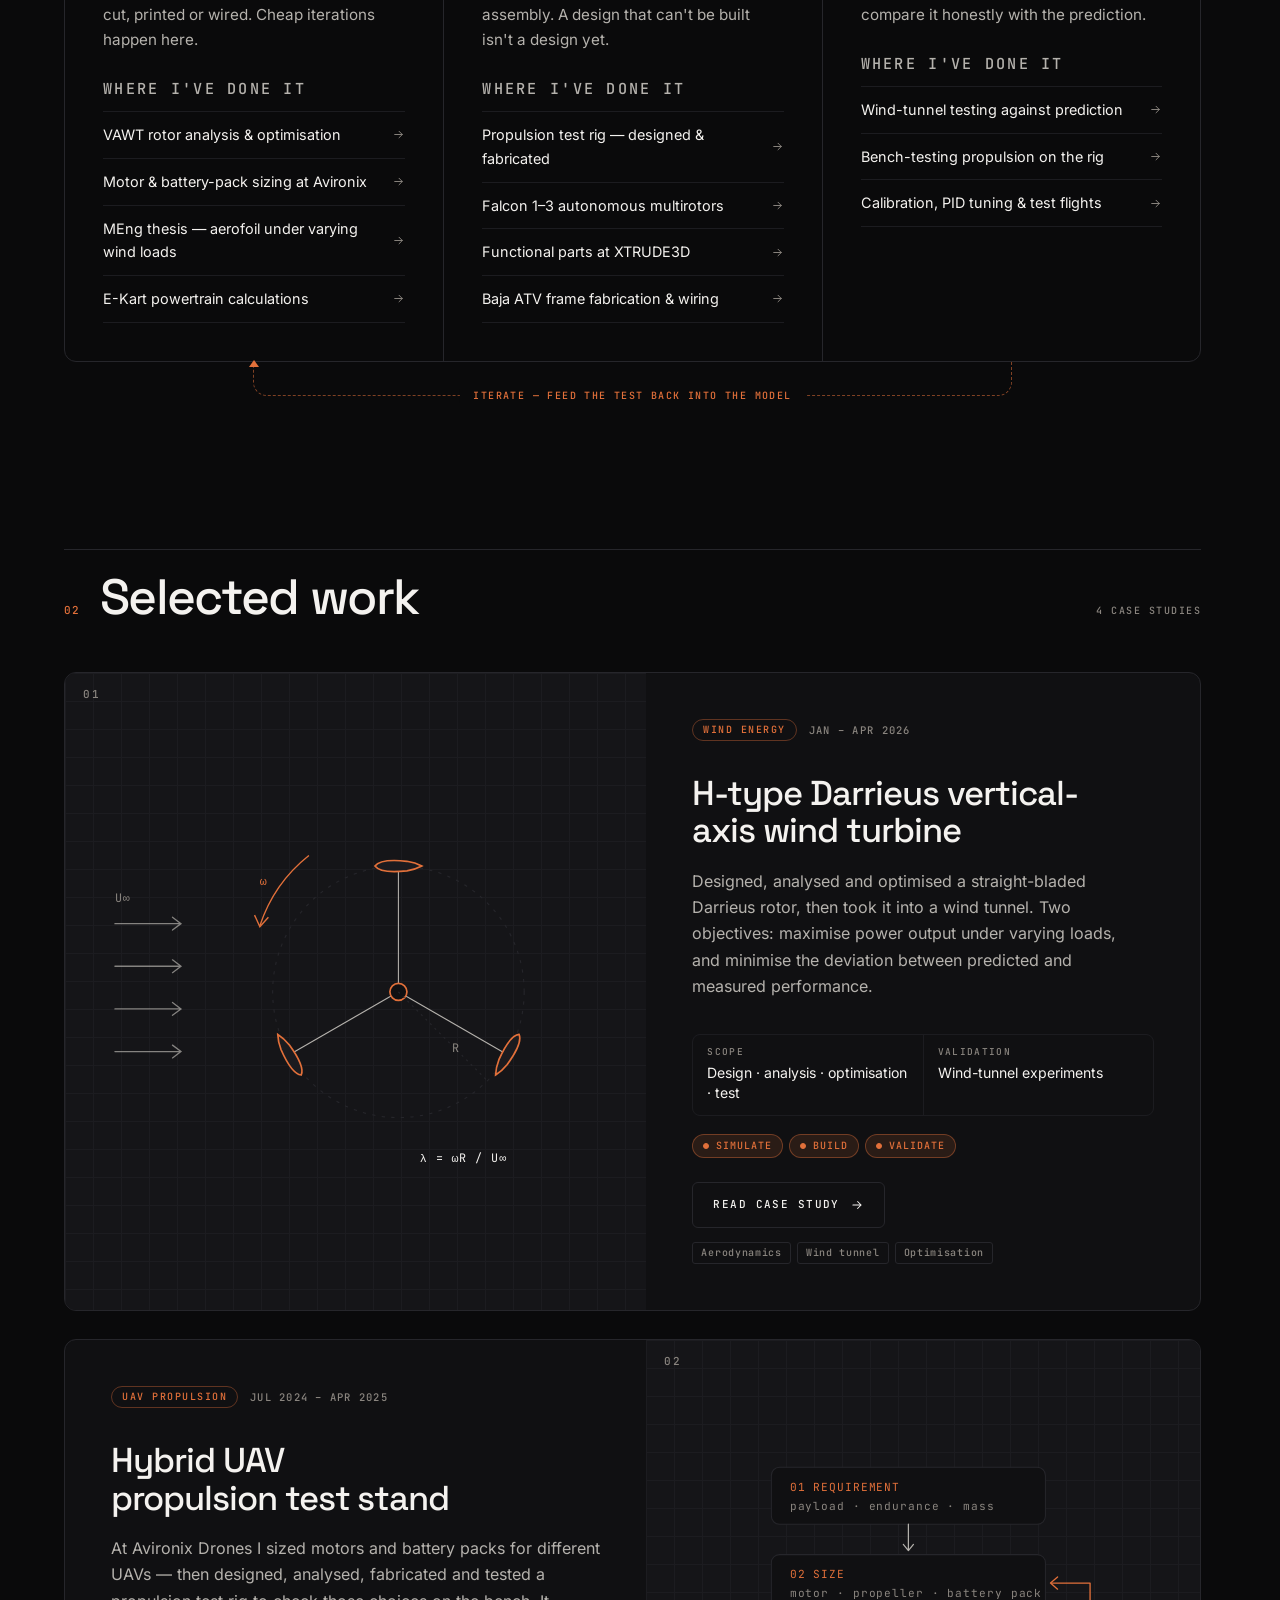
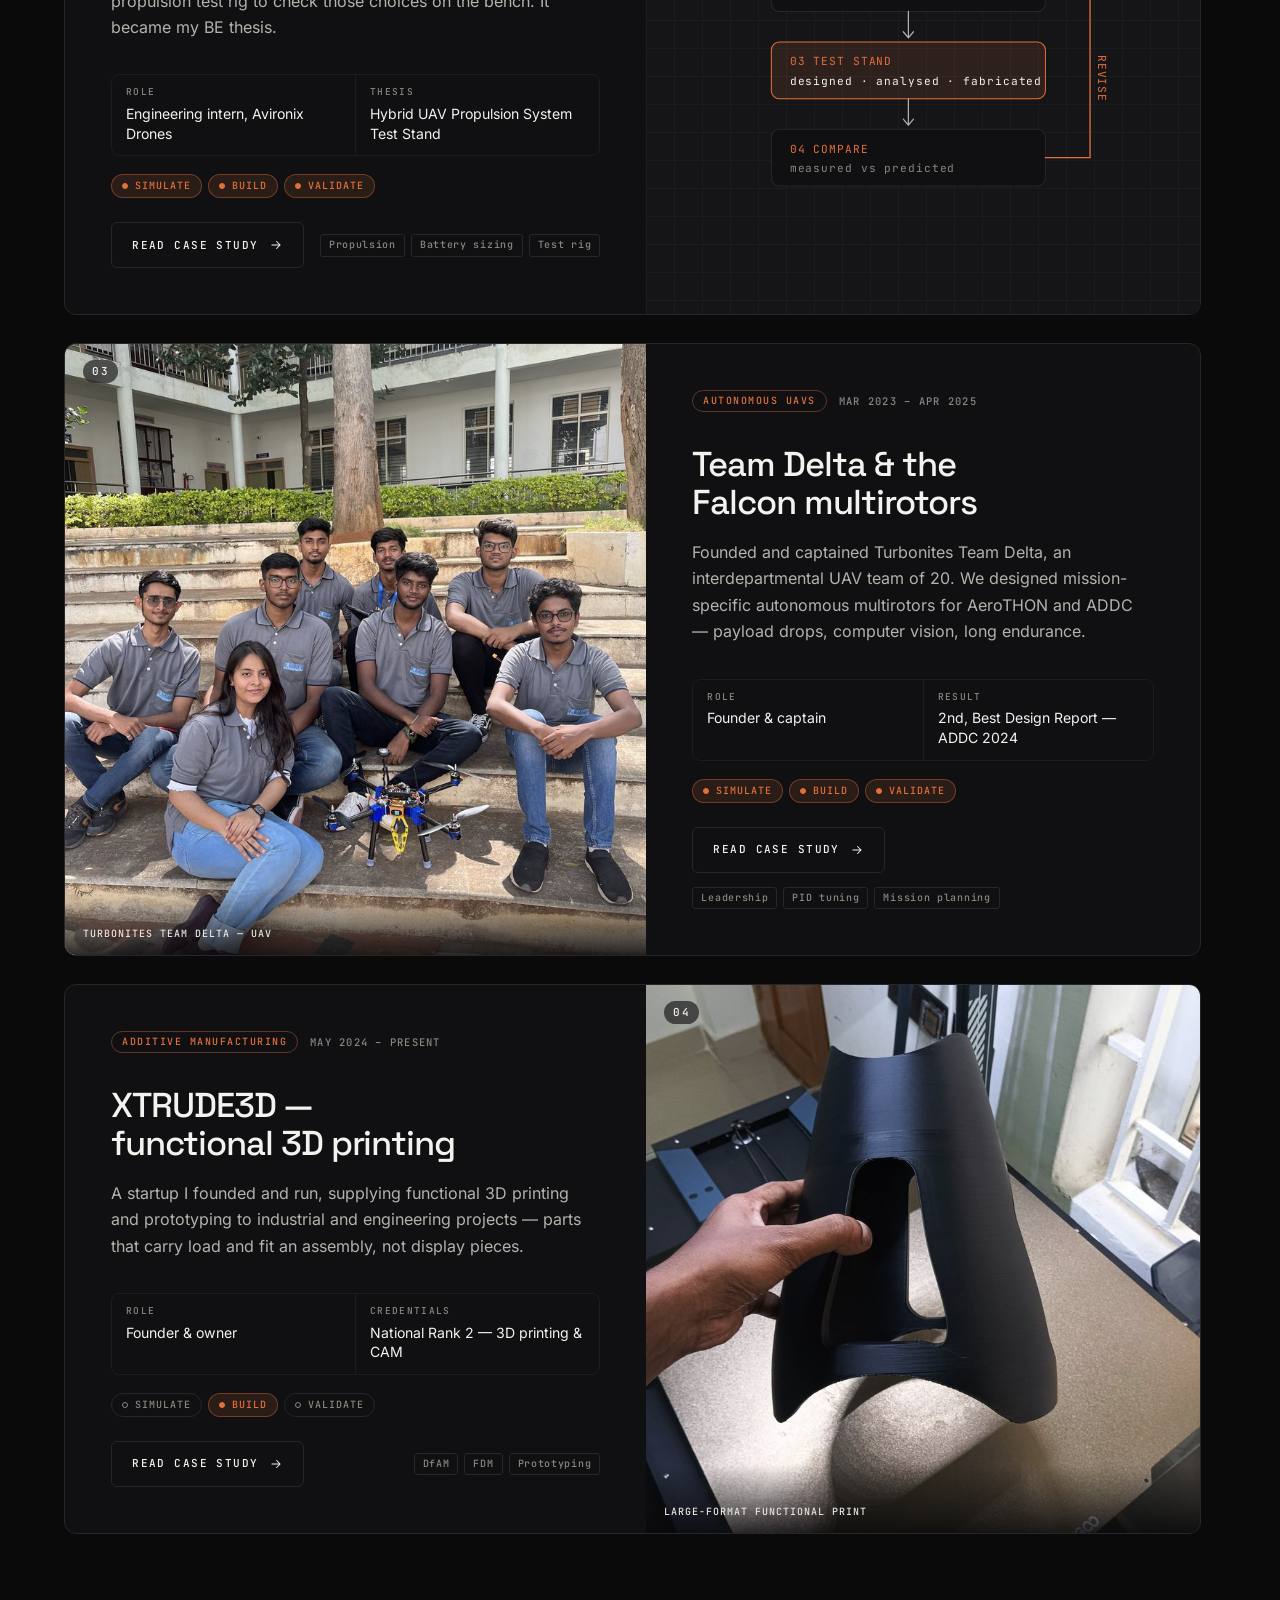
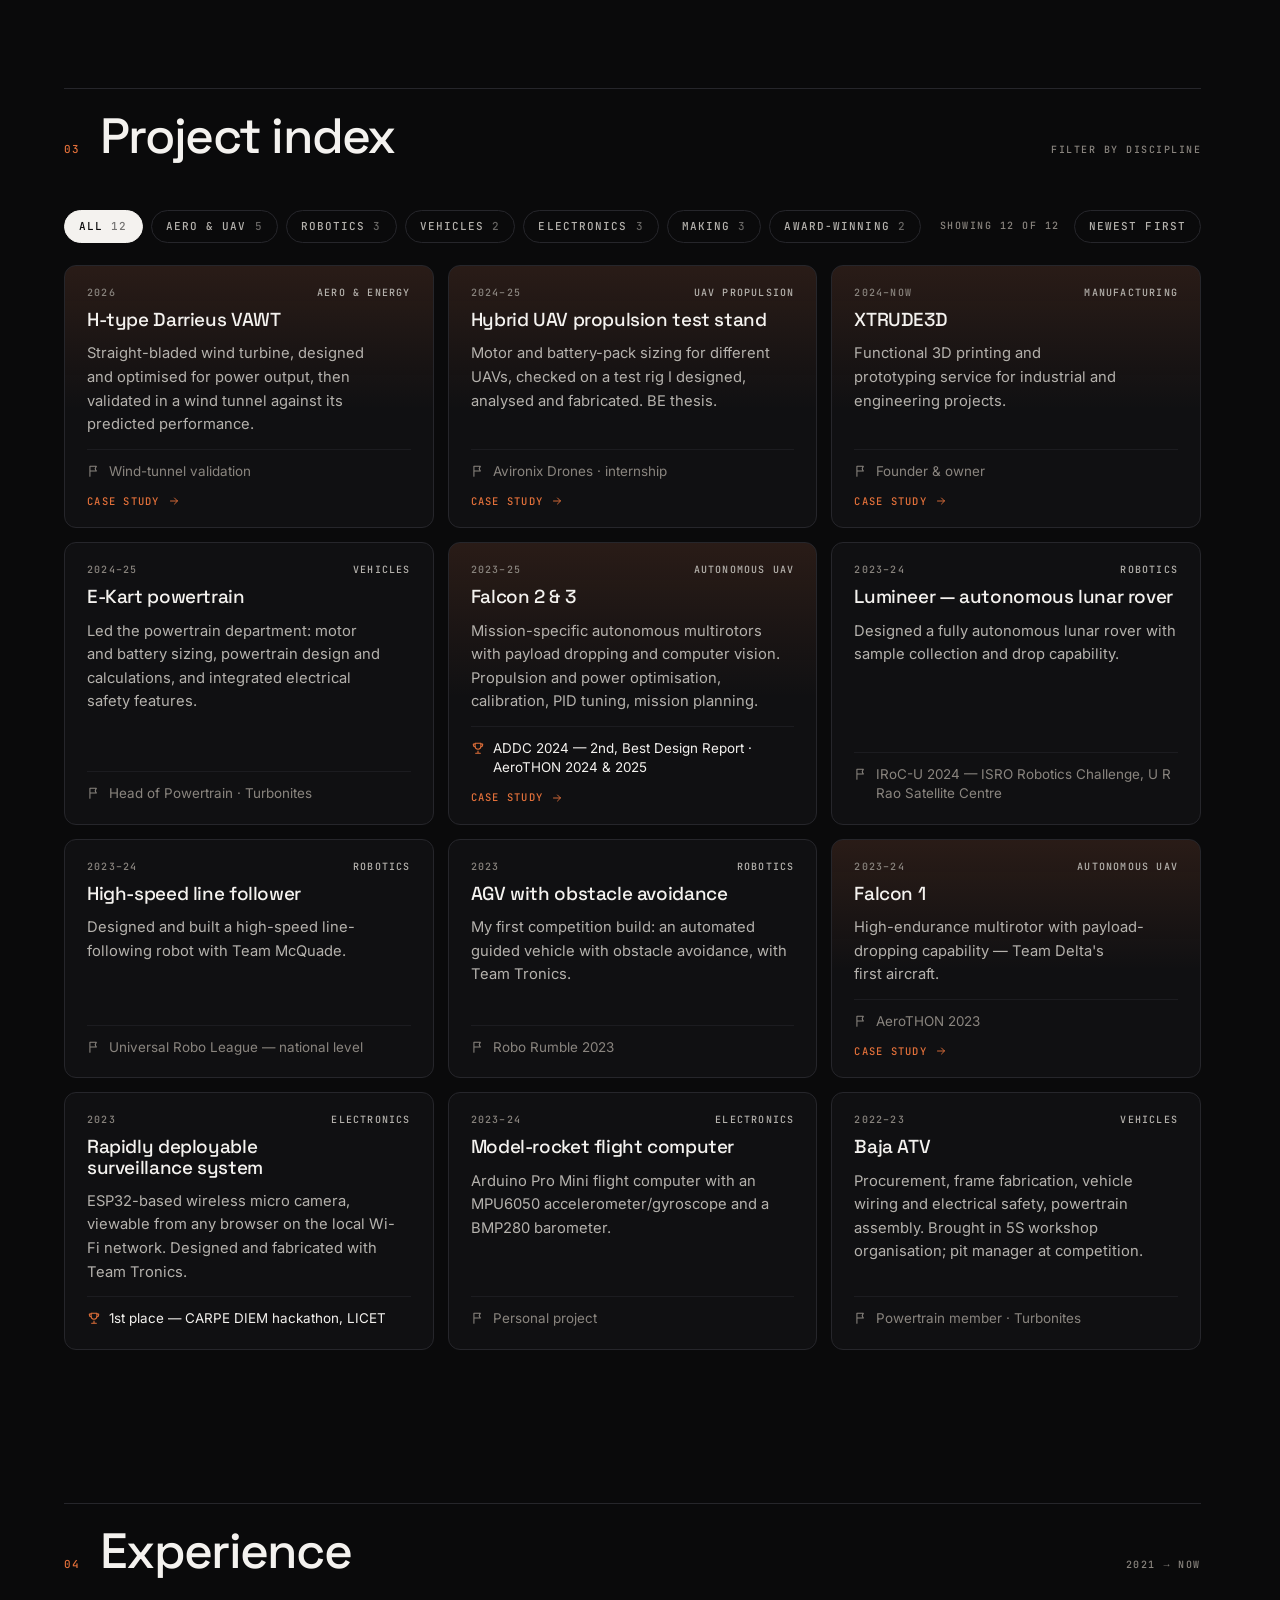
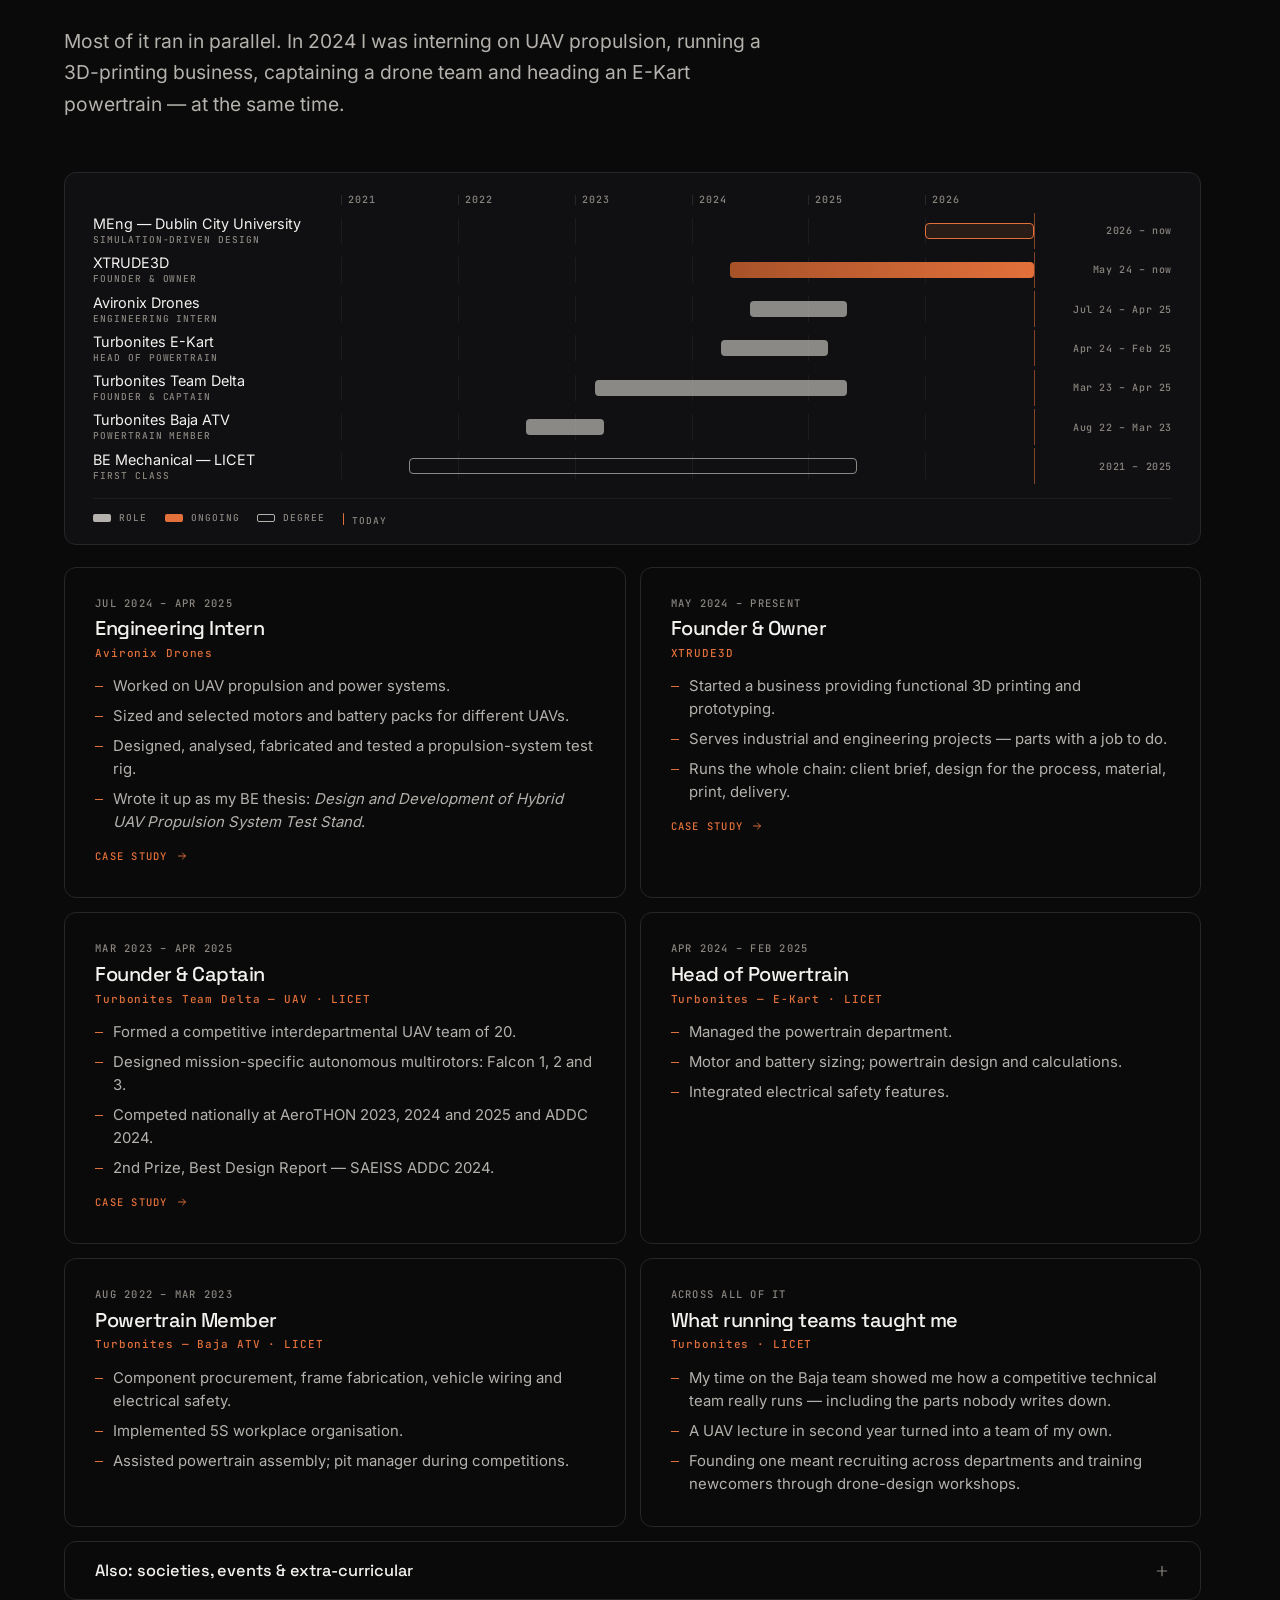
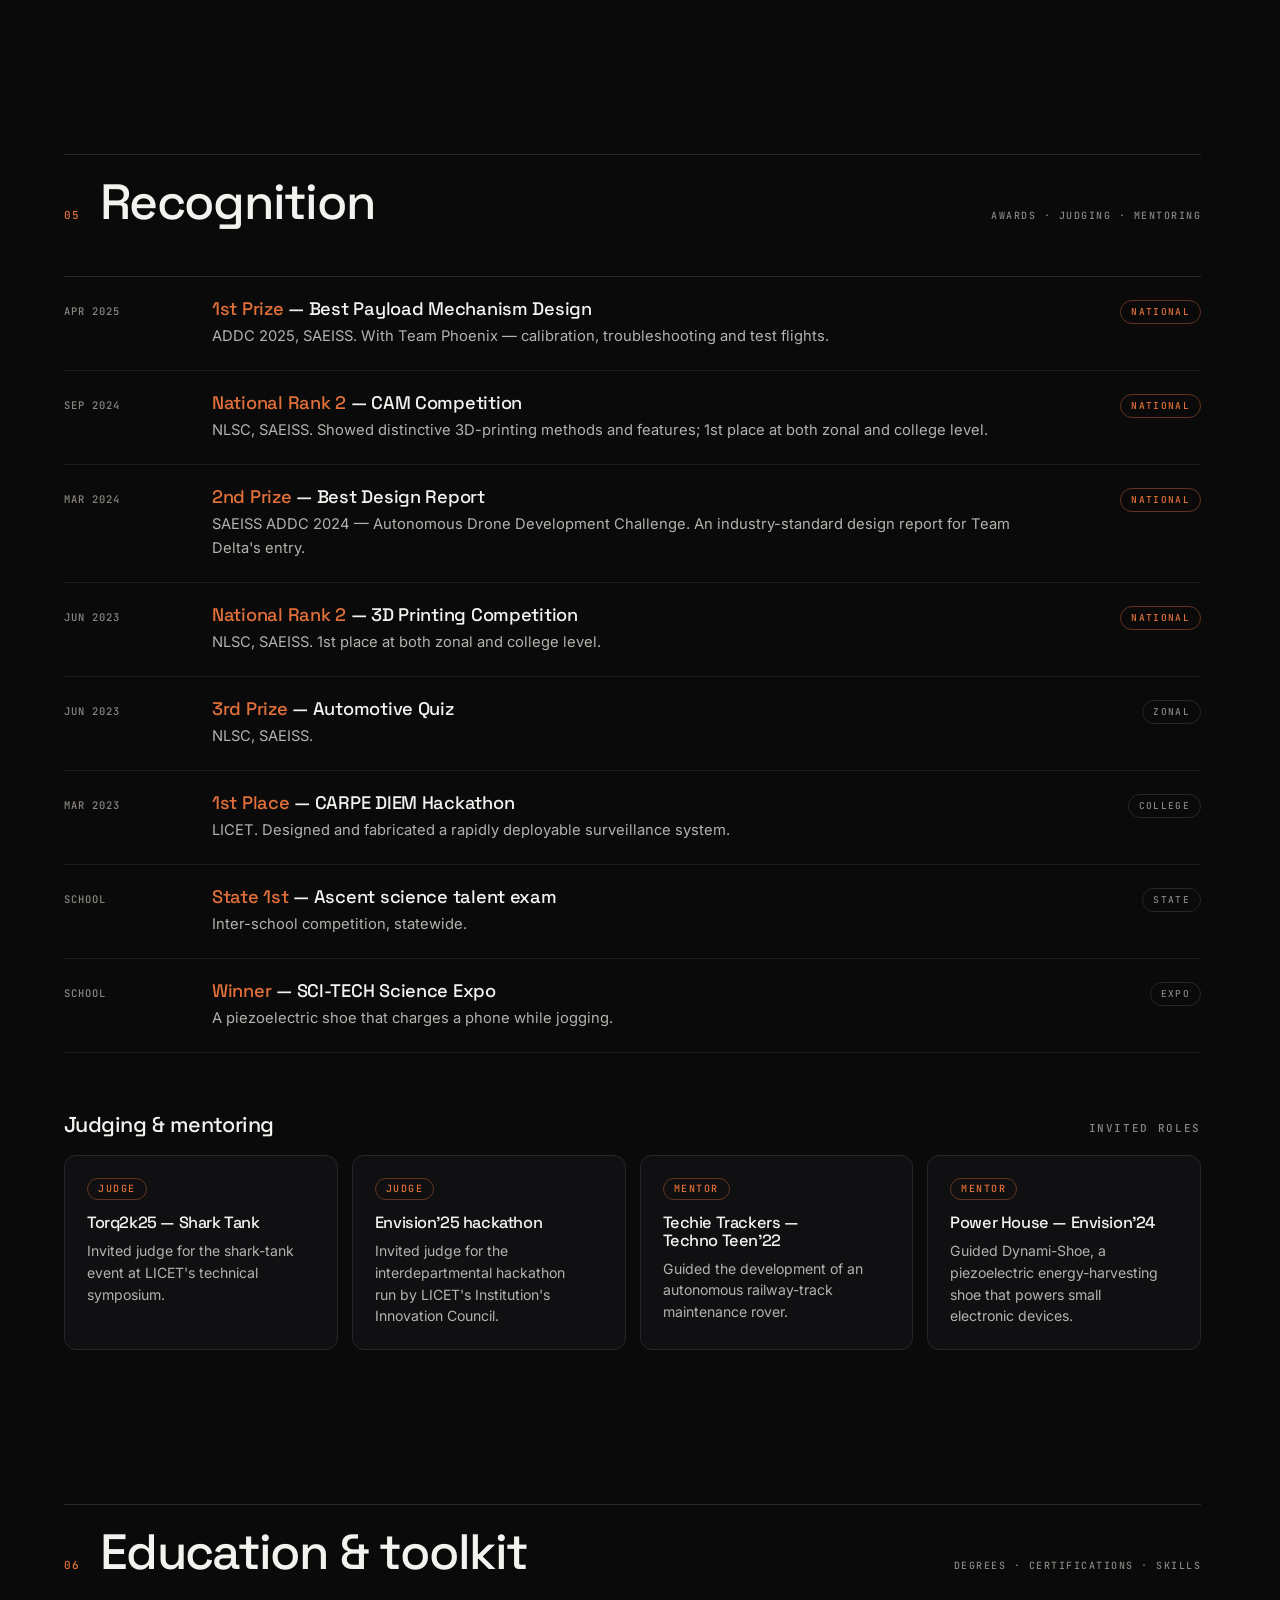
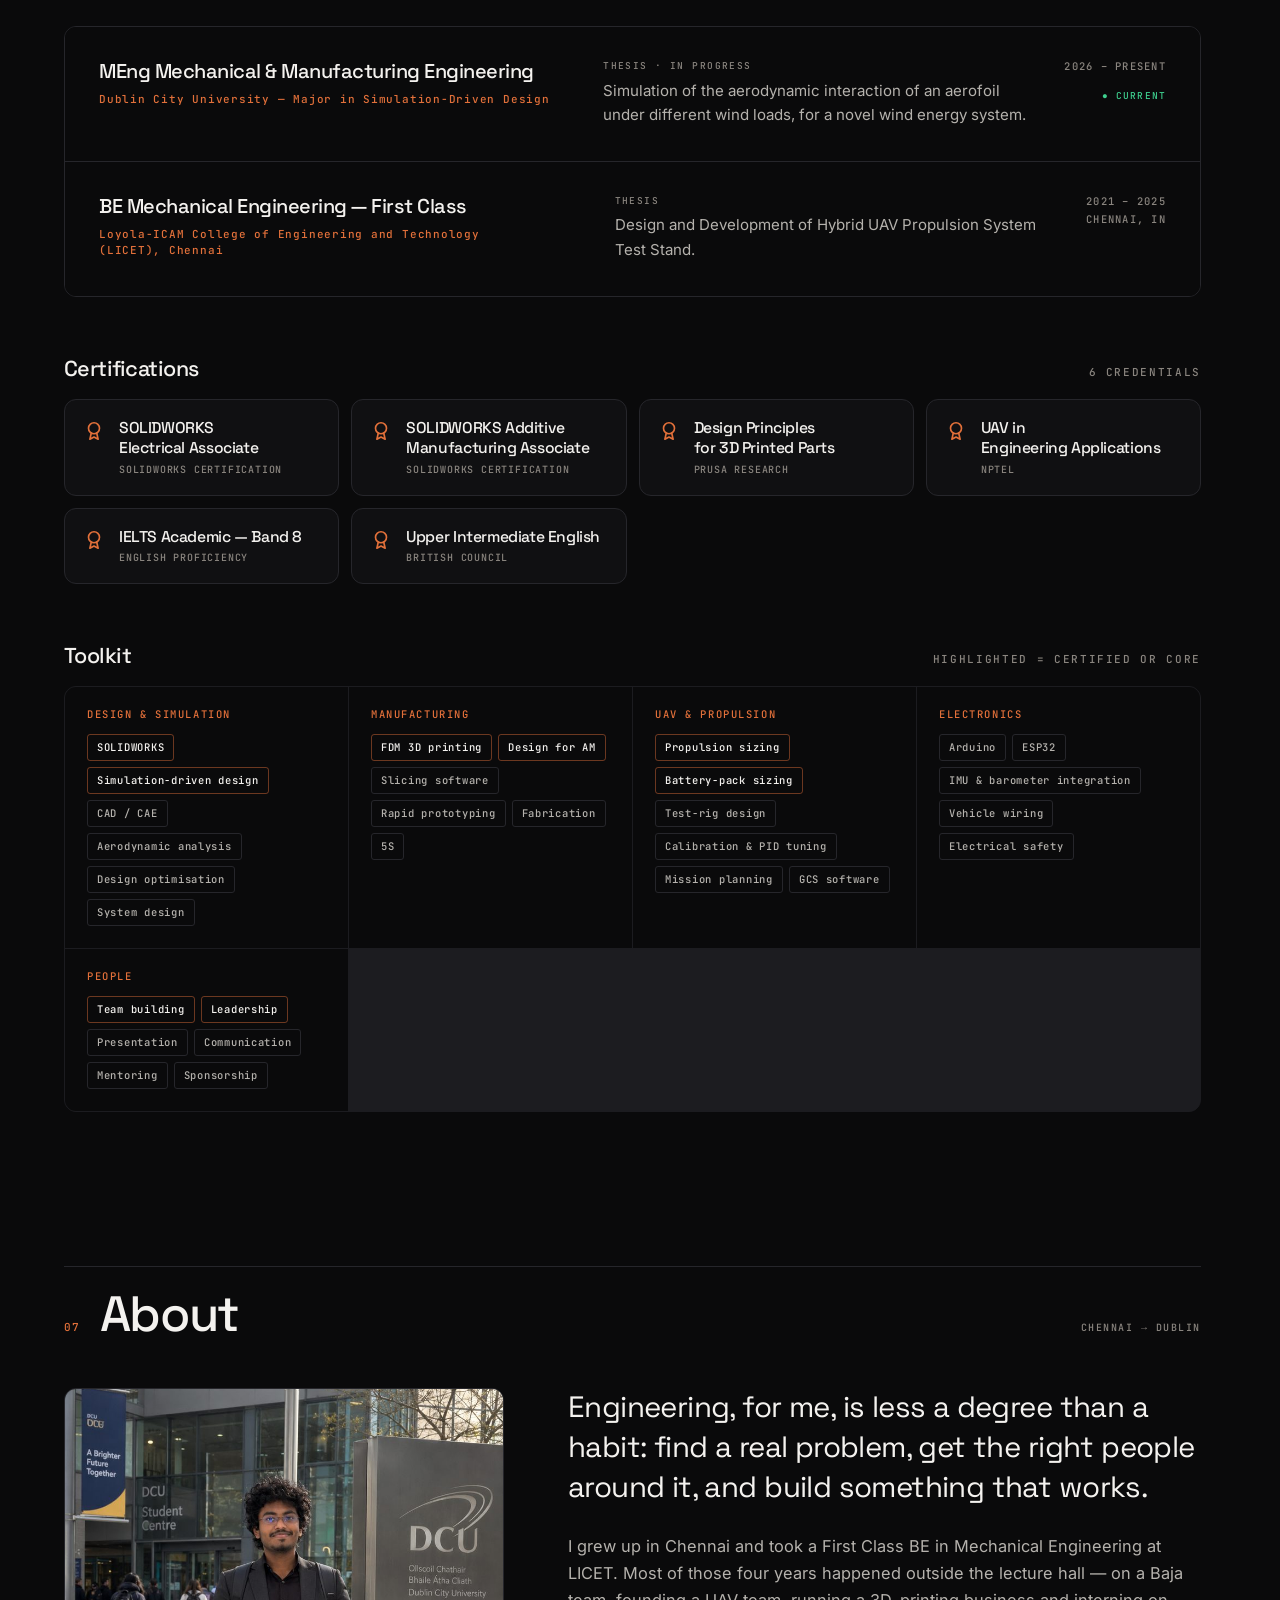
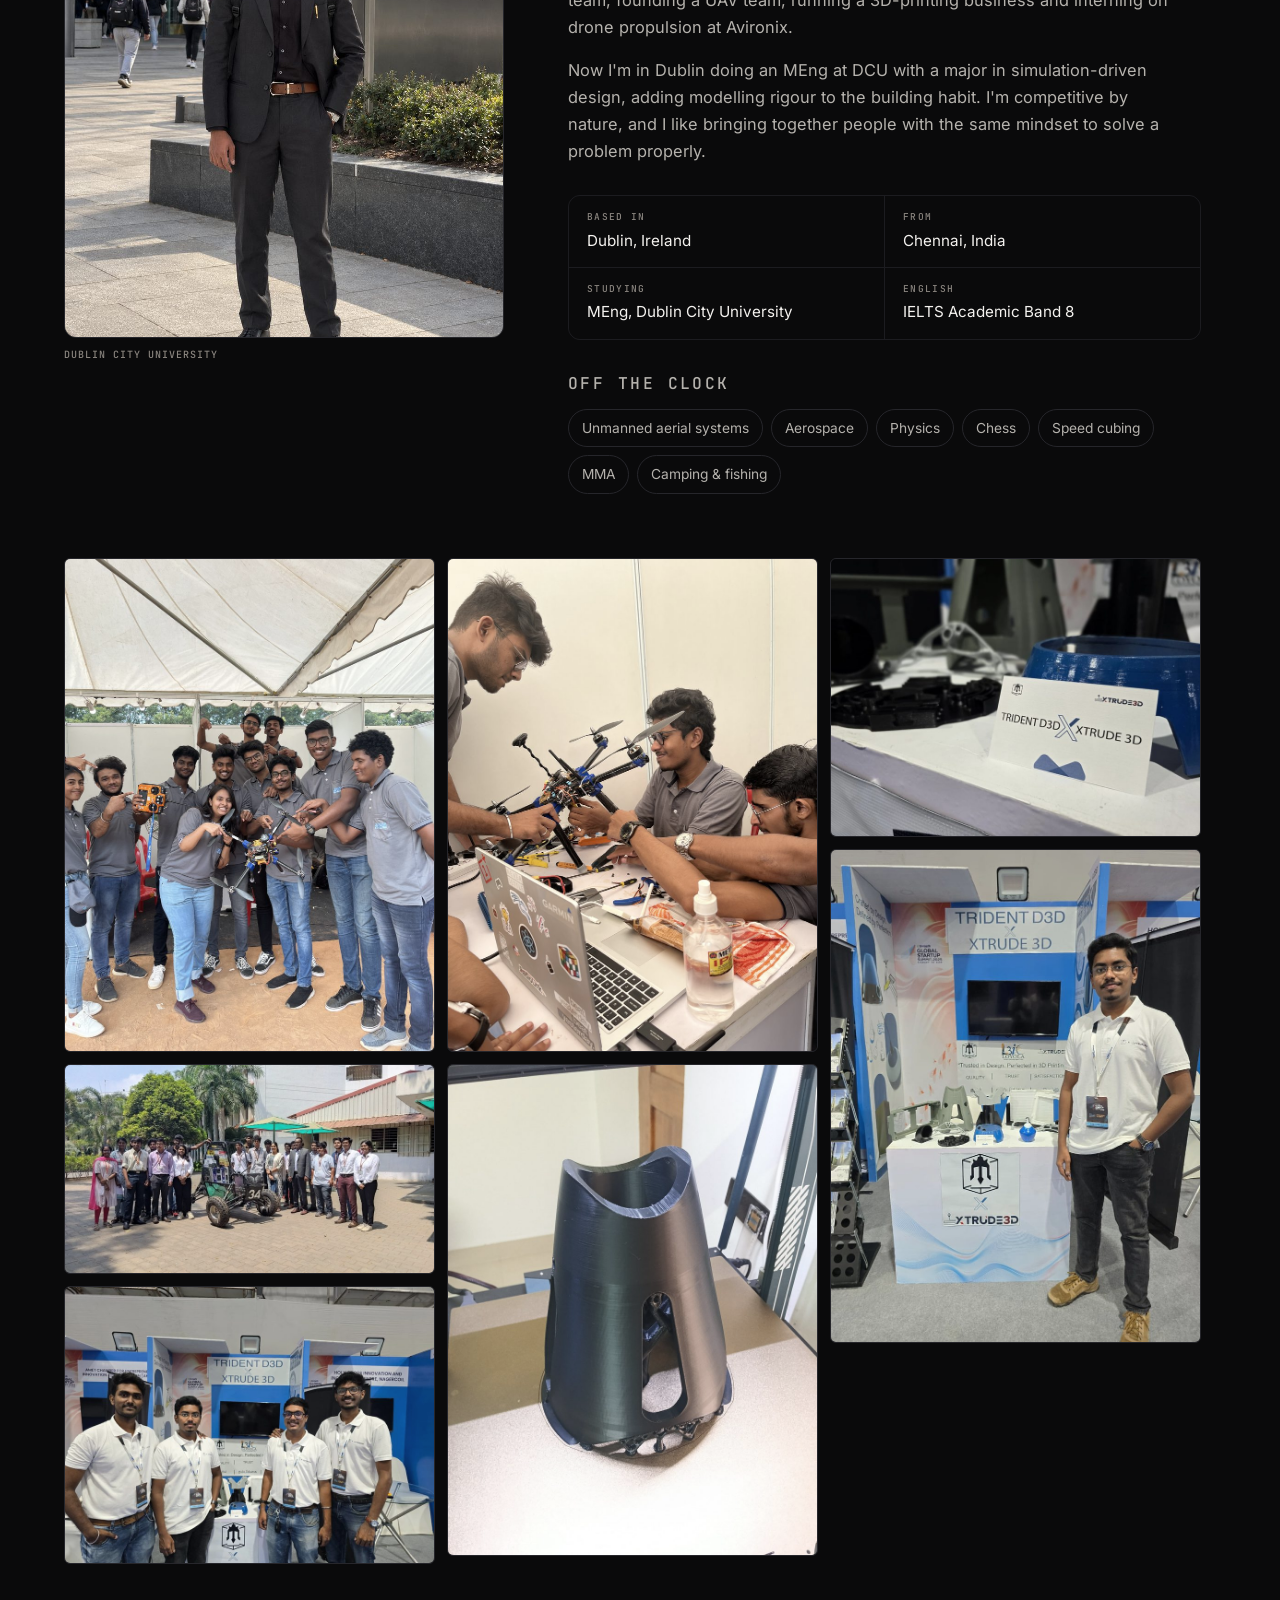
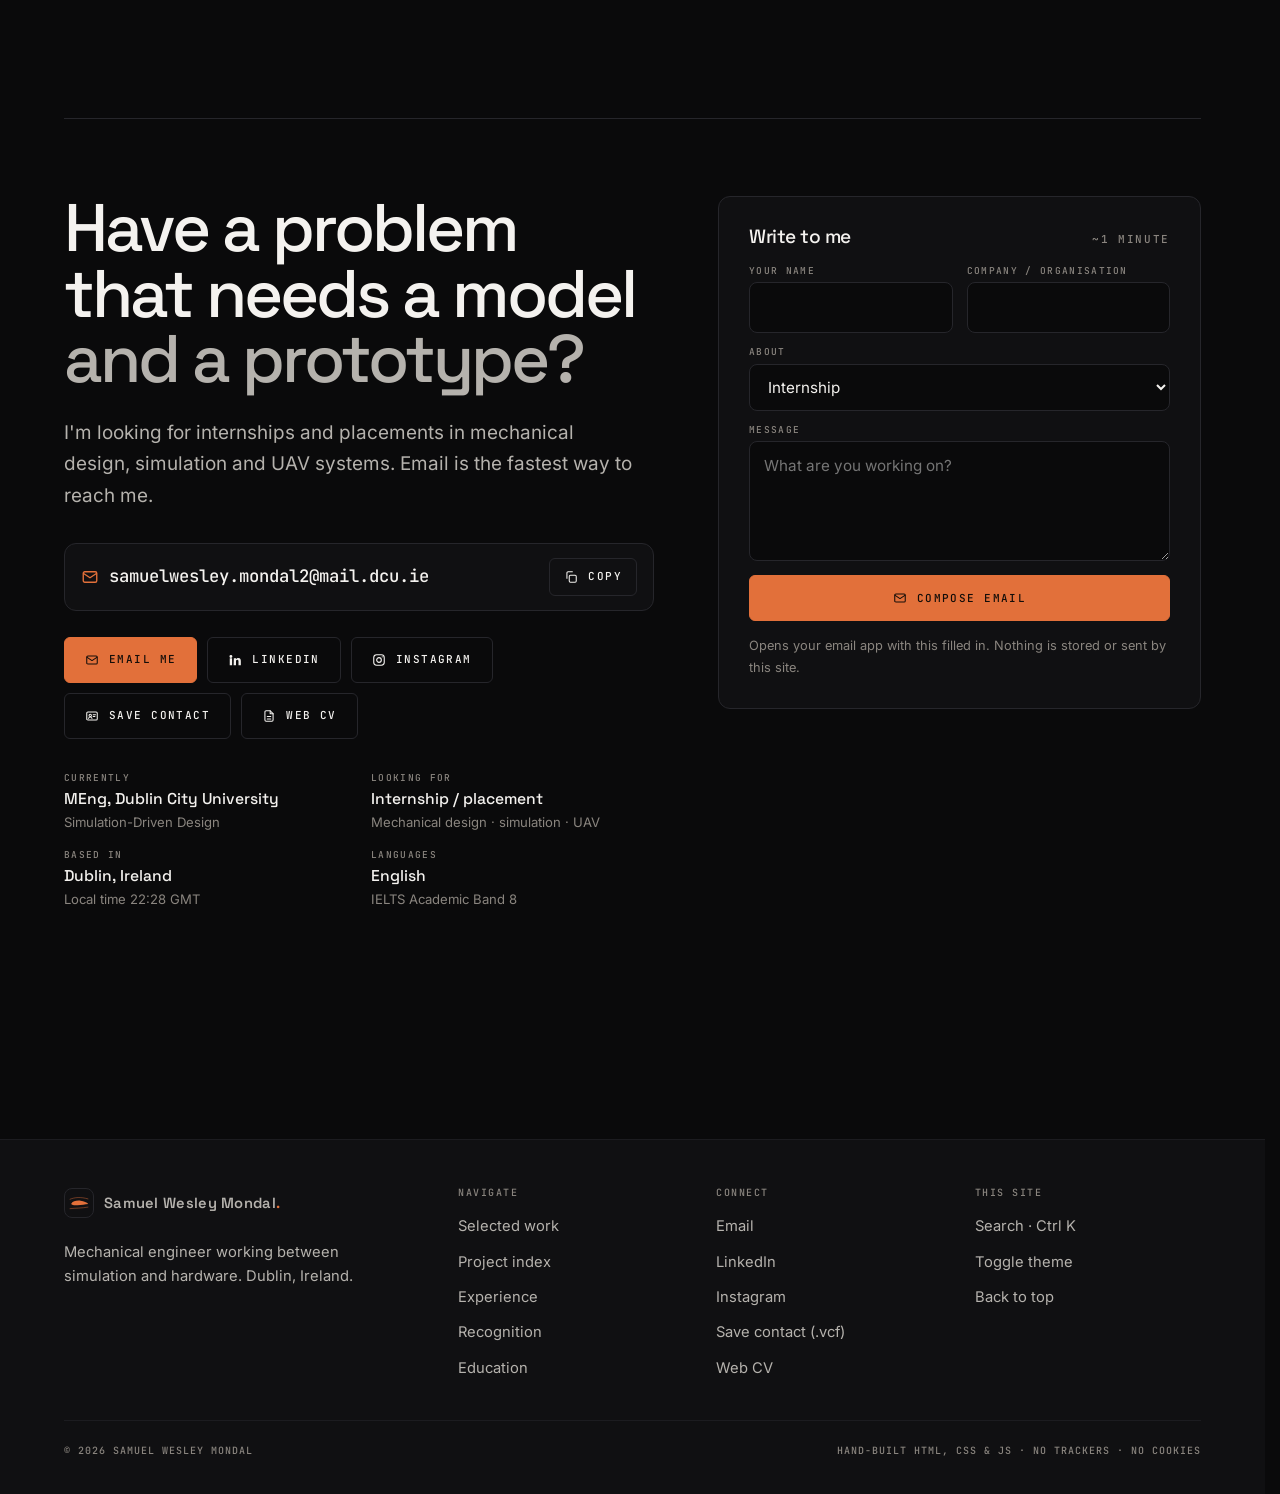
==== commit a7c8bf8a: "Fix LinkedIn URL, add Instagram link, enlarge hero profile photo Co-Authored-By: Claude Opus 5 <nore" ====
--- a/index.html
+++ b/index.html
@@ -41,7 +41,7 @@
   "url": "https://samuelwesleymondal.com/",
   "image": "https://samuelwesleymondal.com/images/portrait-800.jpg",
   "email": "mailto:samuelwesley.mondal2@mail.dcu.ie",
-  "sameAs": ["https://www.linkedin.com/in/samuel-wesleymondal"],
+  "sameAs": ["https://www.linkedin.com/in/samuel-wesley-mondal", "https://www.instagram.com/samwes22522"],
   "address": { "@type": "PostalAddress", "addressLocality": "Dublin", "addressCountry": "IE" },
   "affiliation": { "@type": "CollegeOrUniversity", "name": "Dublin City University" },
   "alumniOf": { "@type": "CollegeOrUniversity", "name": "Loyola-ICAM College of Engineering and Technology" },
@@ -67,6 +67,7 @@
     <symbol id="i-mail" viewBox="0 0 24 24" fill="none" stroke="currentColor" stroke-width="1.8" stroke-linejoin="round"><rect x="3" y="5" width="18" height="14" rx="2"/><path d="m3 7 9 6 9-6"/></symbol>
     <symbol id="i-copy" viewBox="0 0 24 24" fill="none" stroke="currentColor" stroke-width="1.8" stroke-linejoin="round"><rect x="9" y="9" width="12" height="12" rx="2"/><path d="M5 15V5a2 2 0 0 1 2-2h8"/></symbol>
     <symbol id="i-linkedin" viewBox="0 0 24 24"><path fill="currentColor" d="M4.98 3.5A2.5 2.5 0 1 0 5 8.5a2.5 2.5 0 0 0 0-5zM3 9h4v12H3zM10 9h3.8v1.7h.05c.53-1 1.83-2.05 3.77-2.05C21.4 8.65 22 11 22 14.2V21h-4v-6c0-1.43-.03-3.27-2-3.27-2 0-2.3 1.56-2.3 3.17V21h-4z"/></symbol>
+    <symbol id="i-instagram" viewBox="0 0 24 24" fill="none" stroke="currentColor" stroke-width="1.9"><rect x="3" y="3" width="18" height="18" rx="5"/><circle cx="12" cy="12" r="4"/><circle cx="17.5" cy="6.5" r="1" fill="currentColor" stroke="none"/></symbol>
     <symbol id="i-card" viewBox="0 0 24 24" fill="none" stroke="currentColor" stroke-width="1.8" stroke-linecap="round" stroke-linejoin="round"><rect x="3" y="5" width="18" height="14" rx="2"/><circle cx="9" cy="11" r="2"/><path d="M6 16c.6-1.5 1.8-2.2 3-2.2s2.4.7 3 2.2M14 10h4M14 13h3"/></symbol>
     <symbol id="i-doc" viewBox="0 0 24 24" fill="none" stroke="currentColor" stroke-width="1.8" stroke-linecap="round" stroke-linejoin="round"><path d="M14 3H7a2 2 0 0 0-2 2v14a2 2 0 0 0 2 2h10a2 2 0 0 0 2-2V8z"/><path d="M14 3v5h5M9 13h6M9 17h6"/></symbol>
     <symbol id="i-trophy" viewBox="0 0 24 24" fill="none" stroke="currentColor" stroke-width="1.8" stroke-linecap="round" stroke-linejoin="round"><path d="M8 21h8M12 17v4M7 4h10v5a5 5 0 0 1-10 0z"/><path d="M17 5h3v2a3 3 0 0 1-3 3M7 5H4v2a3 3 0 0 0 3 3"/></symbol>
@@ -127,7 +128,7 @@
   <div class="wrap hero-grid">
     <div class="hero-copy">
       <div class="idcard">
-        <img src="images/portrait-avatar.jpg" width="160" height="160" alt="Portrait of Samuel Wesley Mondal">
+        <img src="images/portrait-avatar.jpg" width="240" height="240" alt="Portrait of Samuel Wesley Mondal">
         <div>
           <p class="idcard-role">Mechanical Engineer</p>
           <p class="mono">Dublin, Ireland · MEng, DCU</p>
@@ -706,7 +707,8 @@
         </div>
         <div class="contact-actions">
           <a class="btn primary" href="mailto:samuelwesley.mondal2@mail.dcu.ie?subject=Hello%20Wesley"><svg aria-hidden="true"><use href="#i-mail"/></svg>Email me</a>
-          <a class="btn" href="https://www.linkedin.com/in/samuel-wesleymondal" target="_blank" rel="noopener noreferrer"><svg aria-hidden="true"><use href="#i-linkedin"/></svg>LinkedIn</a>
+          <a class="btn" href="https://www.linkedin.com/in/samuel-wesley-mondal" target="_blank" rel="noopener noreferrer"><svg aria-hidden="true"><use href="#i-linkedin"/></svg>LinkedIn</a>
+          <a class="btn" href="https://www.instagram.com/samwes22522" target="_blank" rel="noopener noreferrer"><svg aria-hidden="true"><use href="#i-instagram"/></svg>Instagram</a>
           <a class="btn" href="samuel-wesley-mondal.vcf" download><svg aria-hidden="true"><use href="#i-card"/></svg>Save contact</a>
           <a class="btn" href="cv.html"><svg aria-hidden="true"><use href="#i-doc"/></svg>Web CV</a>
         </div>
@@ -758,7 +760,7 @@
       </nav>
       <div>
         <h4>Connect</h4>
-        <ul><li><a href="mailto:samuelwesley.mondal2@mail.dcu.ie">Email</a></li><li><a href="https://www.linkedin.com/in/samuel-wesleymondal" target="_blank" rel="noopener noreferrer">LinkedIn</a></li><li><a href="samuel-wesley-mondal.vcf" download>Save contact (.vcf)</a></li><li><a href="cv.html">Web CV</a></li></ul>
+        <ul><li><a href="mailto:samuelwesley.mondal2@mail.dcu.ie">Email</a></li><li><a href="https://www.linkedin.com/in/samuel-wesley-mondal" target="_blank" rel="noopener noreferrer">LinkedIn</a></li><li><a href="https://www.instagram.com/samwes22522" target="_blank" rel="noopener noreferrer">Instagram</a></li><li><a href="samuel-wesley-mondal.vcf" download>Save contact (.vcf)</a></li><li><a href="cv.html">Web CV</a></li></ul>
       </div>
       <div>
         <h4>This site</h4>
@@ -1122,7 +1124,8 @@
   </nav>
   <div class="menu-foot">
     <a class="btn primary btn-sm" href="mailto:samuelwesley.mondal2@mail.dcu.ie"><svg aria-hidden="true"><use href="#i-mail"/></svg>Email</a>
-    <a class="btn btn-sm" href="https://www.linkedin.com/in/samuel-wesleymondal" target="_blank" rel="noopener noreferrer"><svg aria-hidden="true"><use href="#i-linkedin"/></svg>LinkedIn</a>
+    <a class="btn btn-sm" href="https://www.linkedin.com/in/samuel-wesley-mondal" target="_blank" rel="noopener noreferrer"><svg aria-hidden="true"><use href="#i-linkedin"/></svg>LinkedIn</a>
+    <a class="btn btn-sm" href="https://www.instagram.com/samwes22522" target="_blank" rel="noopener noreferrer"><svg aria-hidden="true"><use href="#i-instagram"/></svg>Instagram</a>
     <a class="btn btn-sm" href="cv.html"><svg aria-hidden="true"><use href="#i-doc"/></svg>Web CV</a>
     <button class="btn btn-sm" type="button" data-theme-toggle><svg aria-hidden="true"><use href="#i-moon"/></svg>Theme</button>
   </div>
--- a/assets/css/site.css
+++ b/assets/css/site.css
@@ -257,9 +257,9 @@
 .hero-grid{display:grid;grid-template-columns:minmax(0,1.15fr) minmax(0,.85fr);gap:40px;align-items:center;width:100%;}
 .hero-copy{max-width:680px;}
 
-.idcard{display:flex;align-items:center;gap:14px;margin-bottom:26px;}
-.idcard img{width:54px;height:54px;border-radius:50%;object-fit:cover;object-position:50% 18%;border:1px solid var(--line);}
-.idcard-role{font:500 15px/1.2 var(--display);margin:0 0 4px;}
+.idcard{display:flex;align-items:center;gap:18px;margin-bottom:26px;}
+.idcard img{width:84px;height:84px;border-radius:50%;object-fit:cover;object-position:50% 18%;border:1px solid var(--line);}
+.idcard-role{font:500 17px/1.2 var(--display);margin:0 0 4px;}
 .idcard .mono{font-size:10px;margin:0;}
 
 .status{
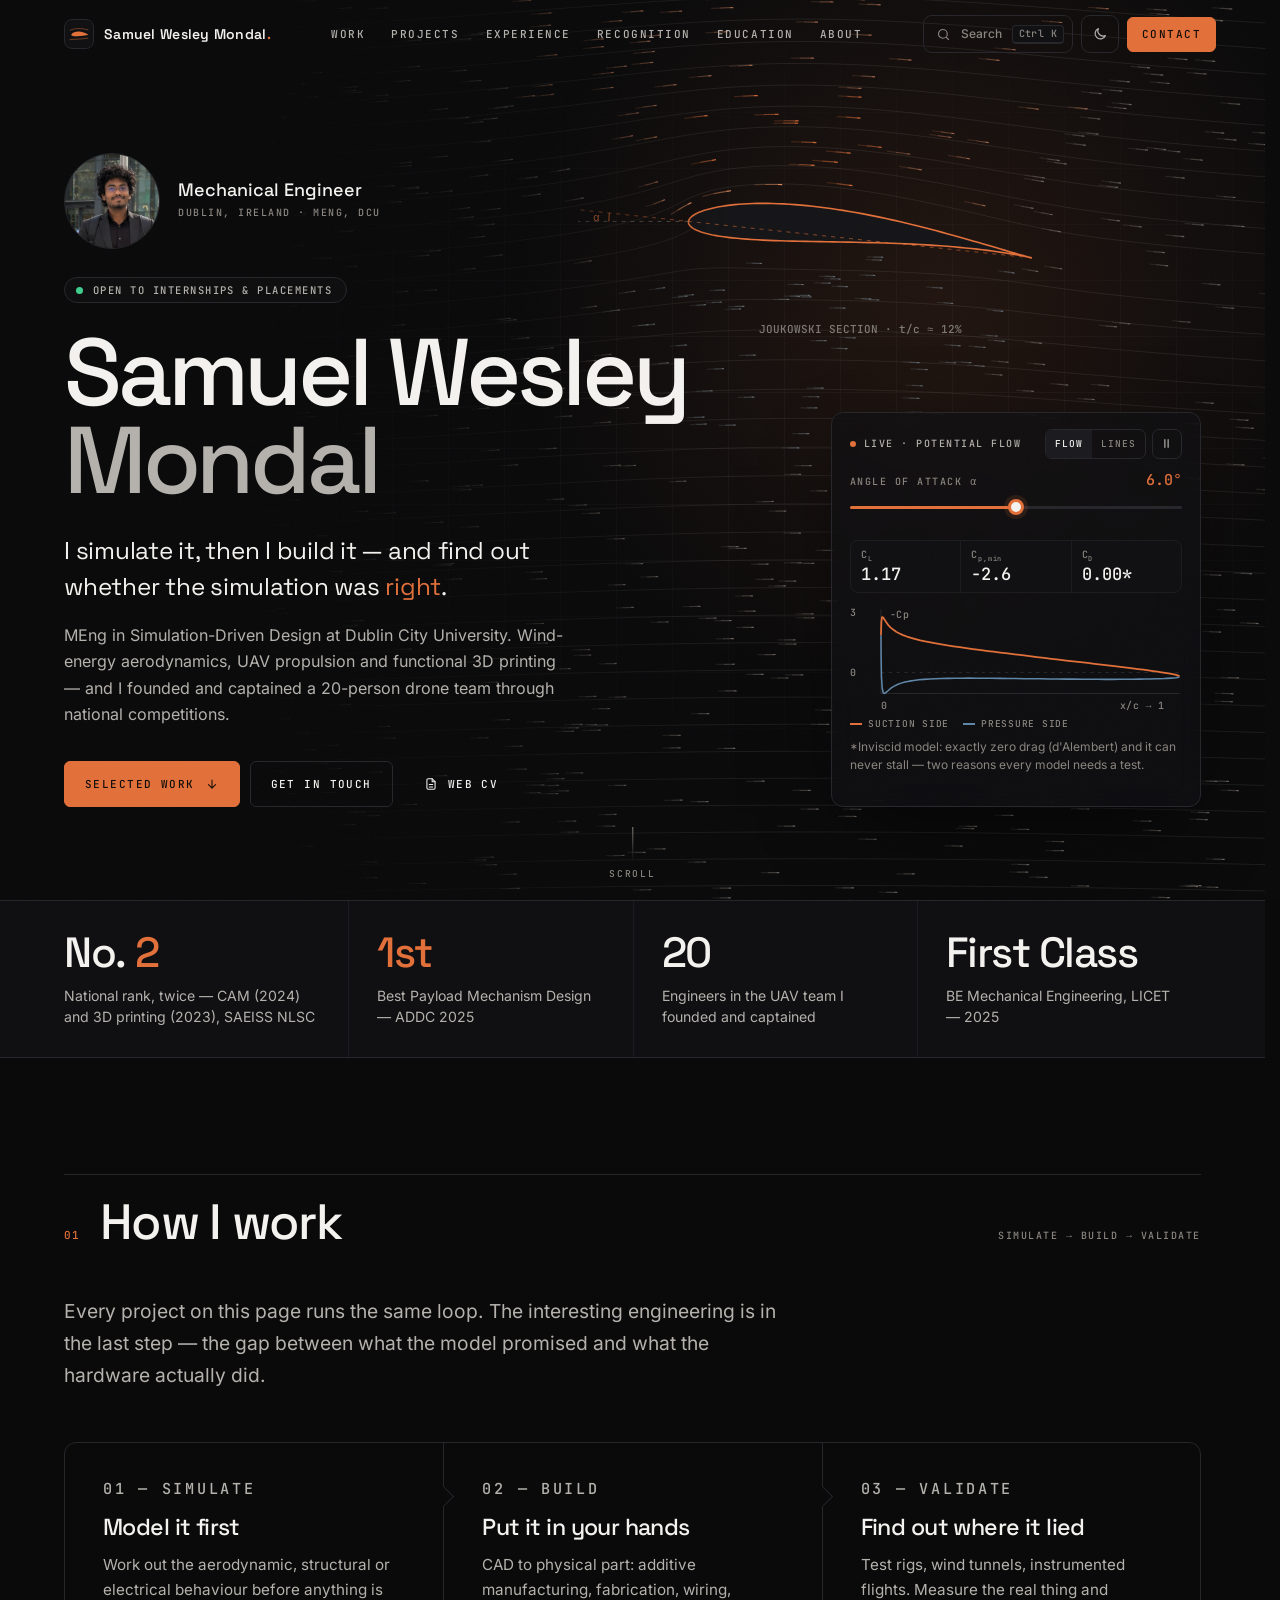
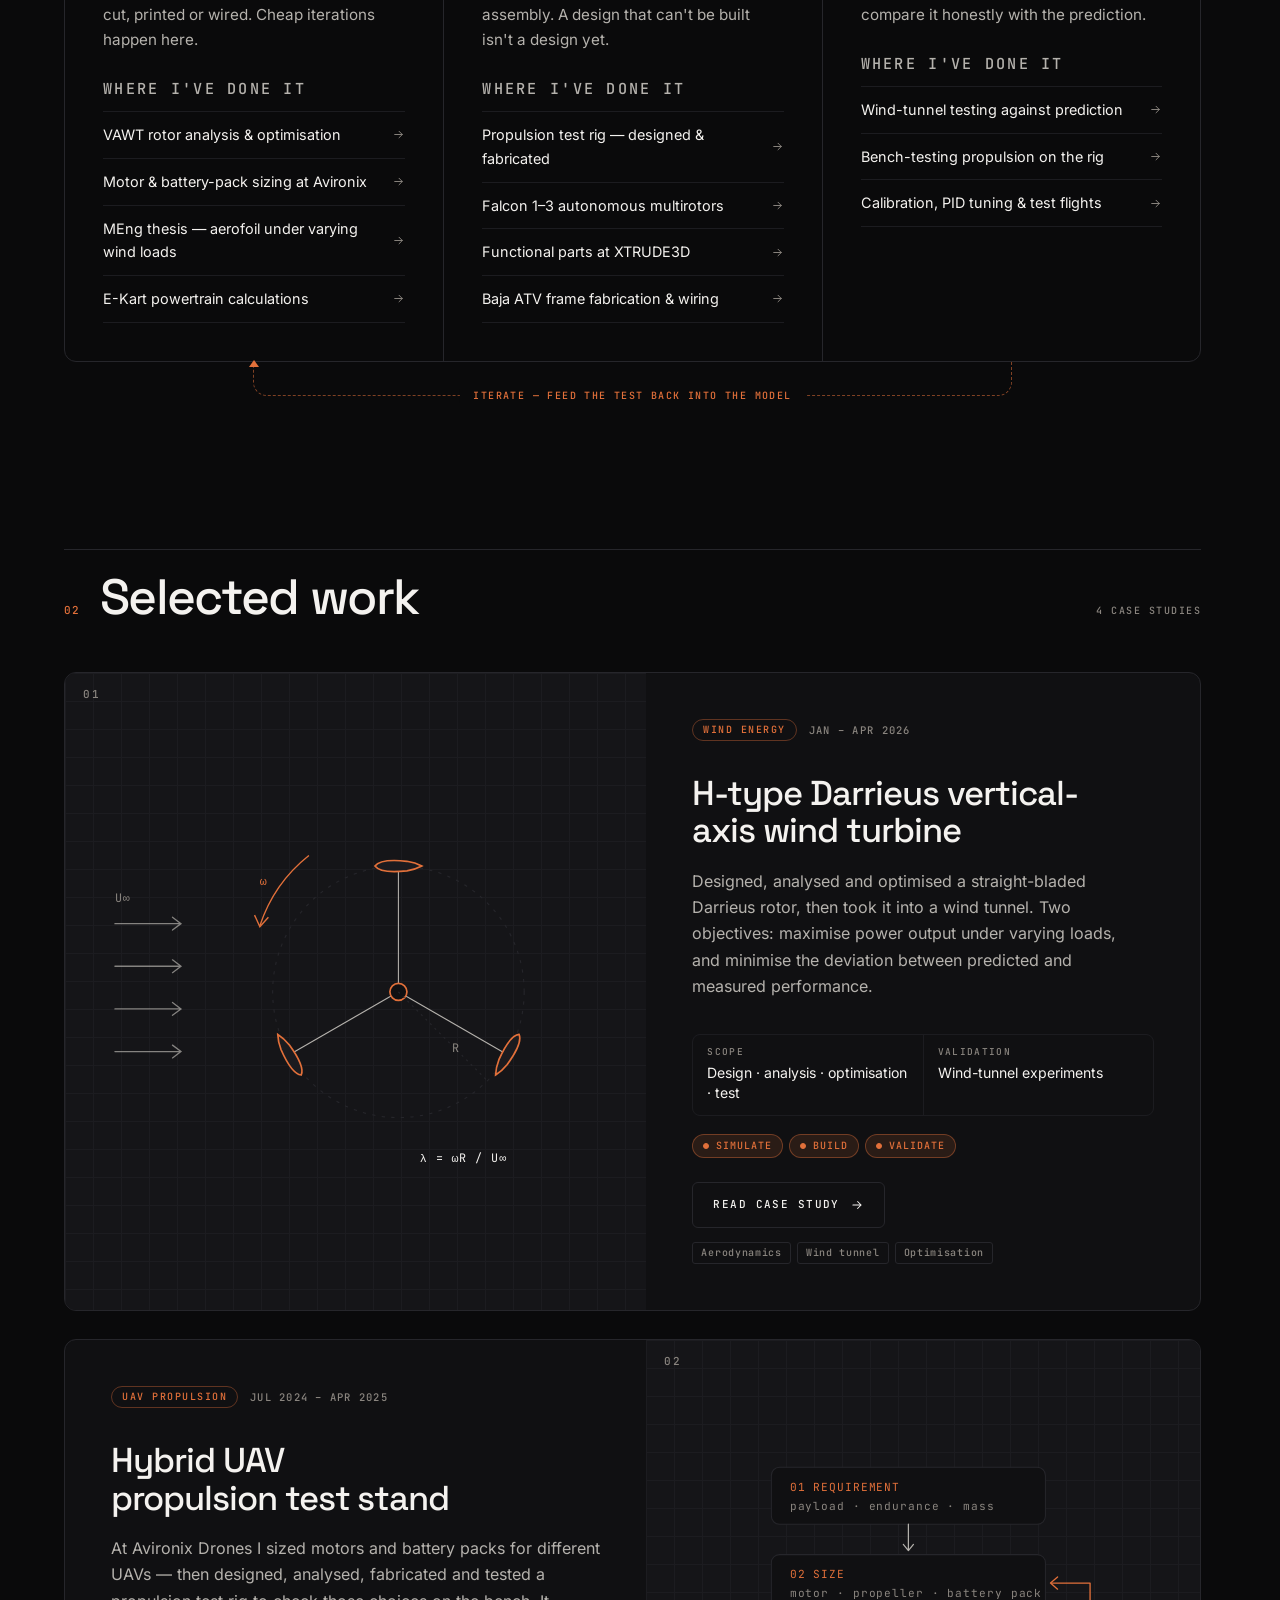
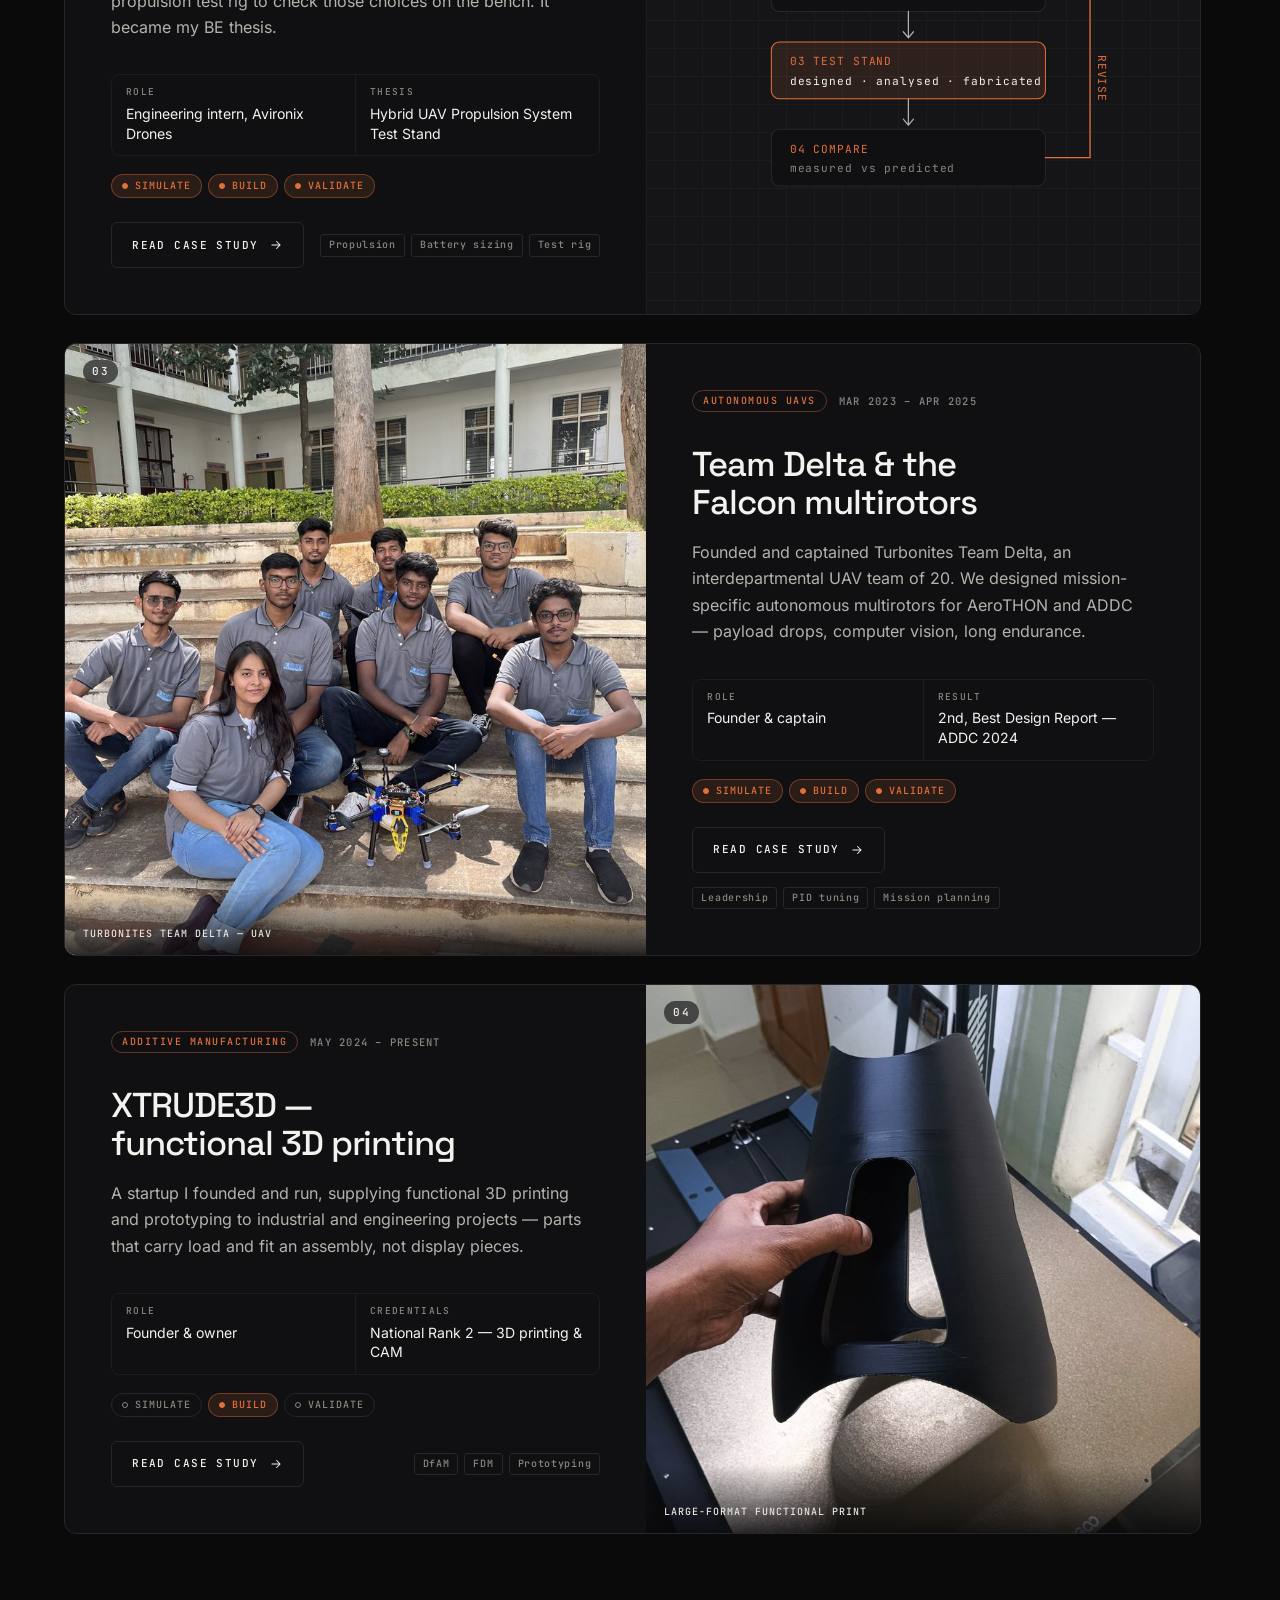
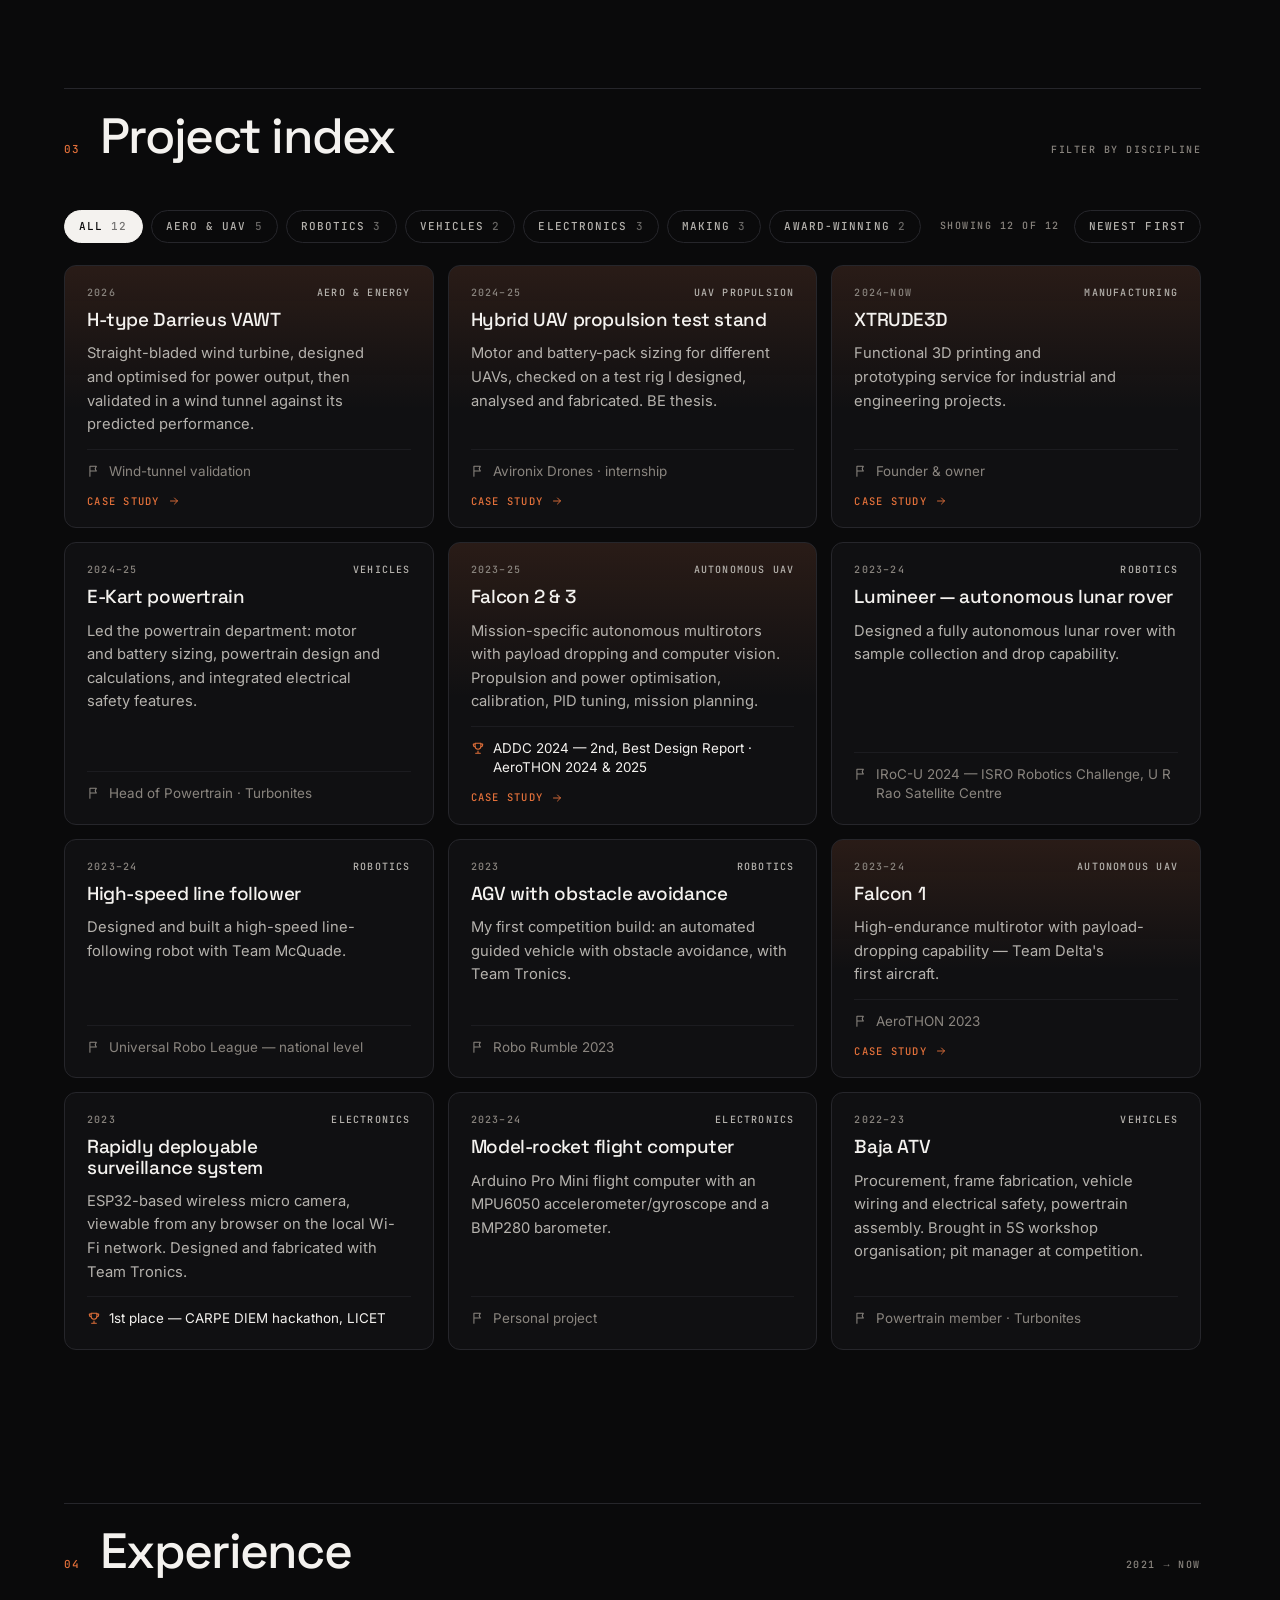
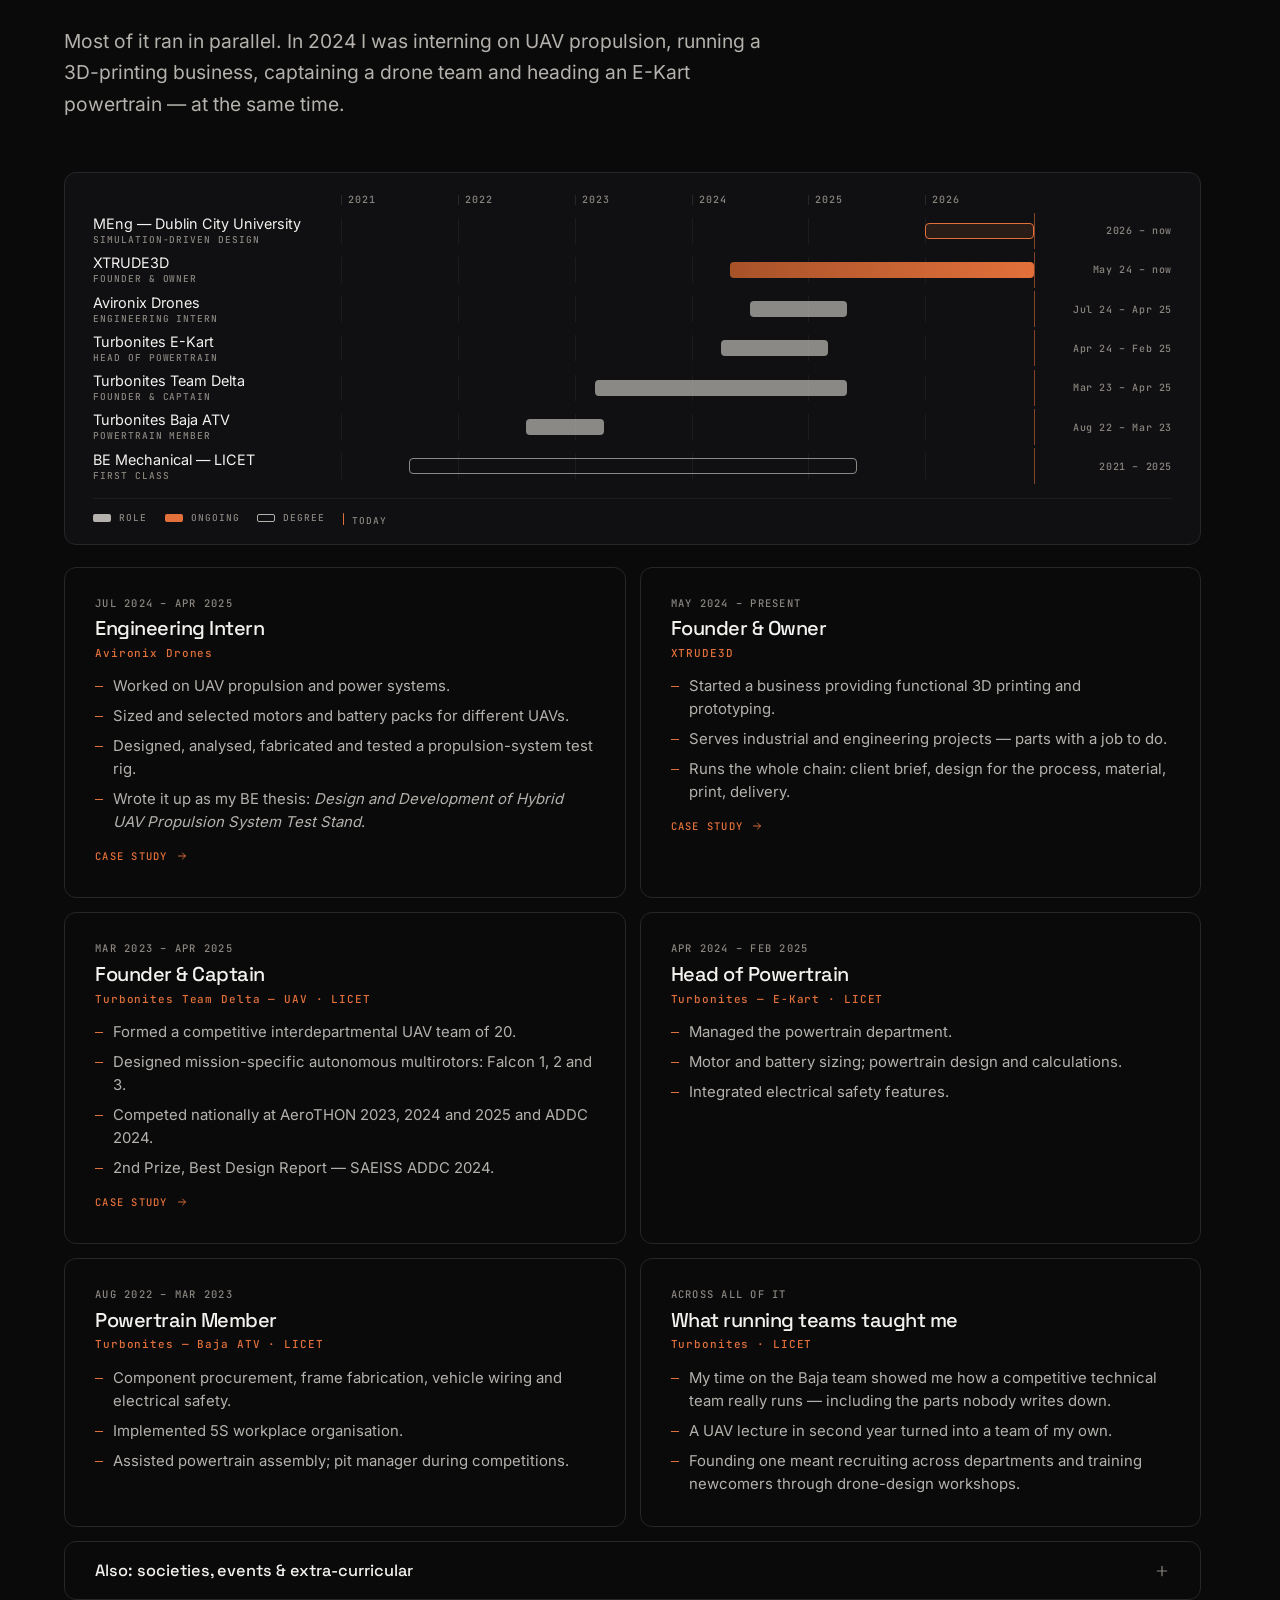
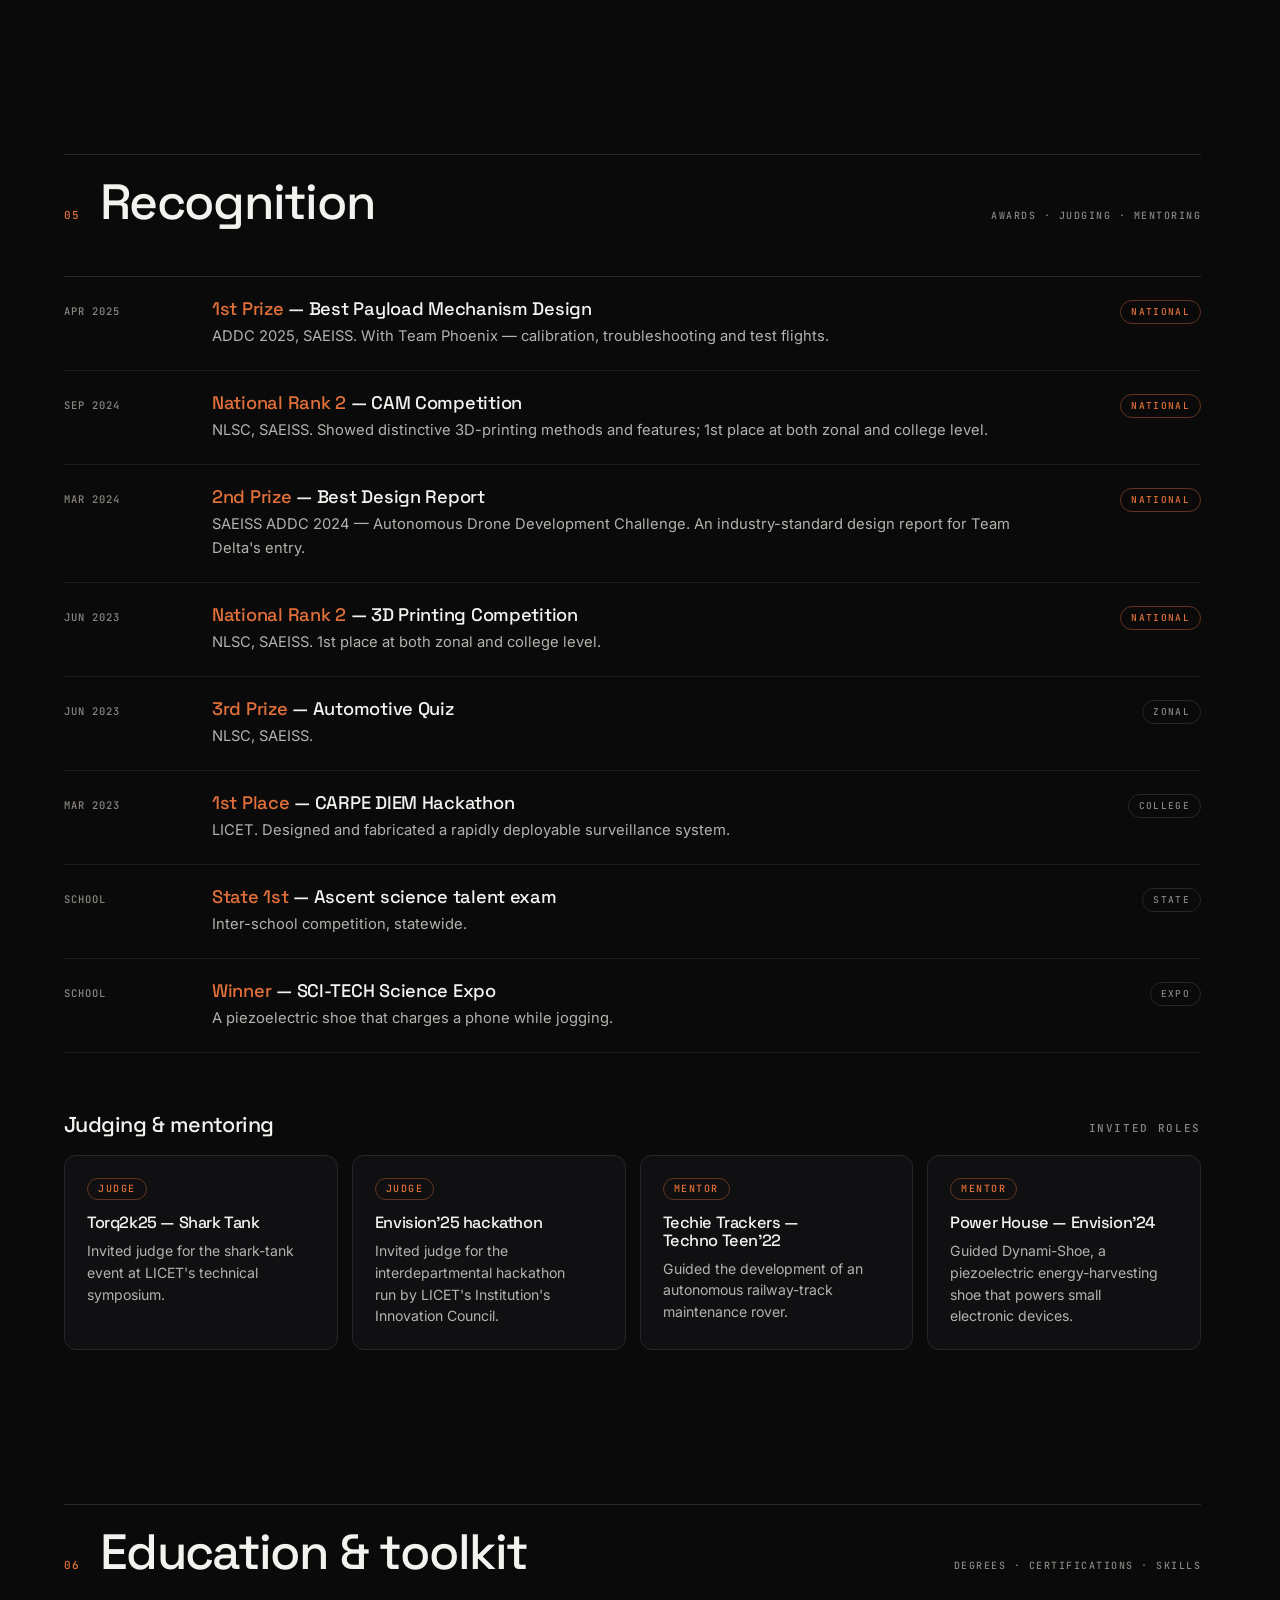
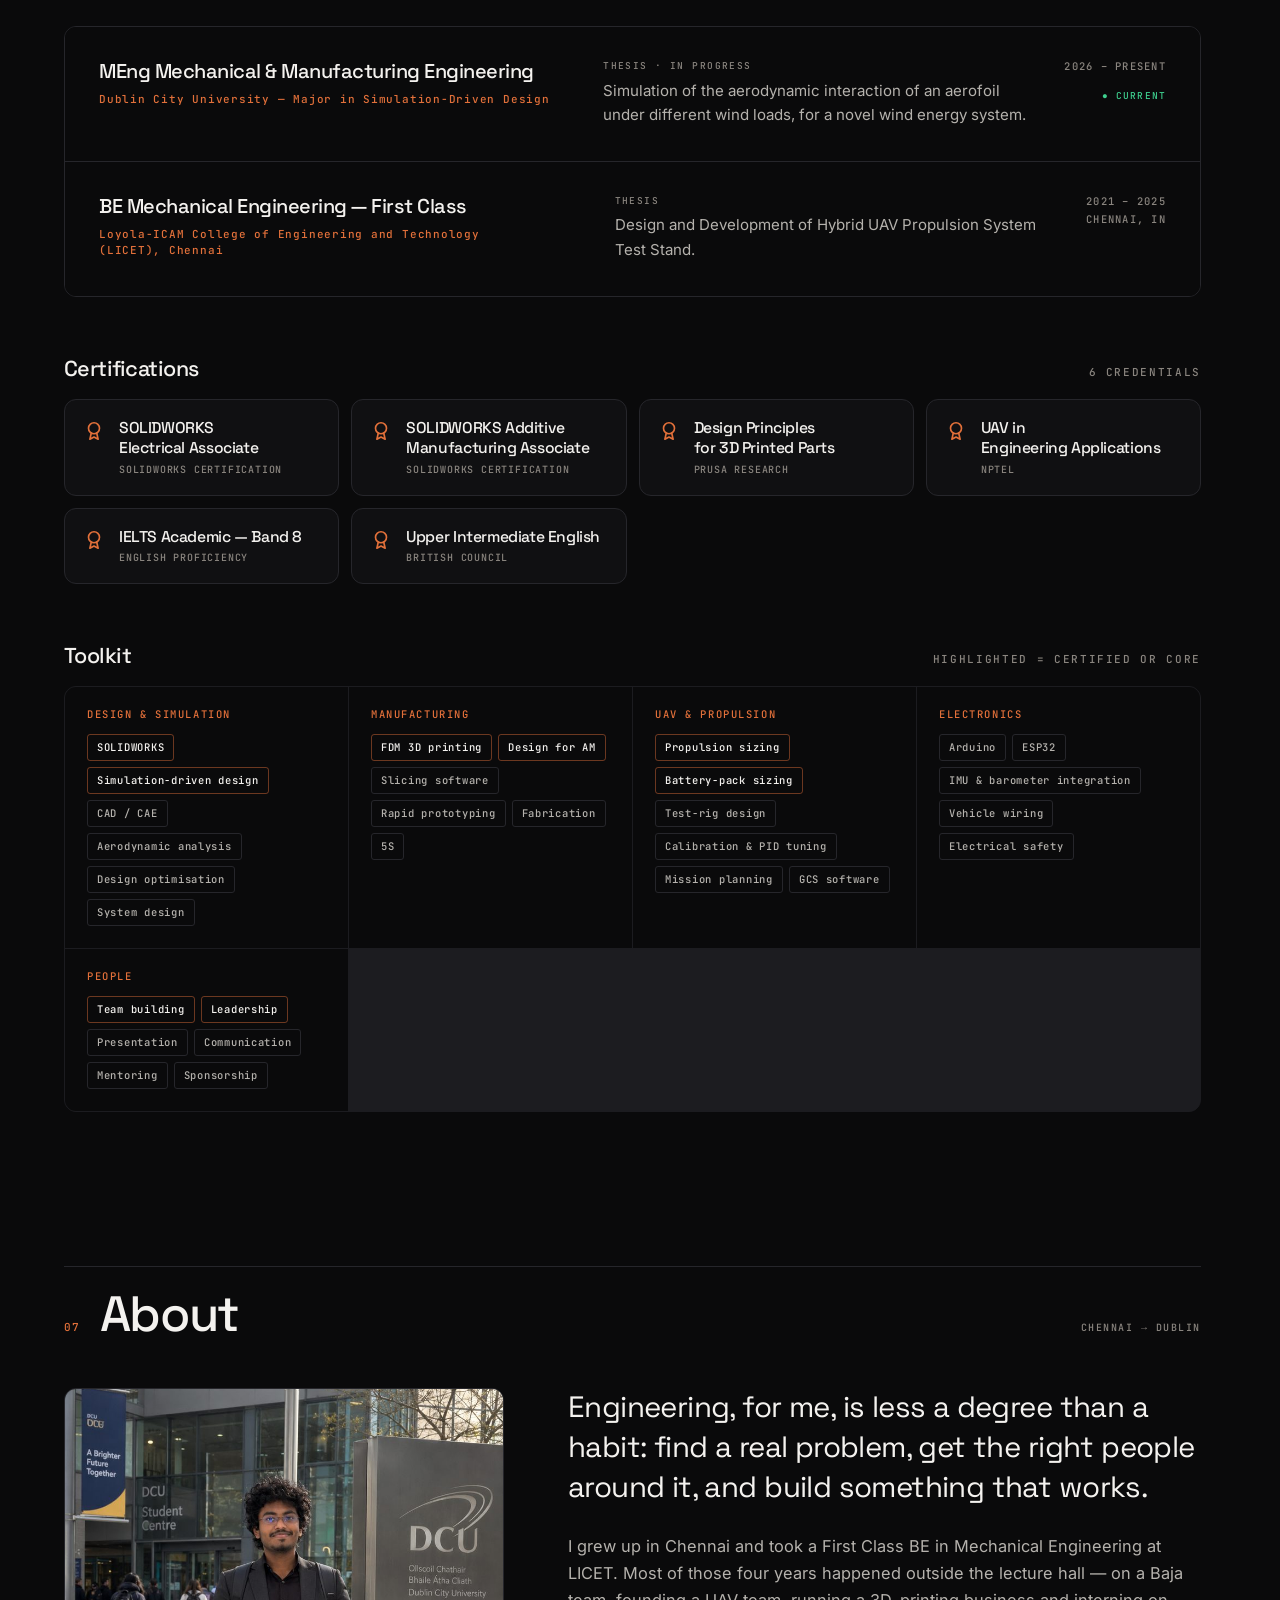
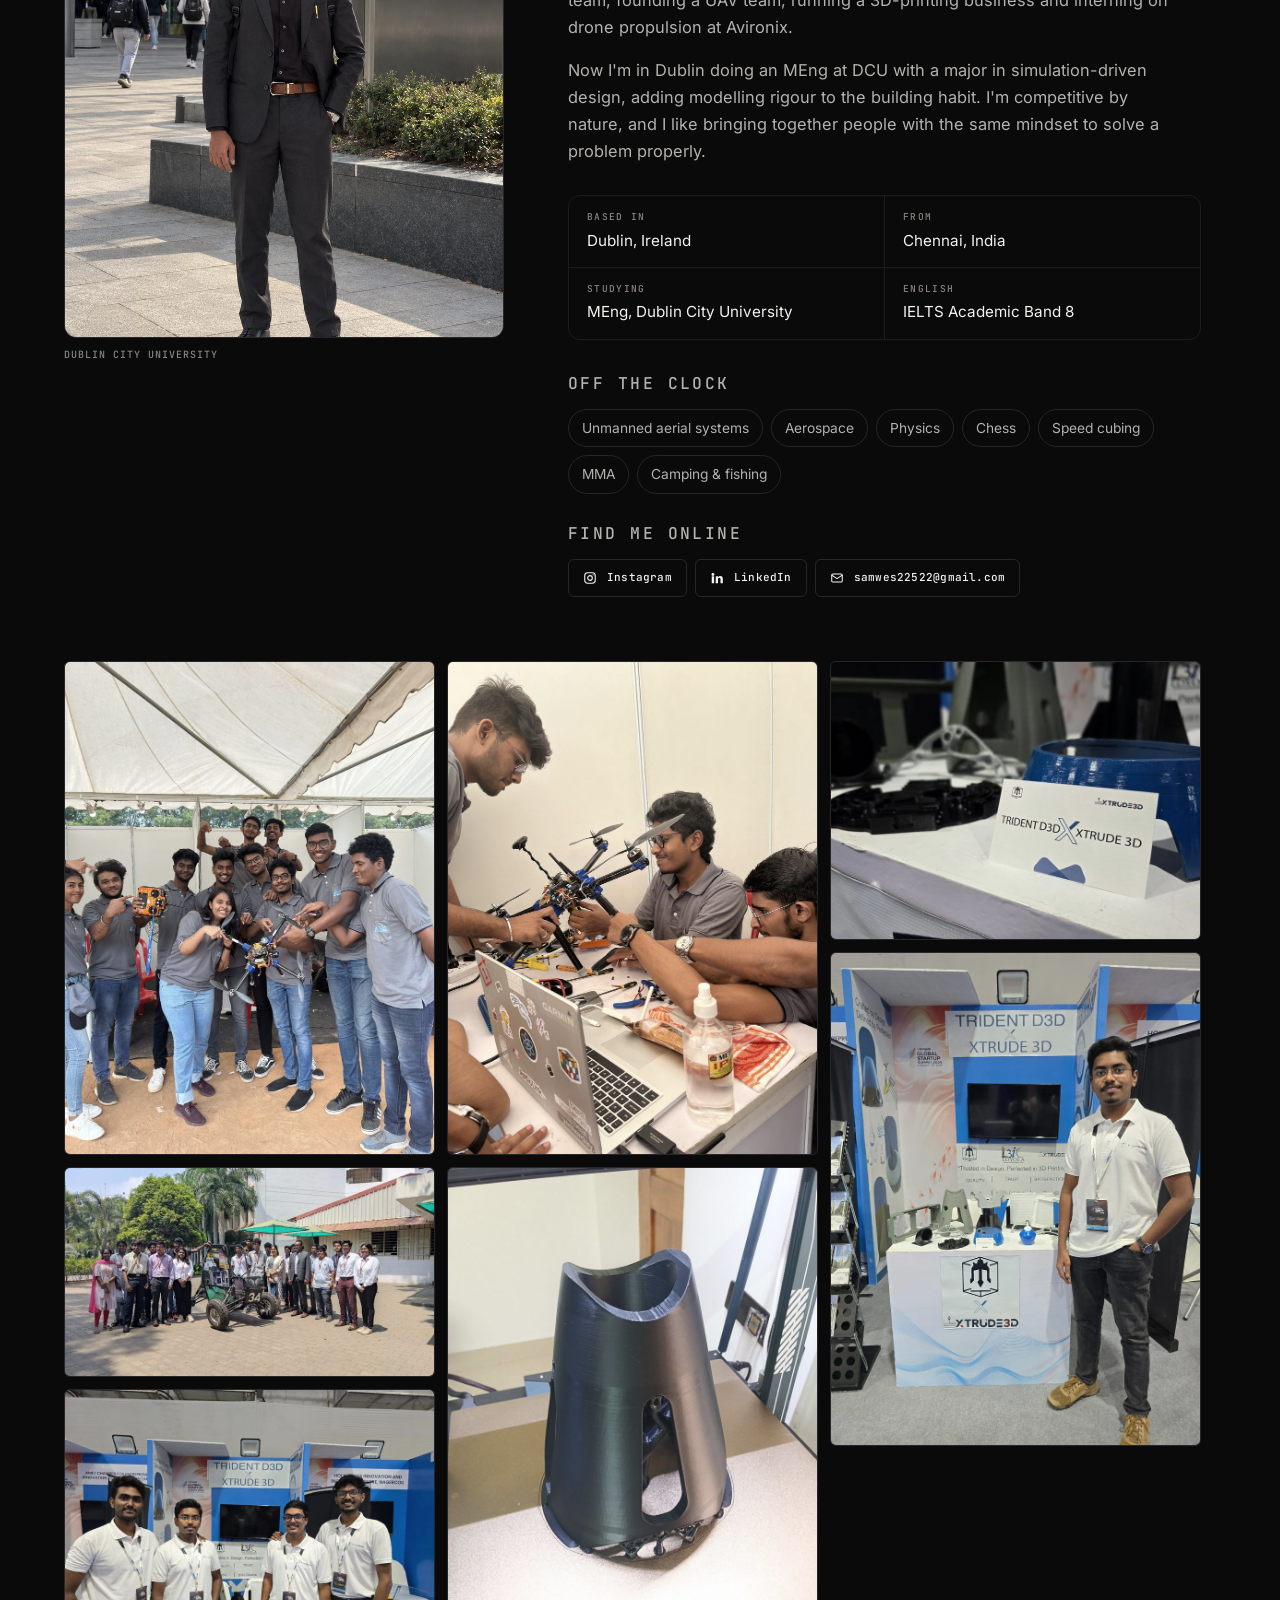
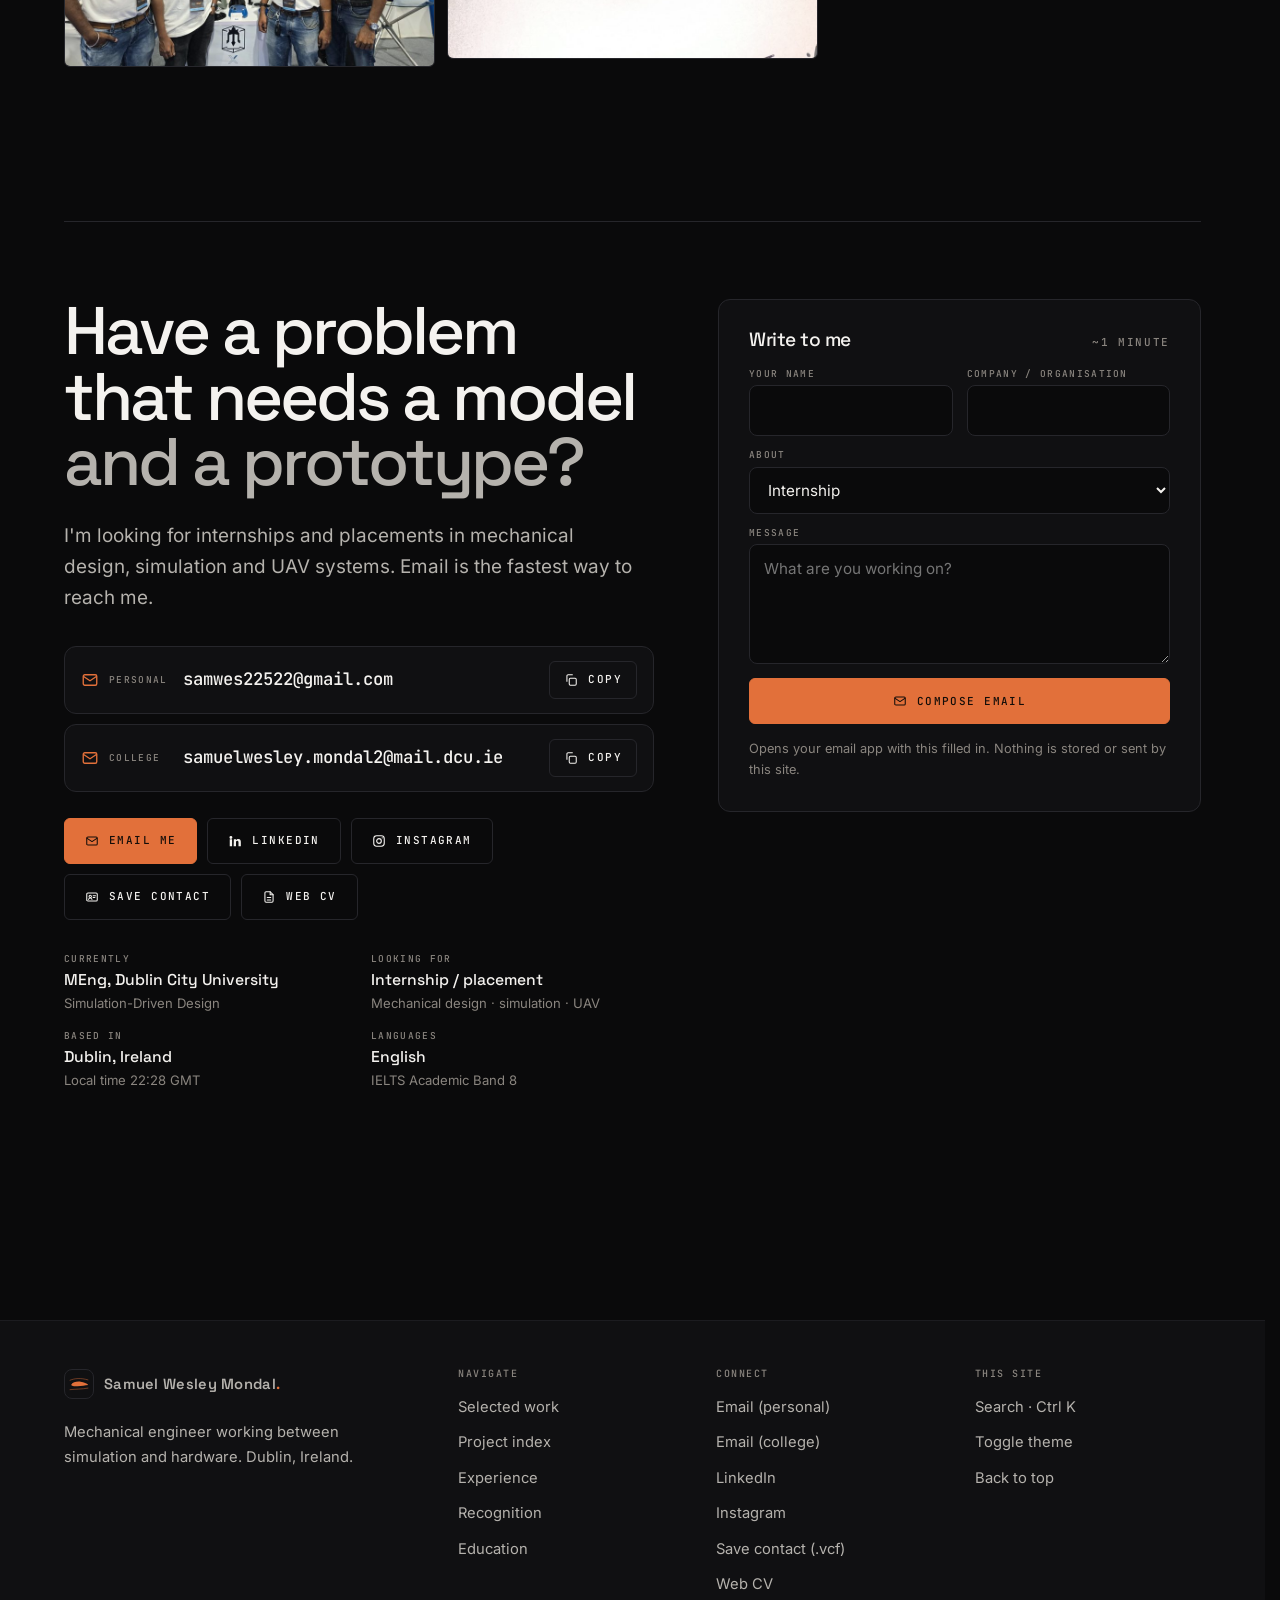
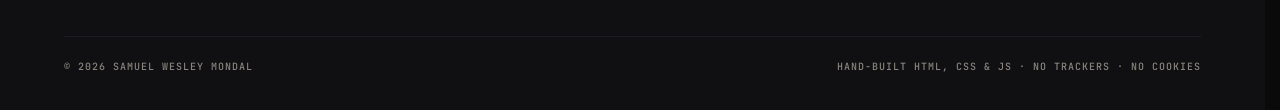
==== commit 2772df8d: "Add personal email, fix LinkedIn URL, add Instagram to About, enlarge hero photo Co-Authored-By: Cla" ====
--- a/index.html
+++ b/index.html
@@ -40,8 +40,8 @@
   "jobTitle": "Mechanical Engineer",
   "url": "https://samuelwesleymondal.com/",
   "image": "https://samuelwesleymondal.com/images/portrait-800.jpg",
-  "email": "mailto:samuelwesley.mondal2@mail.dcu.ie",
-  "sameAs": ["https://www.linkedin.com/in/samuel-wesley-mondal", "https://www.instagram.com/samwes22522"],
+  "email": ["mailto:samwes22522@gmail.com", "mailto:samuelwesley.mondal2@mail.dcu.ie"],
+  "sameAs": ["https://www.linkedin.com/in/samuel-wesley-mondal/", "https://www.instagram.com/samwes22522"],
   "address": { "@type": "PostalAddress", "addressLocality": "Dublin", "addressCountry": "IE" },
   "affiliation": { "@type": "CollegeOrUniversity", "name": "Dublin City University" },
   "alumniOf": { "@type": "CollegeOrUniversity", "name": "Loyola-ICAM College of Engineering and Technology" },
@@ -678,6 +678,12 @@
         </dl>
         <p class="mono" style="margin-bottom:12px">Off the clock</p>
         <ul class="interests"><li>Unmanned aerial systems</li><li>Aerospace</li><li>Physics</li><li>Chess</li><li>Speed cubing</li><li>MMA</li><li>Camping &amp; fishing</li></ul>
+        <p class="mono" style="margin:26px 0 12px">Find me online</p>
+        <div class="about-links">
+          <a class="btn btn-sm" href="https://www.instagram.com/samwes22522" target="_blank" rel="noopener noreferrer"><svg aria-hidden="true"><use href="#i-instagram"/></svg>Instagram</a>
+          <a class="btn btn-sm" href="https://www.linkedin.com/in/samuel-wesley-mondal/" target="_blank" rel="noopener noreferrer"><svg aria-hidden="true"><use href="#i-linkedin"/></svg>LinkedIn</a>
+          <a class="btn btn-sm" href="mailto:samwes22522@gmail.com"><svg aria-hidden="true"><use href="#i-mail"/></svg>samwes22522@gmail.com</a>
+        </div>
       </div>
     </div>
 
@@ -702,12 +708,19 @@
         <p class="lede">I'm looking for internships and placements in mechanical design, simulation and UAV systems. Email is the fastest way to reach me.</p>
         <div class="email-row">
           <svg aria-hidden="true" style="width:18px;height:18px;color:var(--accent)"><use href="#i-mail"/></svg>
+          <span class="email-k">Personal</span>
+          <a href="mailto:samwes22522@gmail.com">samwes22522@gmail.com</a>
+          <button class="btn btn-sm" type="button" data-copy="samwes22522@gmail.com"><svg aria-hidden="true"><use href="#i-copy"/></svg>Copy</button>
+        </div>
+        <div class="email-row">
+          <svg aria-hidden="true" style="width:18px;height:18px;color:var(--accent)"><use href="#i-mail"/></svg>
+          <span class="email-k">College</span>
           <a href="mailto:samuelwesley.mondal2@mail.dcu.ie">samuelwesley.mondal2@mail.dcu.ie</a>
           <button class="btn btn-sm" type="button" data-copy="samuelwesley.mondal2@mail.dcu.ie"><svg aria-hidden="true"><use href="#i-copy"/></svg>Copy</button>
         </div>
         <div class="contact-actions">
-          <a class="btn primary" href="mailto:samuelwesley.mondal2@mail.dcu.ie?subject=Hello%20Wesley"><svg aria-hidden="true"><use href="#i-mail"/></svg>Email me</a>
-          <a class="btn" href="https://www.linkedin.com/in/samuel-wesley-mondal" target="_blank" rel="noopener noreferrer"><svg aria-hidden="true"><use href="#i-linkedin"/></svg>LinkedIn</a>
+          <a class="btn primary" href="mailto:samwes22522@gmail.com?subject=Hello%20Wesley"><svg aria-hidden="true"><use href="#i-mail"/></svg>Email me</a>
+          <a class="btn" href="https://www.linkedin.com/in/samuel-wesley-mondal/" target="_blank" rel="noopener noreferrer"><svg aria-hidden="true"><use href="#i-linkedin"/></svg>LinkedIn</a>
           <a class="btn" href="https://www.instagram.com/samwes22522" target="_blank" rel="noopener noreferrer"><svg aria-hidden="true"><use href="#i-instagram"/></svg>Instagram</a>
           <a class="btn" href="samuel-wesley-mondal.vcf" download><svg aria-hidden="true"><use href="#i-card"/></svg>Save contact</a>
           <a class="btn" href="cv.html"><svg aria-hidden="true"><use href="#i-doc"/></svg>Web CV</a>
@@ -760,7 +773,7 @@
       </nav>
       <div>
         <h4>Connect</h4>
-        <ul><li><a href="mailto:samuelwesley.mondal2@mail.dcu.ie">Email</a></li><li><a href="https://www.linkedin.com/in/samuel-wesley-mondal" target="_blank" rel="noopener noreferrer">LinkedIn</a></li><li><a href="https://www.instagram.com/samwes22522" target="_blank" rel="noopener noreferrer">Instagram</a></li><li><a href="samuel-wesley-mondal.vcf" download>Save contact (.vcf)</a></li><li><a href="cv.html">Web CV</a></li></ul>
+        <ul><li><a href="mailto:samwes22522@gmail.com">Email (personal)</a></li><li><a href="mailto:samuelwesley.mondal2@mail.dcu.ie">Email (college)</a></li><li><a href="https://www.linkedin.com/in/samuel-wesley-mondal/" target="_blank" rel="noopener noreferrer">LinkedIn</a></li><li><a href="https://www.instagram.com/samwes22522" target="_blank" rel="noopener noreferrer">Instagram</a></li><li><a href="samuel-wesley-mondal.vcf" download>Save contact (.vcf)</a></li><li><a href="cv.html">Web CV</a></li></ul>
       </div>
       <div>
         <h4>This site</h4>
@@ -1123,8 +1136,8 @@
     <a href="#contact"><span>08</span>Contact</a>
   </nav>
   <div class="menu-foot">
-    <a class="btn primary btn-sm" href="mailto:samuelwesley.mondal2@mail.dcu.ie"><svg aria-hidden="true"><use href="#i-mail"/></svg>Email</a>
-    <a class="btn btn-sm" href="https://www.linkedin.com/in/samuel-wesley-mondal" target="_blank" rel="noopener noreferrer"><svg aria-hidden="true"><use href="#i-linkedin"/></svg>LinkedIn</a>
+    <a class="btn primary btn-sm" href="mailto:samwes22522@gmail.com"><svg aria-hidden="true"><use href="#i-mail"/></svg>Email</a>
+    <a class="btn btn-sm" href="https://www.linkedin.com/in/samuel-wesley-mondal/" target="_blank" rel="noopener noreferrer"><svg aria-hidden="true"><use href="#i-linkedin"/></svg>LinkedIn</a>
     <a class="btn btn-sm" href="https://www.instagram.com/samwes22522" target="_blank" rel="noopener noreferrer"><svg aria-hidden="true"><use href="#i-instagram"/></svg>Instagram</a>
     <a class="btn btn-sm" href="cv.html"><svg aria-hidden="true"><use href="#i-doc"/></svg>Web CV</a>
     <button class="btn btn-sm" type="button" data-theme-toggle><svg aria-hidden="true"><use href="#i-moon"/></svg>Theme</button>
--- a/assets/css/site.css
+++ b/assets/css/site.css
@@ -258,8 +258,8 @@
 .hero-copy{max-width:680px;}
 
 .idcard{display:flex;align-items:center;gap:18px;margin-bottom:26px;}
-.idcard img{width:84px;height:84px;border-radius:50%;object-fit:cover;object-position:50% 18%;border:1px solid var(--line);}
-.idcard-role{font:500 17px/1.2 var(--display);margin:0 0 4px;}
+.idcard img{width:96px;height:96px;border-radius:50%;object-fit:cover;object-position:50% 18%;border:1px solid var(--line);}
+.idcard-role{font:500 18px/1.2 var(--display);margin:0 0 4px;}
 .idcard .mono{font-size:10px;margin:0;}
 
 .status{
@@ -619,6 +619,10 @@
 .email-row{display:flex;align-items:center;gap:10px;flex-wrap:wrap;padding:14px 16px;border:1px solid var(--line);border-radius:var(--r-lg);background:var(--bg-2);margin-bottom:26px;}
 .email-row a{font:500 clamp(.92rem,1.6vw,1.08rem)/1.3 var(--mono);text-decoration:none;word-break:break-all;flex:1;min-width:0;}
 .email-row a:hover{color:var(--accent);}
+.email-row + .email-row{margin-top:-16px;}
+.email-k{font:500 9.5px/1 var(--mono);letter-spacing:.14em;text-transform:uppercase;color:var(--muted);min-width:64px;}
+.about-links{display:flex;flex-wrap:wrap;gap:8px;}
+.about-links .btn{text-transform:none;letter-spacing:.02em;}
 .glance{display:grid;grid-template-columns:repeat(2,minmax(0,1fr));gap:18px 24px;}
 .glance dt{font:500 9.5px/1 var(--mono);letter-spacing:.14em;text-transform:uppercase;color:var(--muted);margin-bottom:7px;}
 .glance dd{font:500 .98rem/1.35 var(--display);}
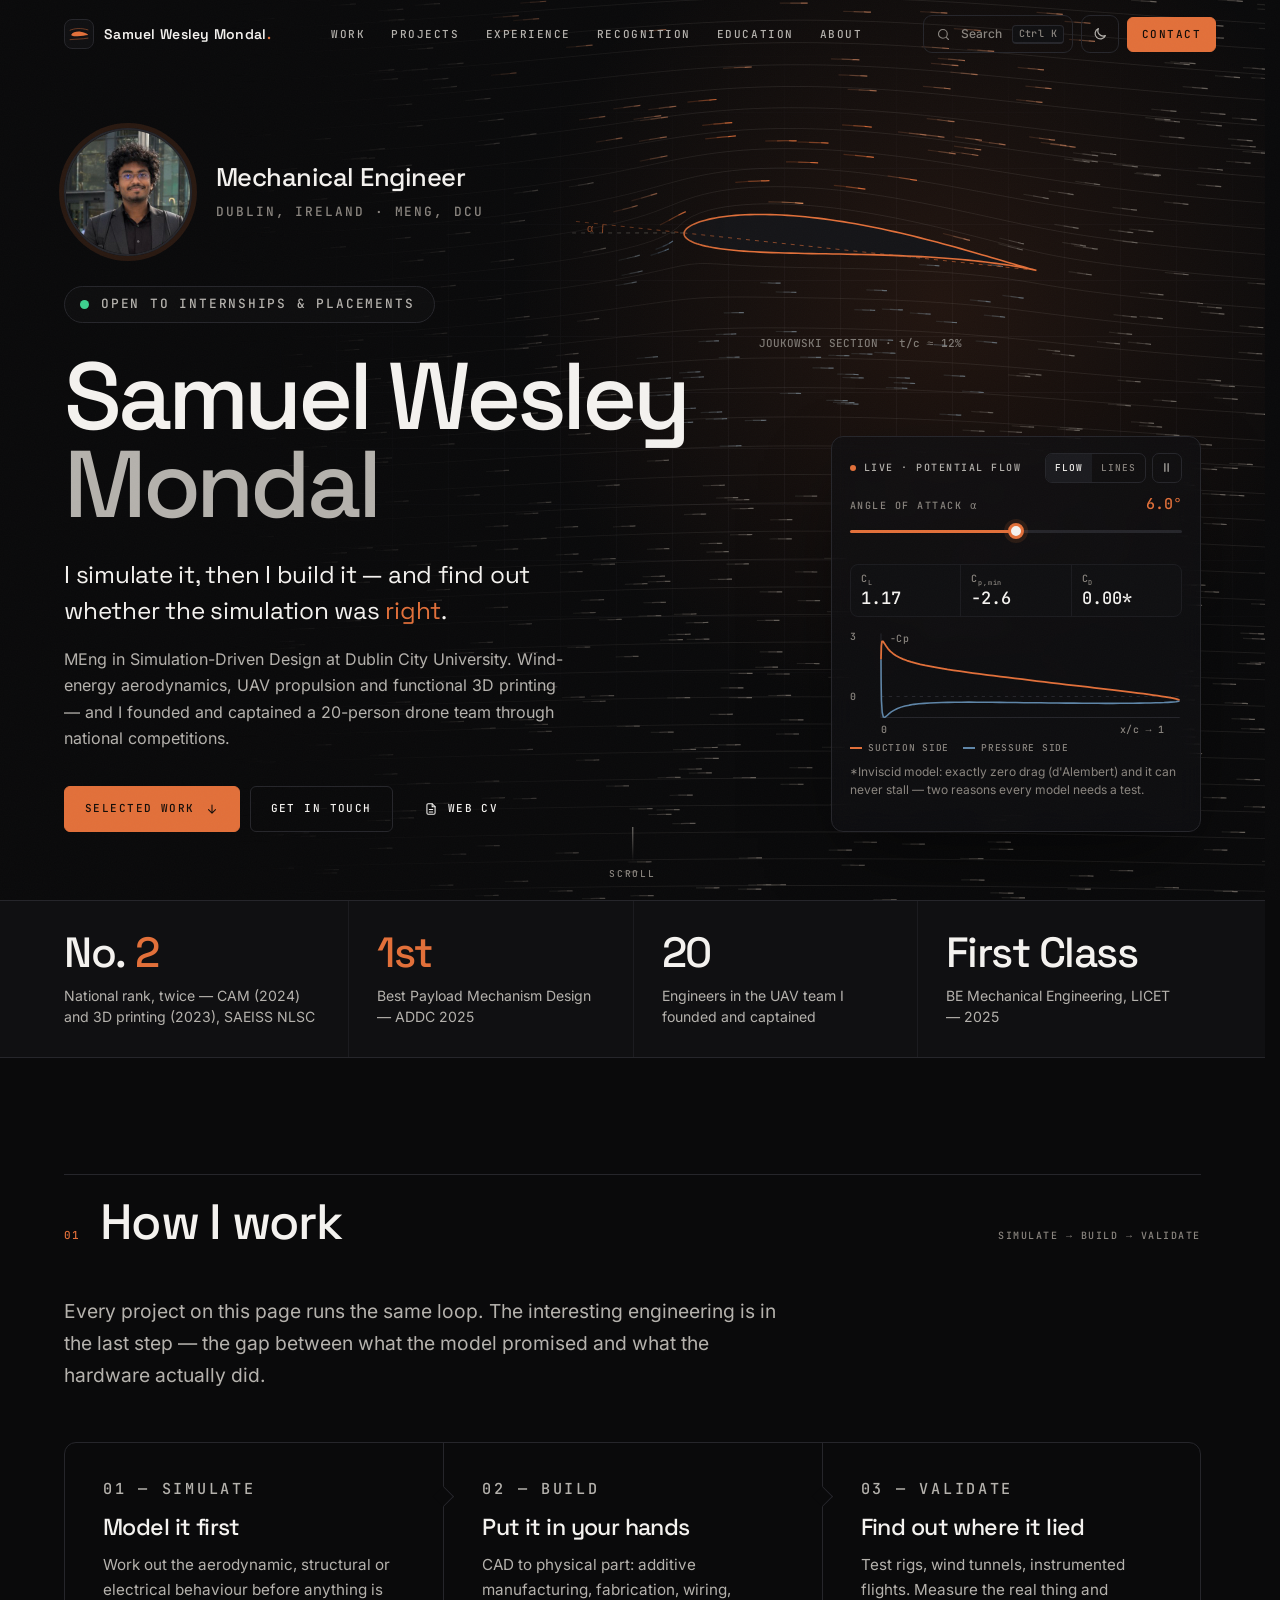
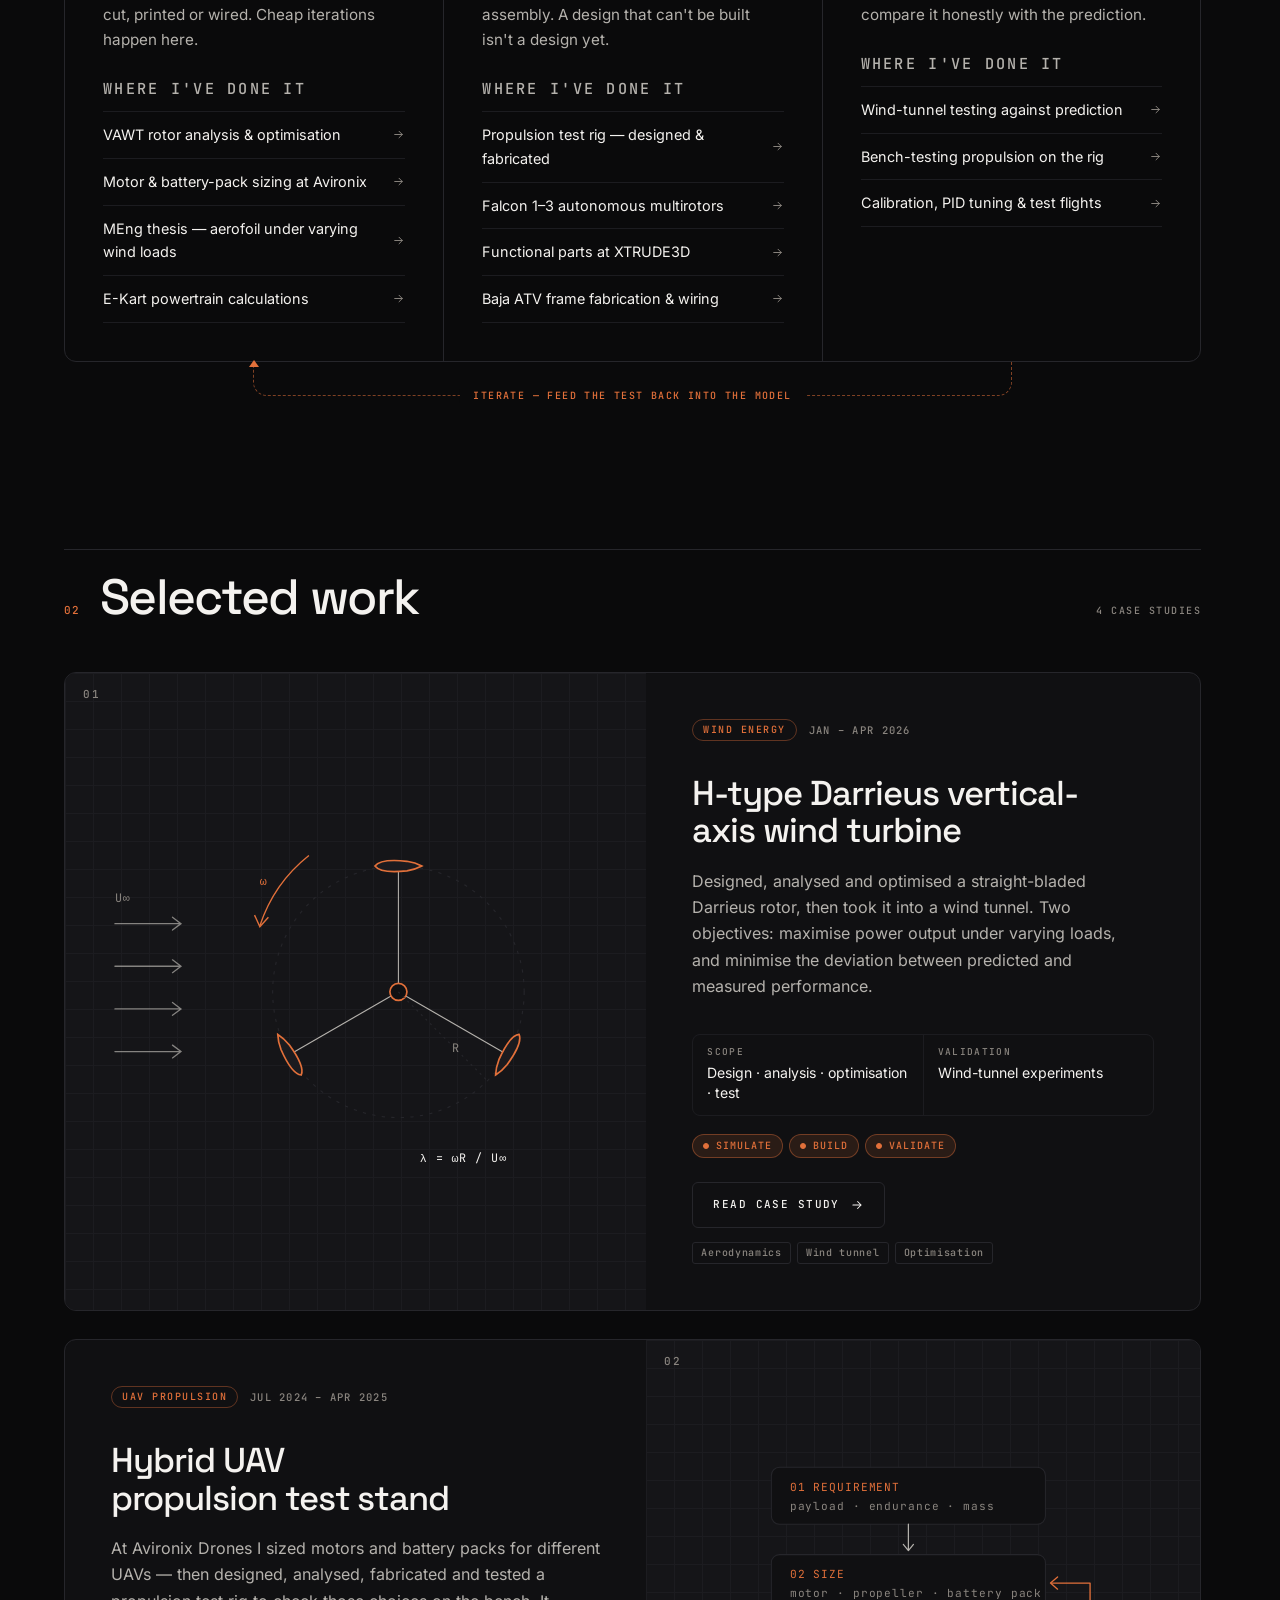
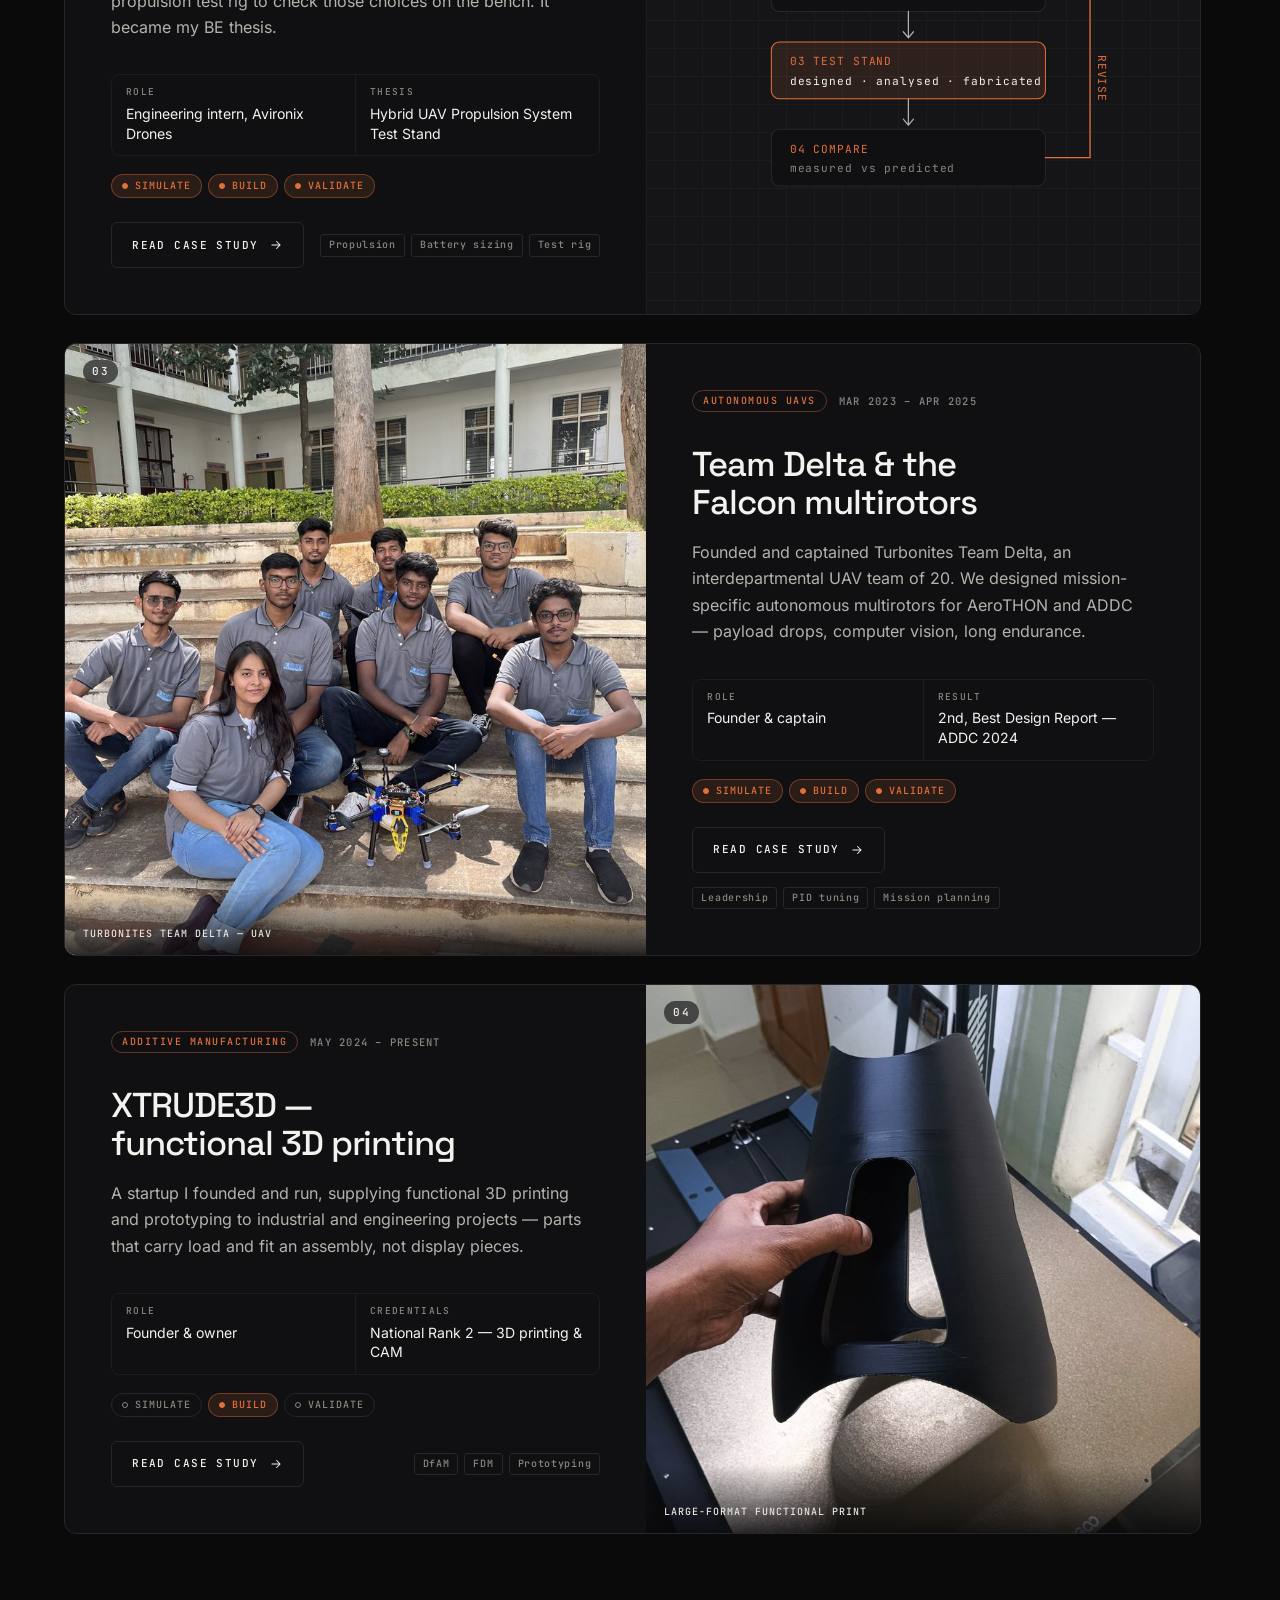
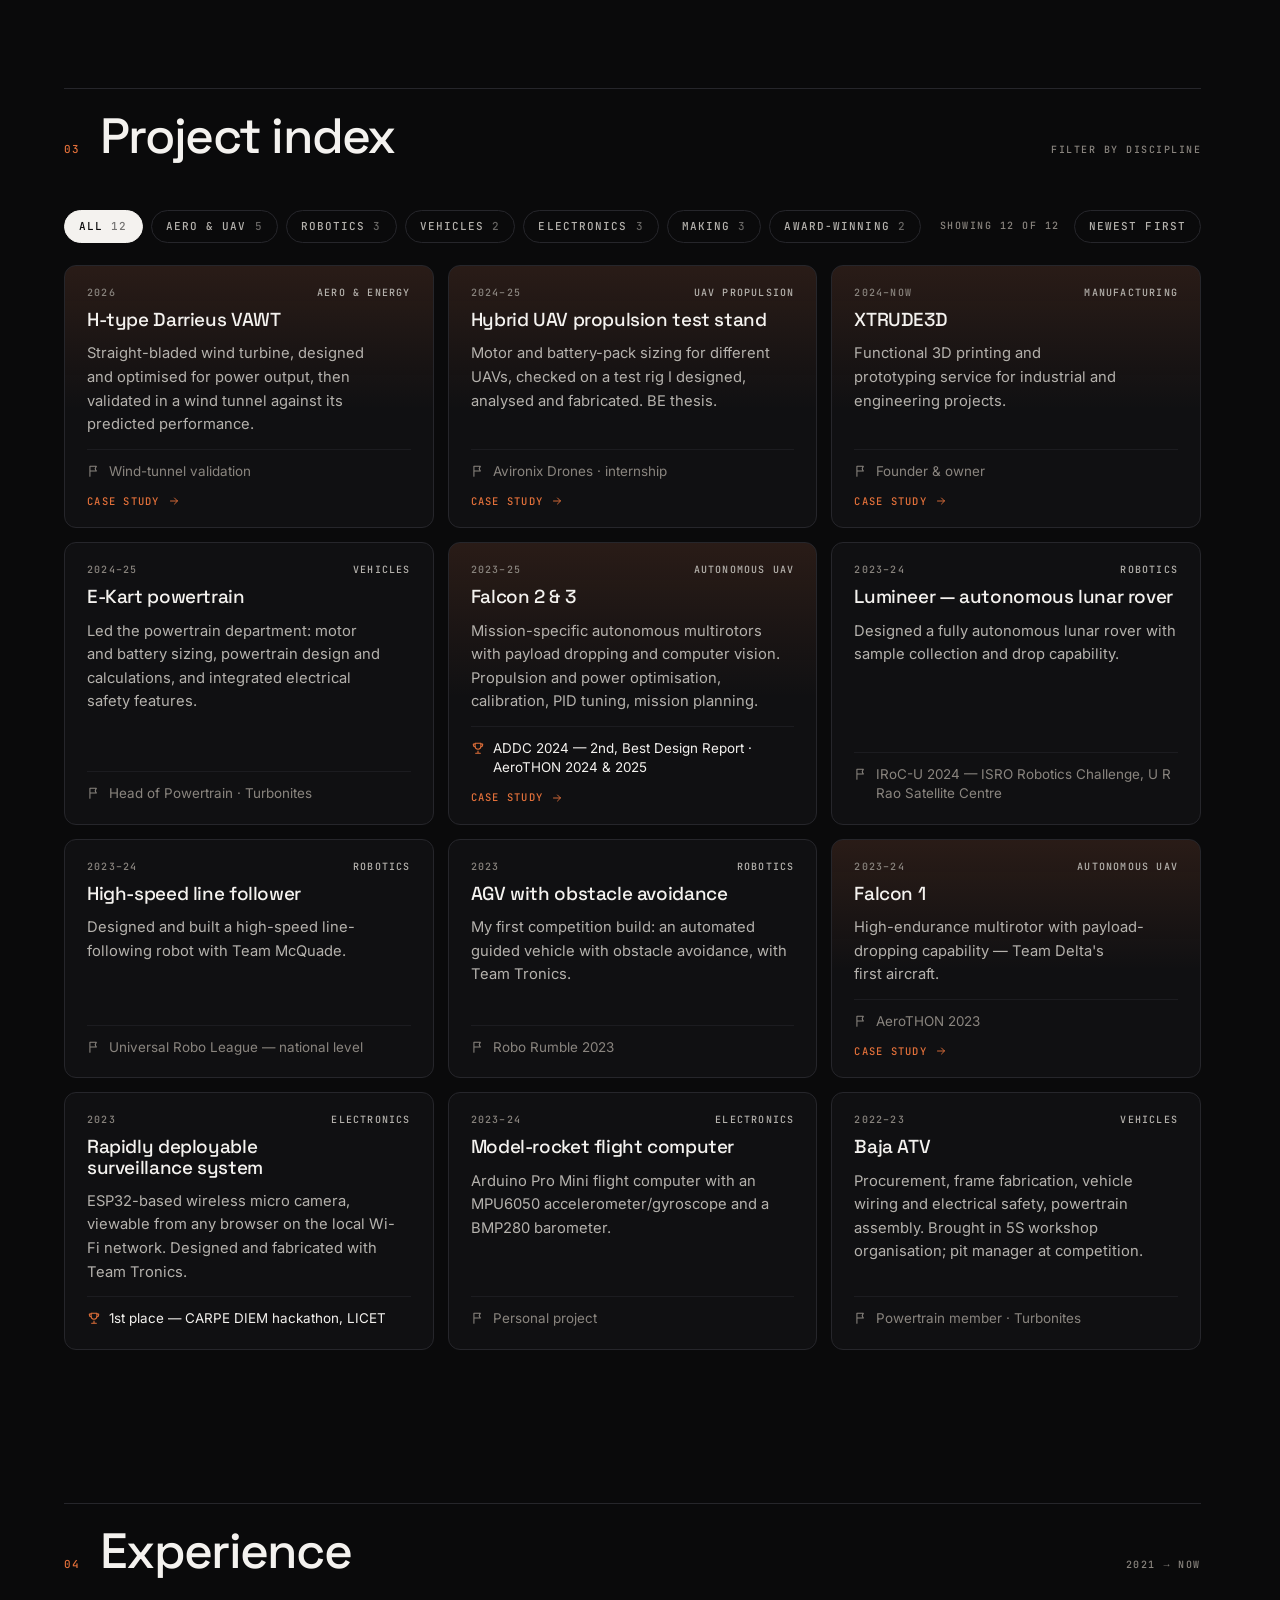
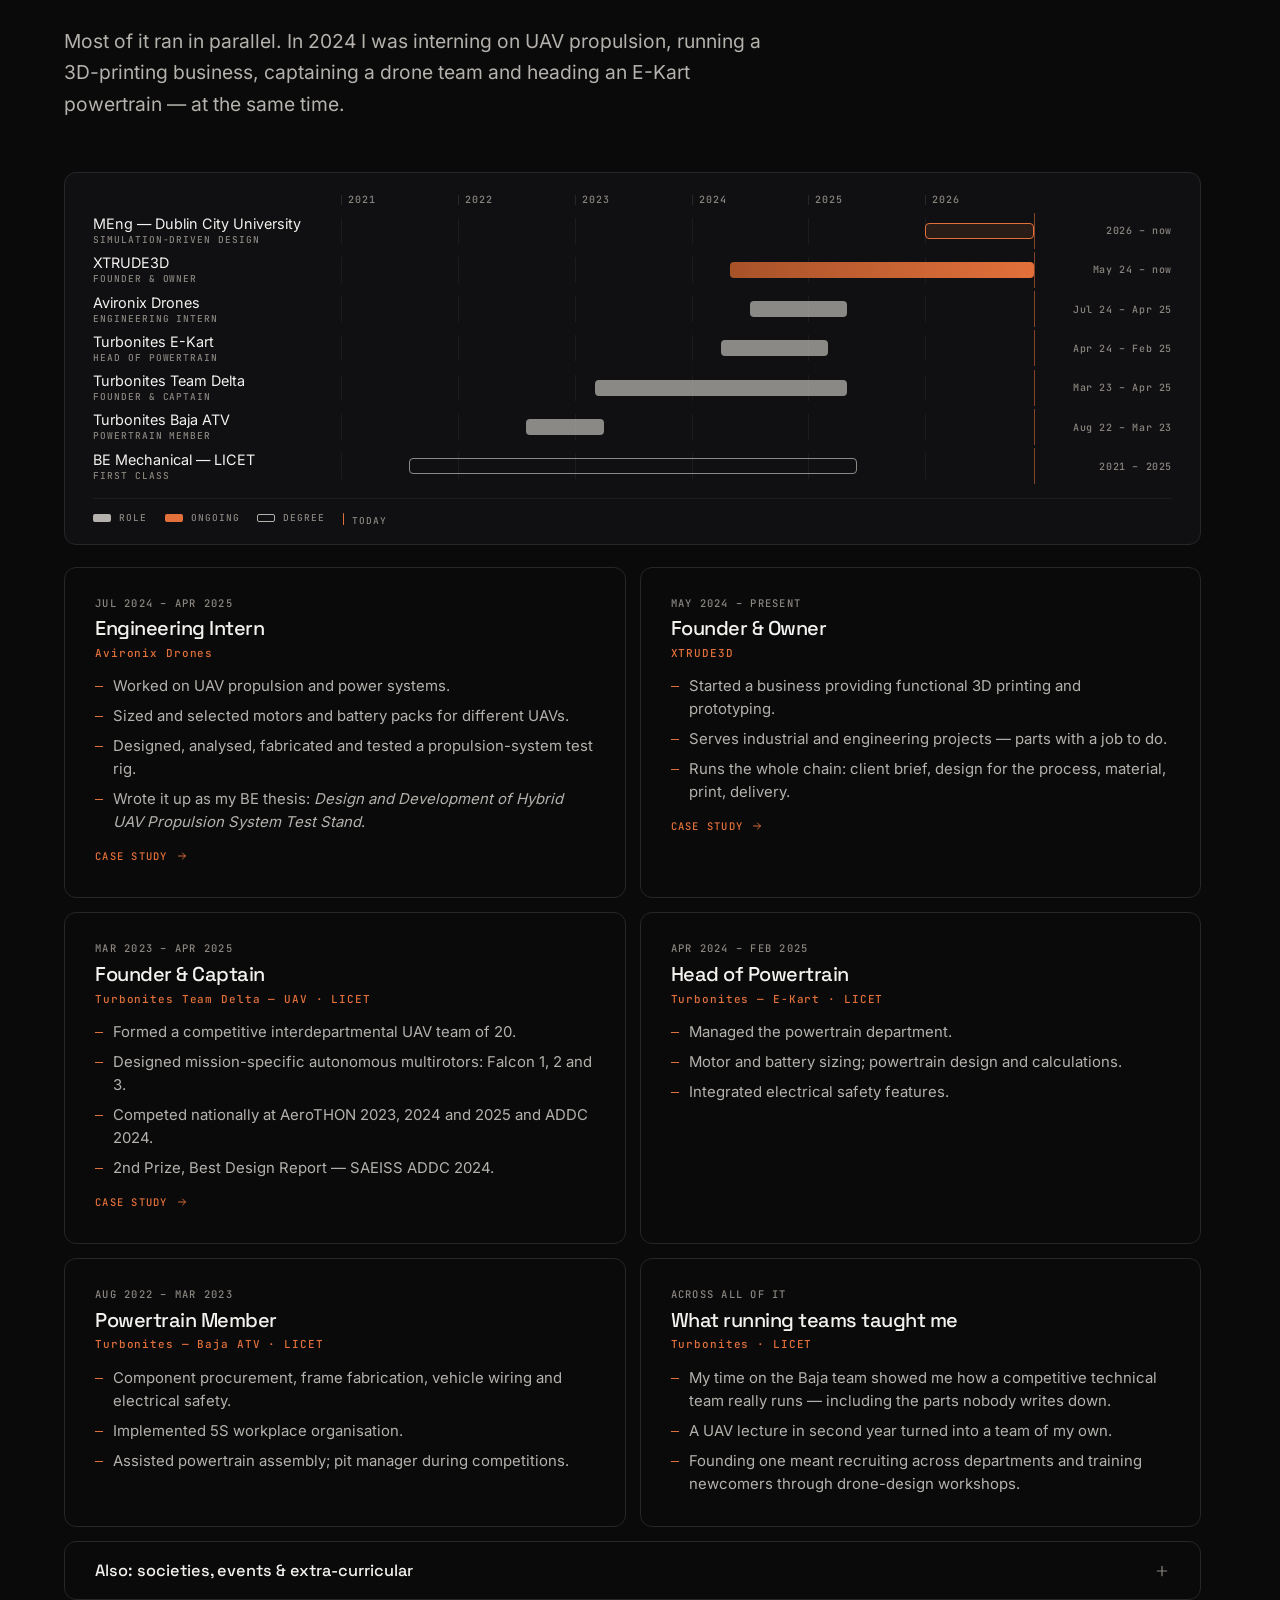
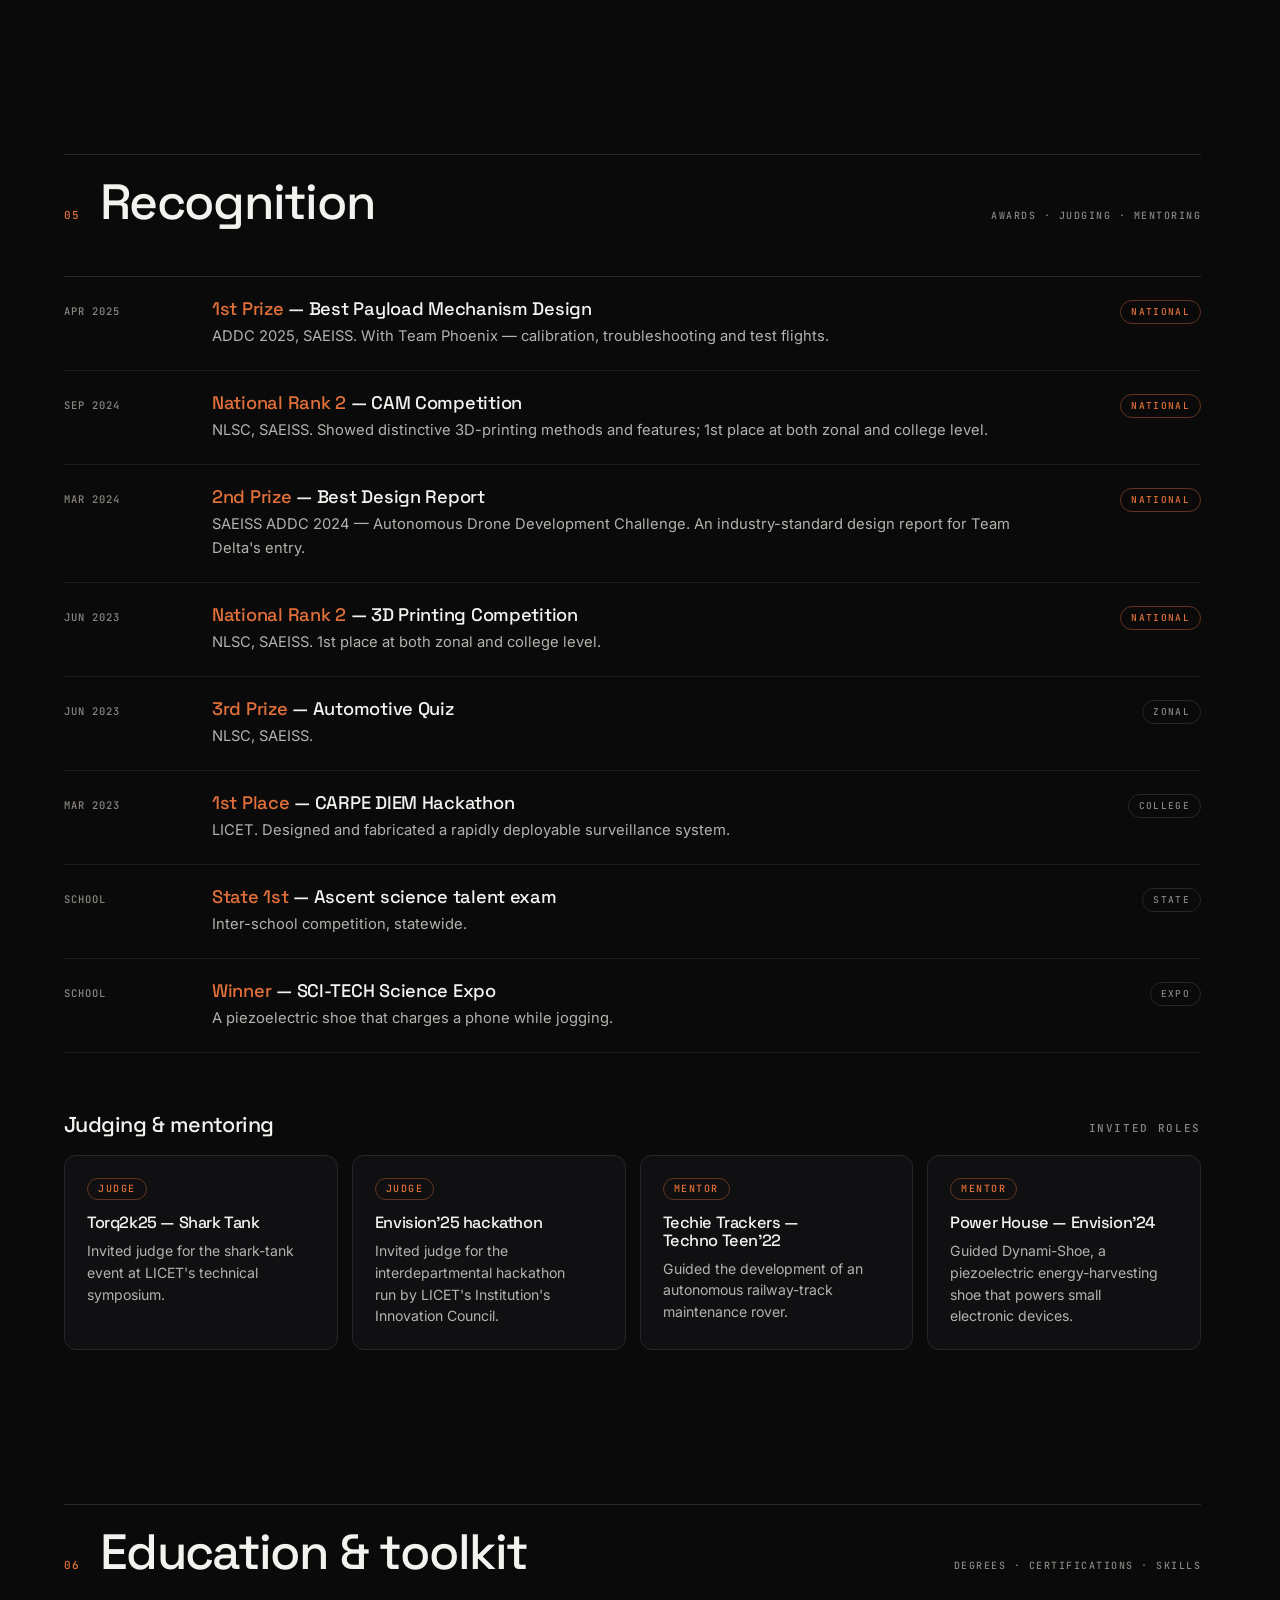
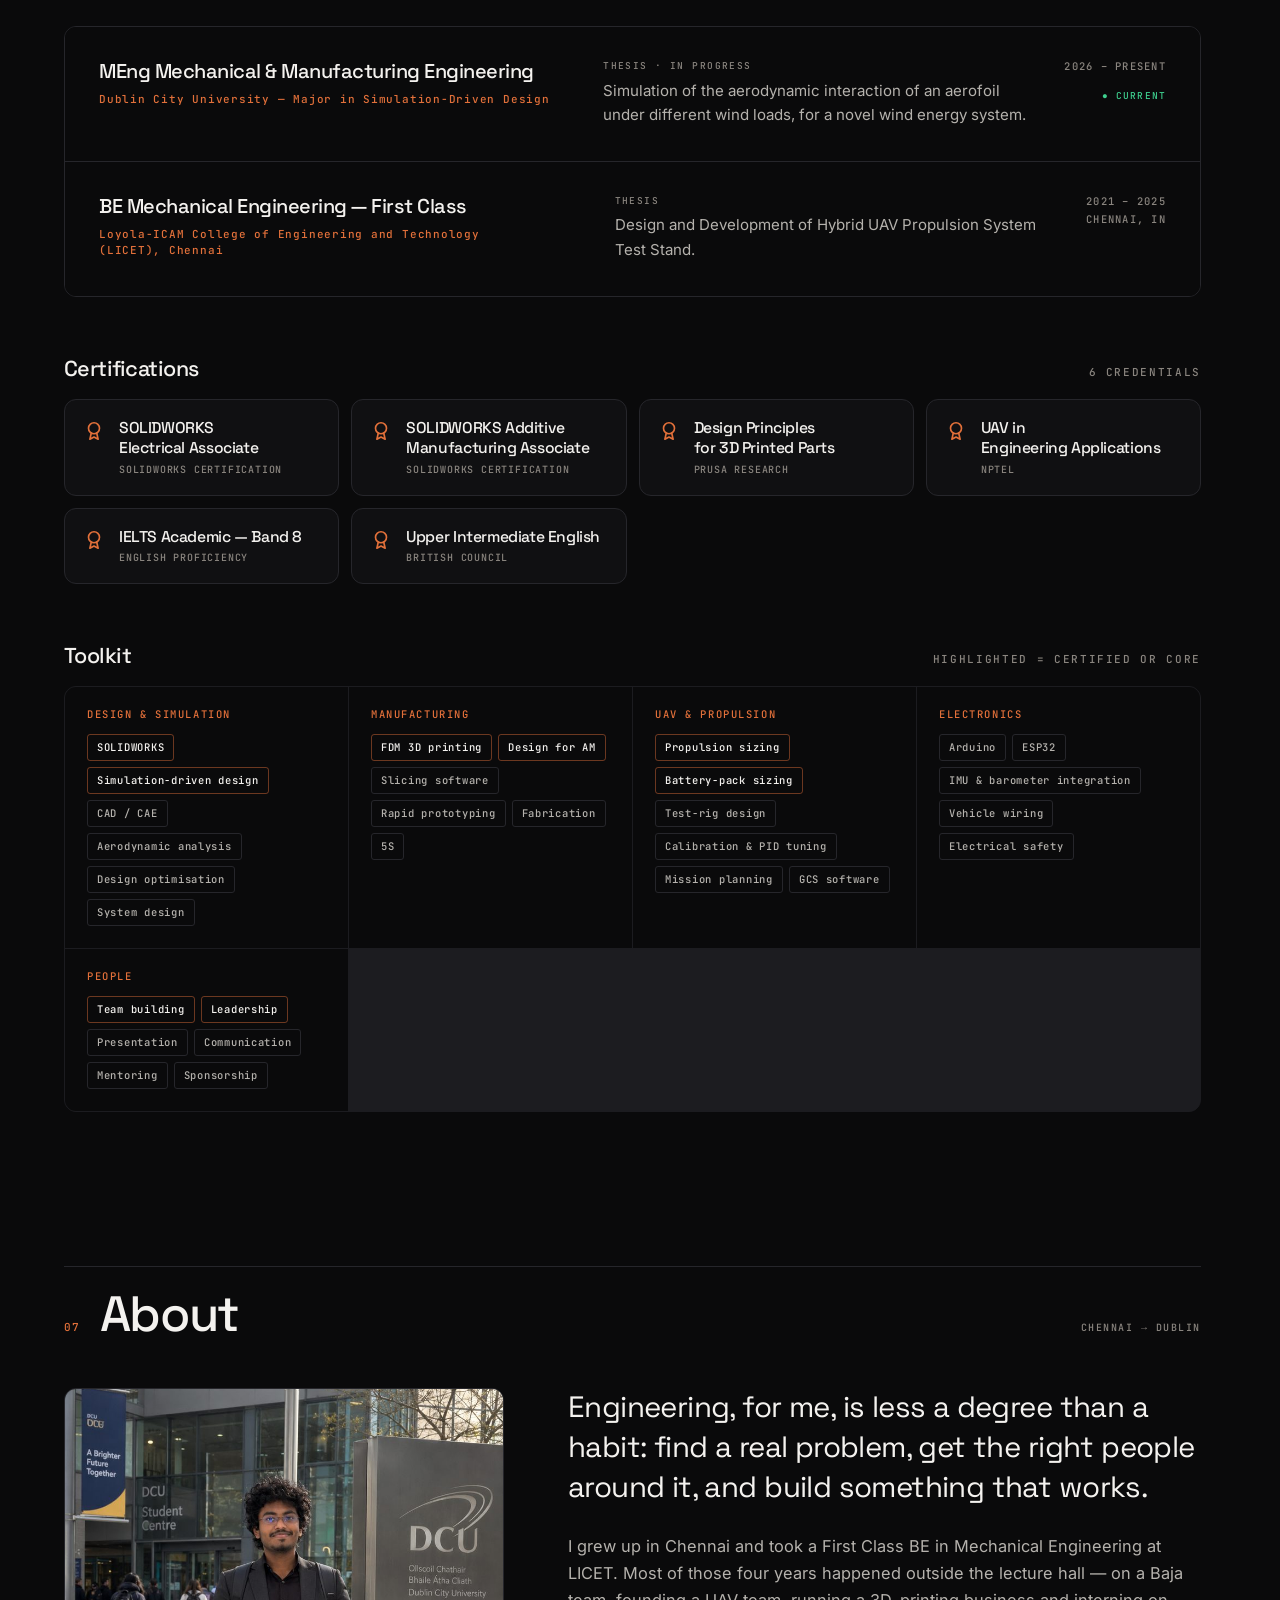
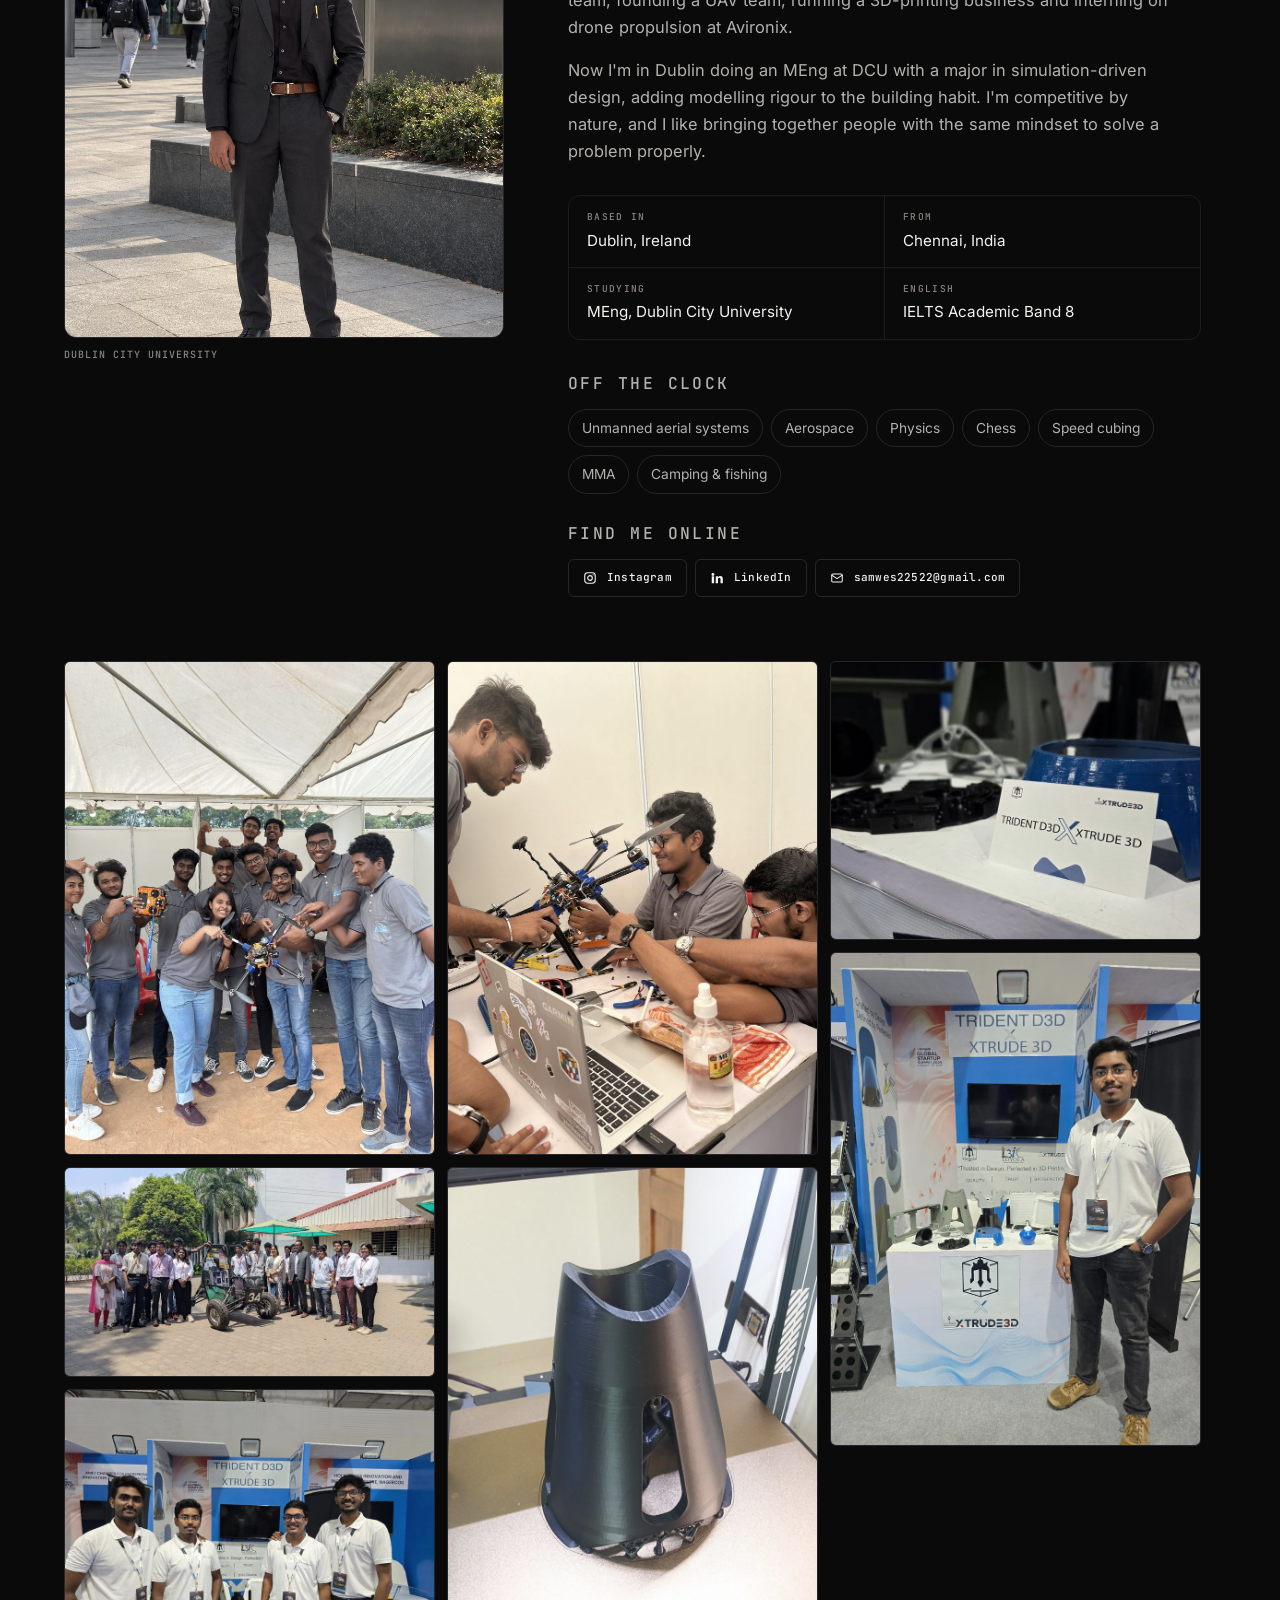
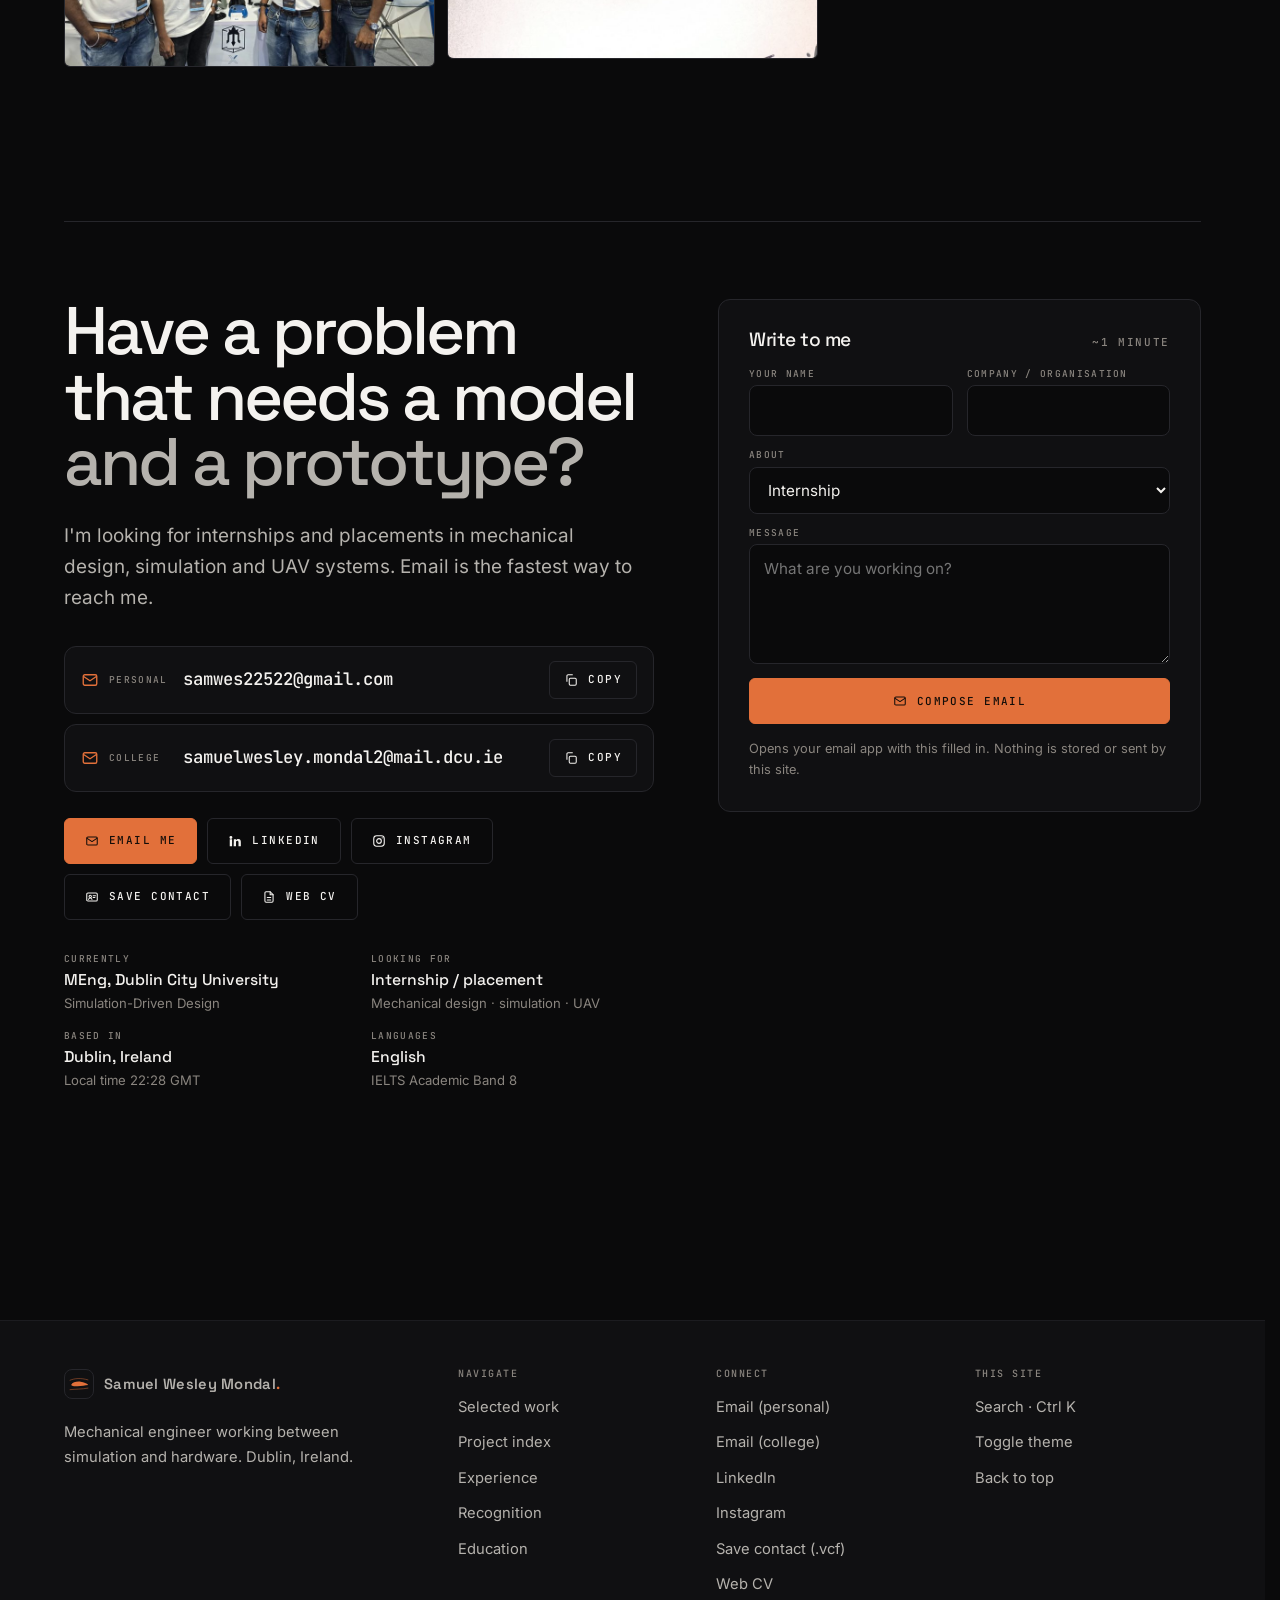
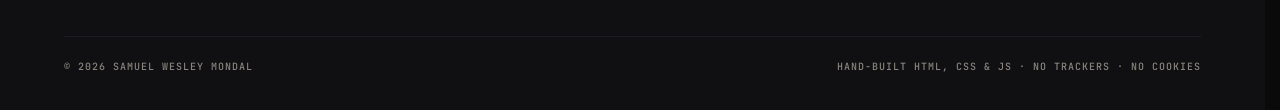
==== commit 4d438c88: "Enlarge hero profile photo, title and availability badge Co-Authored-By: Claude Opus 5 <noreply@anth" ====
--- a/index.html
+++ b/index.html
@@ -128,7 +128,7 @@
   <div class="wrap hero-grid">
     <div class="hero-copy">
       <div class="idcard">
-        <img src="images/portrait-avatar.jpg" width="240" height="240" alt="Portrait of Samuel Wesley Mondal">
+        <img src="images/portrait-avatar.jpg" width="320" height="320" alt="Portrait of Samuel Wesley Mondal">
         <div>
           <p class="idcard-role">Mechanical Engineer</p>
           <p class="mono">Dublin, Ireland · MEng, DCU</p>
--- a/assets/css/site.css
+++ b/assets/css/site.css
@@ -257,17 +257,17 @@
 .hero-grid{display:grid;grid-template-columns:minmax(0,1.15fr) minmax(0,.85fr);gap:40px;align-items:center;width:100%;}
 .hero-copy{max-width:680px;}
 
-.idcard{display:flex;align-items:center;gap:18px;margin-bottom:26px;}
-.idcard img{width:96px;height:96px;border-radius:50%;object-fit:cover;object-position:50% 18%;border:1px solid var(--line);}
-.idcard-role{font:500 18px/1.2 var(--display);margin:0 0 4px;}
-.idcard .mono{font-size:10px;margin:0;}
+.idcard{display:flex;align-items:center;gap:clamp(16px,2vw,24px);margin-bottom:30px;}
+.idcard img{width:clamp(104px,10vw,136px);height:clamp(104px,10vw,136px);border-radius:50%;object-fit:cover;object-position:50% 18%;border:2px solid var(--line);box-shadow:0 0 0 5px color-mix(in srgb,var(--accent) 14%,transparent);}
+.idcard-role{font:500 clamp(20px,2vw,26px)/1.15 var(--display);letter-spacing:-.02em;margin:0 0 8px;}
+.idcard .mono{font-size:clamp(11px,1vw,13px);margin:0;}
 
 .status{
-  display:inline-flex;align-items:center;gap:10px;margin:0 0 26px;padding:7px 14px 7px 11px;
+  display:inline-flex;align-items:center;gap:12px;margin:0 0 30px;padding:11px 20px 11px 15px;
   border:1px solid var(--line);border-radius:100px;background:color-mix(in srgb,var(--bg-2) 70%,transparent);
-  font:500 10.5px/1 var(--mono);letter-spacing:.14em;text-transform:uppercase;color:var(--fg-2);
-}
-.dot{width:7px;height:7px;border-radius:50%;background:#3ecf8e;flex:none;box-shadow:0 0 0 0 rgba(62,207,142,.5);animation:pulse 2.6s infinite;}
+  font:500 clamp(11.5px,1vw,13px)/1 var(--mono);letter-spacing:.14em;text-transform:uppercase;color:var(--fg-2);
+}
+.dot{width:9px;height:9px;border-radius:50%;background:#3ecf8e;flex:none;box-shadow:0 0 0 0 rgba(62,207,142,.5);animation:pulse 2.6s infinite;}
 @keyframes pulse{70%{box-shadow:0 0 0 8px rgba(62,207,142,0);}100%{box-shadow:0 0 0 0 rgba(62,207,142,0);}}
 
 h1.name{font-size:clamp(3rem,7.4vw,6.9rem);font-weight:500;letter-spacing:-.045em;line-height:.93;margin-bottom:28px;}
